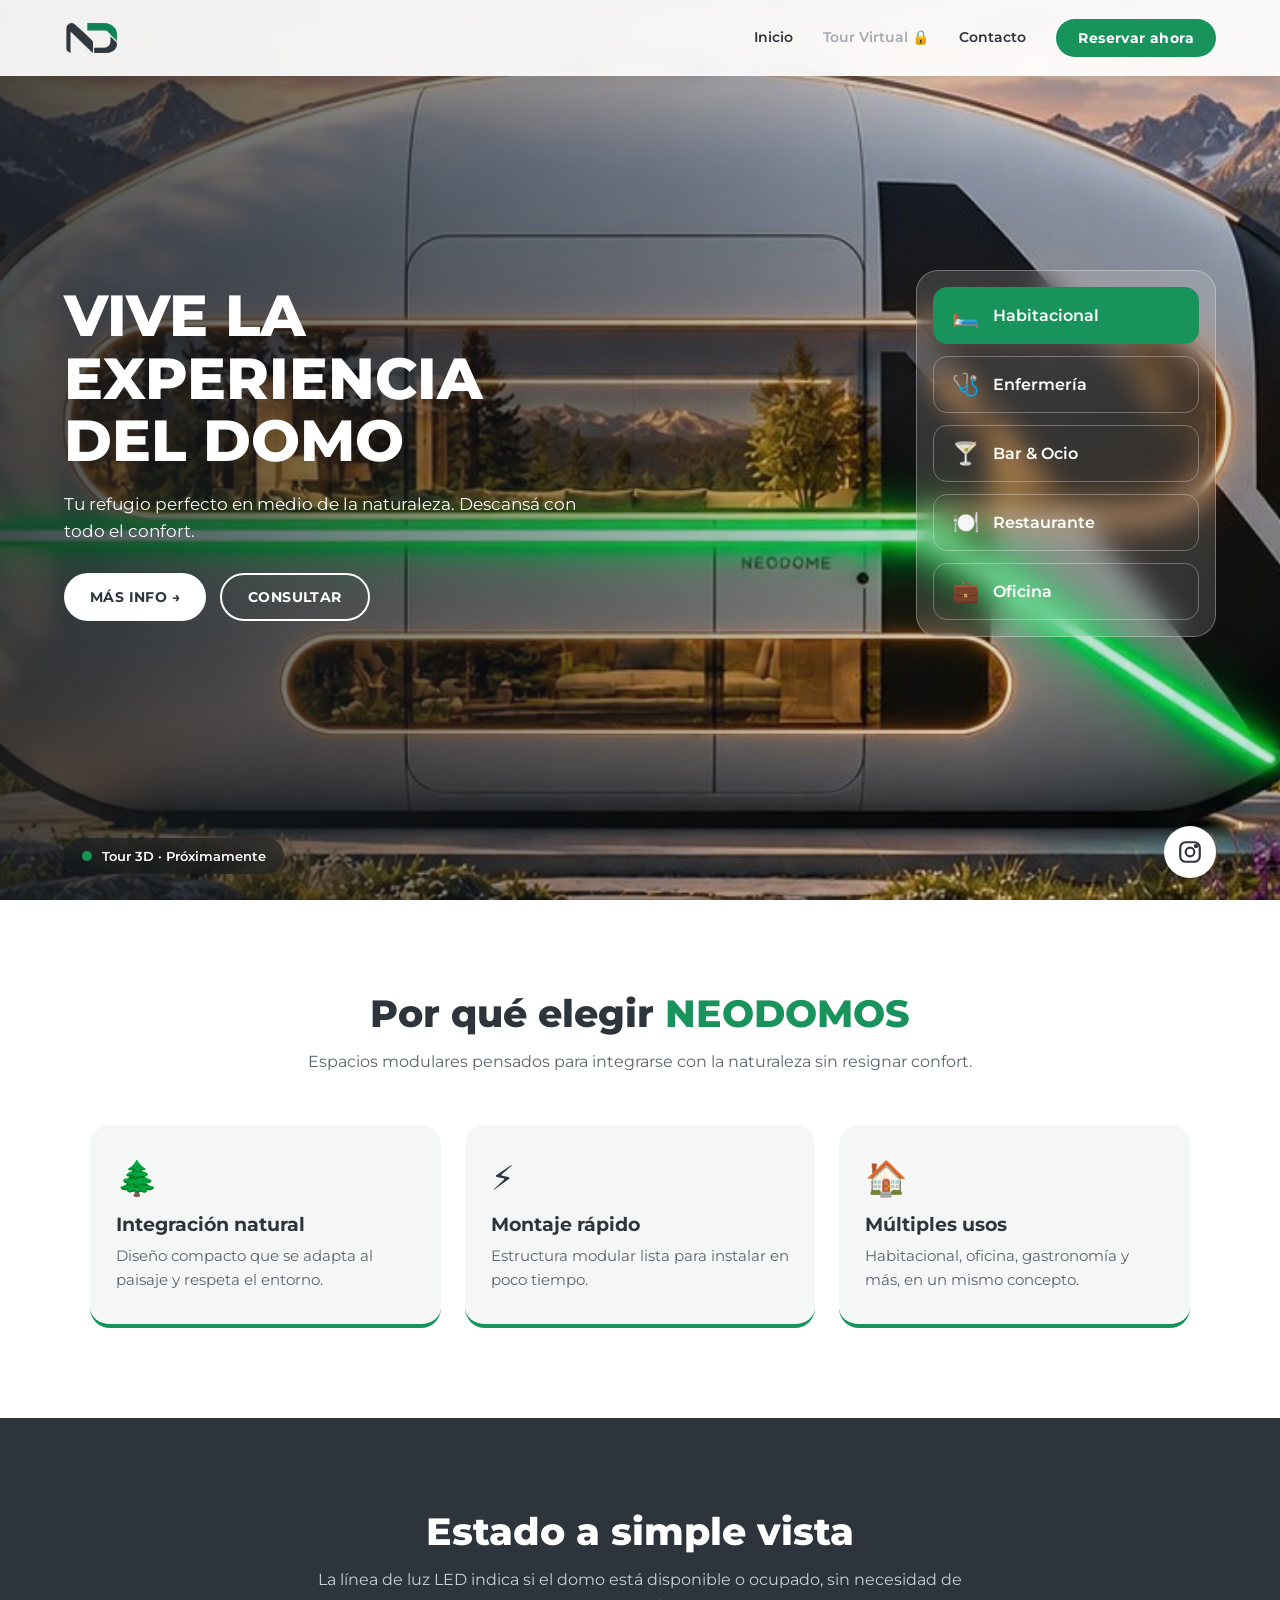
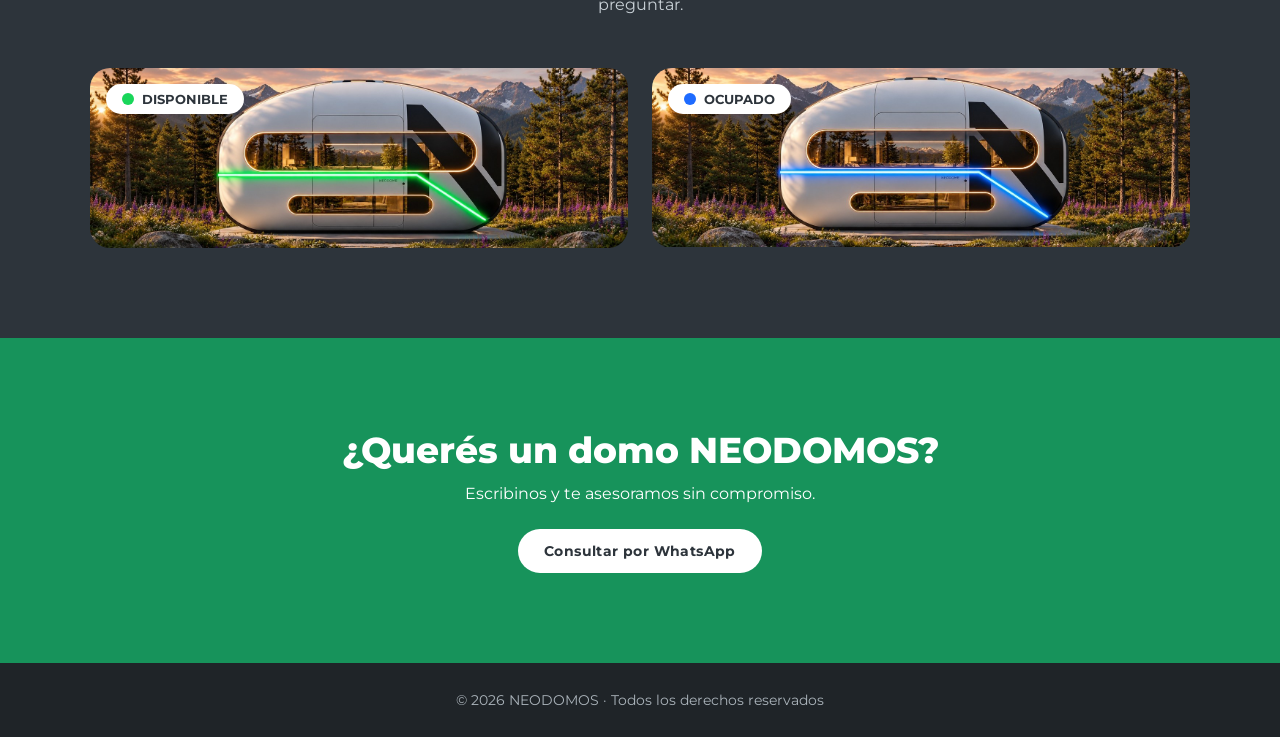
==== index.html @ 70d0b35b "Falta solo agregar la info verdadera" ====
<!DOCTYPE html>
<html lang="es">

<head>
    <meta charset="UTF-8">
    <meta name="viewport" content="width=device-width, initial-scale=1">

    <title>NEODOMOS | Domos modulares</title>

    <!-- Ícono de la pestaña del navegador -->
    <link rel="icon" href="img/logo-monograma.png">

    <!-- Tipografía -->
    <link
        href="https://fonts.googleapis.com/css2?family=Montserrat:wght@400;500;600;700;800&display=swap"
        rel="stylesheet"
    >

    <!-- Estilos CSS -->
    <link rel="stylesheet" href="index.css">
</head>

<body>

    <!-- ============ NAVBAR ============ -->
    <header>

        <!-- Logo -->
        <a class="logo" href="#/">
            <img
                src="img/logo-solo.webp"
                alt="NEODOMOS"
                onerror="this.outerHTML='<b>NEODOMOS</b>'"
            >
        </a>

        <!-- Botón del menú para celulares -->
        <button
            class="burger"
            onclick="document.querySelector('nav').classList.toggle('open')"
        >
            ☰
        </button>

        <!-- Navegación -->
        <nav>
            <a class="l" data-p="home" href="#/">Inicio</a>

            <a
                class="l lock"
                title="Próximamente"
                onclick="return false"
            >
                Tour Virtual 🔒
            </a>

            <a class="l" href="contacto.html">
                Contacto
            </a>

            <a
                class="btn btn-v"
                id="reservar"
                target="_blank"
            >
                Reservar ahora
            </a>
        </nav>

    </header>


    <!-- ============ PÁGINA: INICIO ============ -->
    <main class="page on" id="home">

        <!-- Portada principal -->
        <div class="hero">

            <!-- Fondos que se alternan al cambiar de domo -->
            <div class="bg" id="bg0"></div>
            <div class="bg" id="bg1"></div>

            <!-- Texto principal -->
            <div class="txt">

                <h1>
                    Vive la experiencia<br>
                    del domo
                </h1>

                <!-- Resumen dinámico del domo seleccionado -->
                <p id="resumen"></p>

                <!-- Botones de acción -->
                <div class="acts">
                    <a class="btn btn-b" id="mas">
                        MÁS INFO →
                    </a>

                    <a
                        class="btn btn-o"
                        id="consultar"
                        target="_blank"
                    >
                        CONSULTAR
                    </a>
                </div>

            </div>

            <!-- Menú de domos generado desde NODOS -->
            <div class="menu" id="menu"></div>

            <!-- Aviso del tour virtual -->
            <div class="soon">
                <i></i>
                Tour 3D · Próximamente
            </div>

            <!-- Acceso a Instagram -->
            <a
                class="insta"
                id="insta"
                target="_blank"
                title="Instagram"
            >
                <svg
                    viewBox="0 0 24 24"
                    width="26"
                    height="26"
                    fill="none"
                    stroke="currentColor"
                    stroke-width="2"
                >
                    <rect
                        x="3"
                        y="3"
                        width="18"
                        height="18"
                        rx="5"
                    />

                    <circle
                        cx="12"
                        cy="12"
                        r="4"
                    />

                    <circle
                        cx="17.5"
                        cy="6.5"
                        r="1"
                        fill="currentColor"
                    />
                </svg>
            </a>

        </div>


        <!-- ===== SECCIÓN: POR QUÉ ELEGIR NEODOMOS ===== -->
        <section>

            <div class="t">
                <h2>
                    Por qué elegir <em>NEODOMOS</em>
                </h2>

                <p>
                    Espacios modulares pensados para integrarse
                    con la naturaleza sin resignar confort.
                </p>
            </div>

            <div class="cards">

                <div class="card">
                    <i>🌲</i>
                    <h3>Integración natural</h3>
                    <p>
                        Diseño compacto que se adapta al paisaje
                        y respeta el entorno.
                    </p>
                </div>

                <div class="card">
                    <i>⚡</i>
                    <h3>Montaje rápido</h3>
                    <p>
                        Estructura modular lista para instalar
                        en poco tiempo.
                    </p>
                </div>

                <div class="card">
                    <i>🏠</i>
                    <h3>Múltiples usos</h3>
                    <p>
                        Habitacional, oficina, gastronomía y más,
                        en un mismo concepto.
                    </p>
                </div>

            </div>

        </section>


        <!-- ===== SECCIÓN: ESTADO DE LOS DOMOS ===== -->
        <section class="led">

            <div class="t">
                <h2>Estado a simple vista</h2>

                <p>
                    La línea de luz LED indica si el domo está
                    disponible o ocupado, sin necesidad de preguntar.
                </p>
            </div>

            <div class="led-g">

                <figure>
                    <img
                        src="img/domo-disponible.jpg"
                        alt="Domo disponible"
                    >

                    <figcaption>
                        <b style="background:#19d65a"></b>
                        DISPONIBLE
                    </figcaption>
                </figure>

                <figure>
                    <img
                        src="img/domo-ocupado.jpg"
                        alt="Domo ocupado"
                    >

                    <figcaption>
                        <b style="background:#1e6bff"></b>
                        OCUPADO
                    </figcaption>
                </figure>

            </div>

        </section>


        <!-- ===== SECCIÓN: CONTACTO RÁPIDO ===== -->
        <section class="cta">

            <h2>¿Querés un domo NEODOMOS?</h2>

            <p>
                Escribinos y te asesoramos sin compromiso.
            </p>

            <a
                class="btn btn-b"
                id="cta-wa"
                target="_blank"
            >
                Consultar por WhatsApp
            </a>

        </section>

    </main>


    <!-- ============ FOOTER ============ -->
    <footer>
        © <span id="year"></span>
        NEODOMOS · Todos los derechos reservados
    </footer>


    <!-- ============ JAVASCRIPT ============ -->
    <script>

        /* ==========================================
           1. CONFIGURACIÓN GENERAL
           Cambiar los datos de contacto del sitio.
           ========================================== */

        const CONFIG = {

            // WhatsApp: código de país + número completo.
            // Ejemplo Córdoba: 5493510000000
            whatsapp: "5493510000000",

            // Instagram de la empresa
            instagram: "https://www.instagram.com/neodomos",

            // Mensajes predeterminados
            mensajeReserva: "Hola! Quiero reservar un domo NEODOMOS.",

            mensajeGeneral: "Hola! Quiero más información sobre los domos NEODOMOS."

        };


        // Genera un enlace de WhatsApp con el mensaje indicado.
        const wa = m =>
            `https://wa.me/${CONFIG.whatsapp}?text=${encodeURIComponent(m)}`;


        /* ==========================================
           3. NODOS
           Configuración de cada tipo de domo.

           Para agregar otro:
           - Copiar un objeto.
           - Pegar al final, separado por una coma.
           - Modificar sus datos e imágenes.

           El menú y las páginas se generan solos.
           ========================================== */

        const NODOS = [

            {
                id: "habitacional",
                nombre: "Habitacional",
                icono: "🛏️",

                fondo: "img/domo-disponible.jpg",

                resumen: "Tu refugio perfecto en medio de la naturaleza. Descansá con todo el confort.",

                titulo: "Domo Habitacional",

                descripcion: "Un espacio pensado para descansar: ambiente integrado, ventanales panorámicos y toda la comodidad en un diseño compacto.",

                specs: [
                    ["Superficie", "18 m²"],
                    ["Capacidad", "2 personas"],
                    ["Montaje", "A confirmar"],
                    ["Energía", "A confirmar"]
                ],

                incluye: [
                    "Ventanales panorámicos",
                    "Aislación térmica",
                    "Luz LED de estado",
                    "Baño y kitchenette"
                ],

                galeria: [
                    "img/domo-blanco.jpg",
                    "img/domo-disponible.jpg",
                    "img/domo-ocupado.jpg"
                ]
            },

            {
                id: "enfermeria",
                nombre: "Enfermería",
                icono: "🩺",

                fondo: "img/domo-blanco.jpg",

                resumen: "Espacios de salud modulares, higiénicos y listos para instalar donde se necesiten.",

                titulo: "Domo Enfermería",

                descripcion: "Consultorio o puesto sanitario modular, de rápida instalación y fácil mantenimiento.",

                specs: [
                    ["Superficie", "A confirmar"],
                    ["Capacidad", "A confirmar"],
                    ["Montaje", "A confirmar"],
                    ["Energía", "A confirmar"]
                ],

                incluye: [
                    "Superficies lavables",
                    "Climatización",
                    "Iluminación LED"
                ],

                galeria: [
                    "img/domo-blanco.jpg"
                ]
            },

            {
                id: "bar",
                nombre: "Bar & Ocio",
                icono: "🍸",

                fondo: "img/domo-ocupado.jpg",

                resumen: "Un punto de encuentro diferente para eventos, copas y momentos al aire libre.",

                titulo: "Domo Bar & Ocio",

                descripcion: "Ideal para barras, lounges y espacios de entretenimiento con una estética moderna.",

                specs: [
                    ["Superficie", "A confirmar"],
                    ["Capacidad", "A confirmar"],
                    ["Montaje", "A confirmar"],
                    ["Energía", "A confirmar"]
                ],

                incluye: [
                    "Barra integrada",
                    "Iluminación ambiental",
                    "Ventanales"
                ],

                galeria: [
                    "img/domo-ocupado.jpg",
                    "img/domo-blanco.jpg"
                ]
            },

            {
                id: "restaurante",
                nombre: "Restaurante",
                icono: "🍽️",

                fondo: "img/domo-blanco.jpg",

                resumen: "Gastronomía con vista: un salón compacto y diferente para sorprender a tus clientes.",

                titulo: "Domo Restaurante",

                descripcion: "Salón gastronómico modular para propuestas boutique en entornos naturales.",

                specs: [
                    ["Superficie", "A confirmar"],
                    ["Capacidad", "A confirmar"],
                    ["Montaje", "A confirmar"],
                    ["Energía", "A confirmar"]
                ],

                incluye: [
                    "Salón con vista",
                    "Cocina equipada",
                    "Climatización"
                ],

                galeria: [
                    "img/domo-blanco.jpg"
                ]
            },

            {
                id: "oficina",
                nombre: "Oficina",
                icono: "💼",

                fondo: "img/domo-disponible.jpg",

                resumen: "Trabajá rodeado de naturaleza con un espacio cómodo, silencioso y funcional.",

                titulo: "Domo Oficina",

                descripcion: "Oficina modular para equipos pequeños, coworking o espacios de reunión.",

                specs: [
                    ["Superficie", "A confirmar"],
                    ["Capacidad", "A confirmar"],
                    ["Montaje", "A confirmar"],
                    ["Energía", "A confirmar"]
                ],

                incluye: [
                    "Escritorios",
                    "Internet-ready",
                    "Climatización"
                ],

                galeria: [
                    "img/domo-disponible.jpg",
                    "img/domo-blanco.jpg"
                ]
            }

        ];


        /* ==========================================
           4. LÓGICA DEL SITIO
           No hace falta modificar esta sección
           para cambiar los datos de los domos.
           ========================================== */

        // Atajo para seleccionar elementos HTML.
        const $ = s => document.querySelector(s);


        // Capas de imágenes del fondo principal.
        const bgs = [
            $("#bg0"),
            $("#bg1")
        ];

        let capa = 0;


        // Precarga las imágenes para que el cambio de fondo sea fluido.
        NODOS.forEach(n => {
            (new Image()).src = n.fondo;
        });


        // Configura los enlaces fijos.
        $("#reservar").href = wa(CONFIG.mensajeReserva);

        $("#insta").href = CONFIG.instagram;

        $("#cta-wa").href = wa(CONFIG.mensajeGeneral);

        $("#year").textContent = new Date().getFullYear();


        /* ==========================================
           MENÚ DE DOMOS
           Se genera automáticamente desde NODOS.
           ========================================== */

        $("#menu").innerHTML = `
            <button class="sel" id="sel"></button>

            <div class="opts">
                ${NODOS.map(n => `
                    <button data-id="${n.id}">
                        <span>${n.icono}</span>
                        ${n.nombre}
                    </button>
                `).join("")}
            </div>
        `;


        // Controla la selección de un domo y el menú desplegable.
        $("#menu").addEventListener("click", e => {

            const b = e.target.closest("button");

            if (!b) {
                return;
            }

            if (b.id === "sel") {
                return $("#menu").classList.toggle("open");
            }

            seleccionar(
                NODOS.find(n => n.id === b.dataset.id)
            );

        });


        // Cierra el menú al hacer clic fuera de él.
        document.addEventListener("click", e => {

            if (!e.target.closest("#menu")) {
                $("#menu").classList.remove("open");
            }

        });


        /* ==========================================
           SELECCIONAR DOMO
           Cambia fondo, texto y enlaces.
           ========================================== */

        function seleccionar(n) {

            // Alterna entre las dos capas de fondo.
            capa ^= 1;

            bgs[capa].style.backgroundImage =
                `url('${n.fondo}')`;

            bgs[capa].classList.add("on");

            bgs[capa ^ 1].classList.remove("on");


            // Actualiza el texto principal.
            $("#resumen").textContent = n.resumen;


            // Configura los botones.
            $("#mas").href = "info.html?id=" + encodeURIComponent(n.id);

            $("#consultar").href = wa(
                `Hola! Quiero consultar por el ${n.titulo}.`
            );


            // Actualiza el selector del celular.
            $("#sel").innerHTML = `
                <span>${n.icono}</span>
                ${n.nombre}
                <em>▾</em>
            `;


            // Cierra el menú después de seleccionar.
            $("#menu").classList.remove("open");


            // Marca el domo seleccionado.
            document.querySelectorAll("#menu .opts button")
                .forEach(b => {
                    b.classList.toggle(
                        "on",
                        b.dataset.id === n.id
                    );
                });

        }

        // Cierra el menú móvil al elegir un enlace.
        document.querySelectorAll("nav a").forEach(a => {
            a.addEventListener("click", () => {
                $("nav").classList.remove("open");
            });
        });


        /* ==========================================
           INICIALIZACIÓN
           Ejecuta estas funciones al cargar el sitio.
           ========================================== */

        seleccionar(NODOS[0]);


    </script>

</body>
</html>
---- index.css ----
/* ============ COLORES ============ */
:root {
    --gris: #2d343b;
    --gris2: #5b646d;
    --verde: #17935b;
    --verde2: #0f6f43;
    --claro: #f4f7f5;
    --lock: #a3abb2;
    --nav: 76px;
}

/* ============ RESET GENERAL ============ */
* {
    margin: 0;
    padding: 0;
    box-sizing: border-box;
}

html {
    scroll-behavior: smooth;
}

body {
    font-family: Montserrat, system-ui, sans-serif;
    color: var(--gris);
    background: #fff;
}

a {
    color: inherit;
    text-decoration: none;
}

button {
    font: inherit;
    cursor: pointer;
    border: 0;
    background: none;
}

/* ============ BOTONES ============ */
.btn {
    display: inline-flex;
    align-items: center;
    gap: 8px;
    padding: 13px 26px;
    border-radius: 50px;
    font-weight: 700;
    font-size: 14px;
    letter-spacing: 0.4px;
    transition: 0.2s;
}

.btn-v {
    background: var(--verde);
    color: #fff;
}

.btn-v:hover {
    background: var(--verde2);
}

.btn-b {
    background: #fff;
    color: var(--gris);
}

.btn-b:hover {
    background: #e6eee9;
}

.btn-o {
    border: 2px solid #fff;
    color: #fff;
}

.btn-o:hover {
    background: #fff;
    color: var(--gris);
}

.btn-g {
    border: 2px solid var(--gris);
    color: var(--gris);
}

.btn-g:hover {
    background: var(--gris);
    color: #fff;
}

/* ============ NAVBAR ============ */
header {
    position: fixed;
    top: 0;
    left: 0;
    right: 0;
    height: var(--nav);
    z-index: 50;
    background: rgba(255, 255, 255, 0.93);
    backdrop-filter: blur(10px);
    display: flex;
    align-items: center;
    justify-content: space-between;
    padding: 0 5%;
    box-shadow: 0 2px 14px rgba(0, 0, 0, 0.08);
}

.logo img {
    height: 34px;
    display: block;
}

nav {
    display: flex;
    align-items: center;
    gap: 30px;
    font-weight: 600;
    font-size: 14px;
}

nav .l {
    padding: 6px 0;
    border-bottom: 2px solid transparent;
    transition: 0.2s;
}

nav .l:hover,
nav .l.act {
    color: var(--verde);
    border-color: var(--verde);
}

nav .l.lock {
    color: var(--lock);
    cursor: not-allowed;
}

nav .l.lock:hover {
    color: var(--lock);
    border-color: transparent;
}

nav .btn {
    padding: 10px 22px;
}

.burger {
    display: none;
    font-size: 28px;
    color: var(--gris);
}

/* ============ INICIO / HERO ============ */
.page {
    display: none;
}

.page.on {
    display: block;
}

.hero {
    position: relative;
    isolation: isolate;
    min-height: 100vh;
    display: flex;
    align-items: center;
    justify-content: space-between;
    gap: 40px;
    padding: calc(var(--nav) + 30px) 5% 100px;
    color: #fff;
    overflow: hidden;
}

.bg {
    position: absolute;
    inset: 0;
    background-size: cover;
    background-position: center;
    opacity: 0;
    transition: opacity 0.9s;
    z-index: -2;
}

.bg.on {
    opacity: 1;
}

.hero::before {
    content: "";
    position: absolute;
    inset: 0;
    background: linear-gradient(
        90deg,
        rgba(20, 26, 31, 0.78),
        rgba(20, 26, 31, 0.12) 75%
    );
    z-index: -1;
}

.txt {
    max-width: 540px;
}

.txt h1 {
    font-size: clamp(34px, 5vw, 58px);
    line-height: 1.08;
    font-weight: 800;
    text-transform: uppercase;
    margin-bottom: 18px;
}

.txt p {
    font-size: 17px;
    line-height: 1.6;
    margin-bottom: 28px;
}

.acts {
    display: flex;
    gap: 14px;
    flex-wrap: wrap;
}

.menu {
    width: 300px;
    display: flex;
    flex-direction: column;
    gap: 12px;
    padding: 16px;
    border-radius: 22px;
    background: rgba(255, 255, 255, 0.14);
    backdrop-filter: blur(14px);
    border: 1px solid rgba(255, 255, 255, 0.3);
}

.opts button {
    display: flex;
    align-items: center;
    gap: 14px;
    padding: 14px 18px;
    border-radius: 14px;
    border: 1px solid rgba(255, 255, 255, 0.3);
    color: #fff;
    font-weight: 600;
    font-size: 16px;
    text-align: left;
    transition: 0.25s;
}

.opts button:hover {
    background: rgba(255, 255, 255, 0.2);
}

.opts button.on {
    background: var(--verde);
    border-color: var(--verde);
}

.menu span {
    font-size: 22px;
}

/* Selector: solo se ve en celular */
.sel {
    display: none;
}

.opts {
    display: flex;
    flex-direction: column;
    gap: 12px;
}

.soon {
    position: absolute;
    left: 5%;
    bottom: 26px;
    display: flex;
    align-items: center;
    gap: 10px;
    padding: 10px 18px;
    border-radius: 50px;
    background: rgba(20, 26, 31, 0.6);
    backdrop-filter: blur(8px);
    font-size: 13px;
    font-weight: 600;
}

.soon i {
    width: 10px;
    height: 10px;
    border-radius: 50%;
    background: var(--verde);
    animation: p 1.6s infinite;
}

@keyframes p {
    50% {
        opacity: 0.25;
    }
}

.insta {
    position: absolute;
    right: 5%;
    bottom: 22px;
    width: 52px;
    height: 52px;
    border-radius: 50%;
    background: #fff;
    color: var(--gris);
    display: grid;
    place-items: center;
    transition: 0.2s;
}

.insta:hover {
    background: var(--verde);
    color: #fff;
    transform: scale(1.08);
}

/* ============ SECCIONES ============ */
section {
    padding: 90px 5%;
}

.t {
    text-align: center;
    max-width: 680px;
    margin: 0 auto 50px;
}

.t h2 {
    font-size: clamp(26px, 3.5vw, 38px);
    font-weight: 800;
    margin-bottom: 12px;
}

.t h2 em {
    font-style: normal;
    color: var(--verde);
}

.t p {
    color: var(--gris2);
    line-height: 1.6;
}

.cards {
    display: grid;
    grid-template-columns: repeat(auto-fit, minmax(240px, 1fr));
    gap: 24px;
    max-width: 1100px;
    margin: auto;
}

.card {
    background: var(--claro);
    padding: 32px 26px;
    border-radius: 20px;
    border-bottom: 4px solid var(--verde);
}

.card i {
    font-style: normal;
    font-size: 34px;
    display: block;
    margin-bottom: 14px;
}

.card h3 {
    margin-bottom: 8px;
}

.card p {
    color: var(--gris2);
    font-size: 15px;
    line-height: 1.6;
}

/* ============ LED ============ */
.led {
    background: var(--gris);
    color: #fff;
}

.led .t p {
    color: #c8d0d6;
}

.led-g {
    display: grid;
    grid-template-columns: repeat(auto-fit, minmax(300px, 1fr));
    gap: 24px;
    max-width: 1100px;
    margin: auto;
}

.led figure {
    position: relative;
    border-radius: 20px;
    overflow: hidden;
}

.led img {
    width: 100%;
    display: block;
}

.led figcaption {
    position: absolute;
    left: 16px;
    top: 16px;
    background: #fff;
    color: var(--gris);
    padding: 7px 16px;
    border-radius: 30px;
    font-weight: 700;
    font-size: 13px;
    display: flex;
    align-items: center;
    gap: 8px;
}

.led figcaption b {
    width: 12px;
    height: 12px;
    border-radius: 50%;
}

/* ============ LLAMADO A LA ACCIÓN ============ */
.cta {
    text-align: center;
    background: var(--verde);
    color: #fff;
}

.cta h2 {
    font-size: clamp(26px, 3.5vw, 36px);
    font-weight: 800;
    margin-bottom: 12px;
}

.cta p {
    margin-bottom: 26px;
}

/* ============ FOOTER ============ */
footer {
    background: #1f2428;
    color: #aab3ba;
    text-align: center;
    padding: 28px 5%;
    font-size: 14px;
}

/* ============ MÁS INFO ============ */
.ib {
    min-height: 55vh;
    background-size: cover;
    background-position: center;
    display: flex;
    align-items: flex-end;
    padding: 0 5% 40px;
    color: #fff;
    padding-top: var(--nav);
}

.ib small {
    font-weight: 700;
    letter-spacing: 2px;
    text-transform: uppercase;
    color: #7fe0b0;
}

.ib h1 {
    font-size: clamp(32px, 5vw, 54px);
    font-weight: 800;
}

.wrap {
    max-width: 1000px;
    margin: auto;
    padding: 50px 5% 80px;
}

.wrap h3 {
    margin: 40px 0 16px;
    font-size: 22px;
}

.chips {
    display: flex;
    gap: 10px;
    flex-wrap: wrap;
    margin-bottom: 28px;
}

.chips a {
    padding: 8px 18px;
    border-radius: 30px;
    border: 2px solid var(--claro);
    background: var(--claro);
    font-weight: 600;
    font-size: 14px;
}

.chips a.on,
.chips a:hover {
    background: var(--verde);
    border-color: var(--verde);
    color: #fff;
}

.lead {
    font-size: 18px;
    line-height: 1.7;
    color: var(--gris2);
}

.specs {
    display: grid;
    grid-template-columns: repeat(auto-fit, minmax(200px, 1fr));
    gap: 16px;
    margin-top: 30px;
}

.specs div {
    background: var(--claro);
    padding: 20px;
    border-radius: 16px;
    border-left: 4px solid var(--verde);
}

.specs small {
    display: block;
    color: var(--gris2);
    font-weight: 600;
    margin-bottom: 4px;
}

.specs b {
    font-size: 20px;
}

.inc {
    list-style: none;
    display: grid;
    grid-template-columns: repeat(auto-fit, minmax(260px, 1fr));
    gap: 10px;
}

.inc li::before {
    content: "✓ ";
    color: var(--verde);
    font-weight: 800;
}

.gal {
    display: grid;
    grid-template-columns: repeat(auto-fit, minmax(280px, 1fr));
    gap: 16px;
}

.gal img {
    width: 100%;
    border-radius: 16px;
    display: block;
}

.wrap .acts {
    margin-top: 44px;
}

/* ============ CONTACTO ============ */
.cont {
    padding-top: calc(var(--nav) + 70px);
    min-height: 80vh;
}

.ccards {
    display: grid;
    grid-template-columns: repeat(auto-fit, minmax(260px, 1fr));
    gap: 20px;
    max-width: 1000px;
    margin: auto;
}

.cc {
    background: var(--claro);
    padding: 30px;
    border-radius: 20px;
    border-bottom: 4px solid var(--verde);
    transition: 0.2s;
}

.cc:hover {
    transform: translateY(-4px);
}

.cc i {
    font-style: normal;
    font-size: 32px;
    display: block;
    margin-bottom: 10px;
}

.cc small {
    color: var(--gris2);
    font-weight: 600;
}

.cc b {
    display: block;
    margin-top: 4px;
    font-size: 18px;
}

/* ============ CELULAR / TABLET CHICA ============ */
@media (max-width: 900px) {
    :root {
        --foto: min(72vw, 420px);
    }

    .burger {
        display: block;
    }

    nav {
        position: absolute;
        top: var(--nav);
        left: 0;
        right: 0;
        background: #fff;
        flex-direction: column;
        align-items: flex-start;
        padding: 20px 5%;
        gap: 18px;
        display: none;
        box-shadow: 0 10px 20px rgba(0, 0, 0, 0.08);
    }

    nav.open {
        display: flex;
    }

    /* Foto arriba y contenido abajo */
    .hero {
        flex-direction: column;
        align-items: stretch;
        justify-content: flex-start;
        gap: 18px;
        min-height: auto;
        background: var(--gris);
        padding: calc(var(--nav) + var(--foto) - 34px) 5% 90px;
    }

    .bg {
        inset: var(--nav) 0 auto 0;
        height: var(--foto);
    }

    .hero::before {
        inset: var(--nav) 0 auto 0;
        height: var(--foto);
        background: linear-gradient(
            rgba(20, 26, 31, 0) 50%,
            var(--gris)
        );
    }

    .txt h1 {
        font-size: 28px;
        margin-bottom: 10px;
    }

    .txt p {
        font-size: 15px;
        margin-bottom: 20px;
    }

    .btn {
        padding: 11px 20px;
        font-size: 13px;
    }

    /* Selector desplegable de nodos */
    .menu {
        order: -1;
        position: relative;
        width: 100%;
        padding: 0;
        background: none;
        border: 0;
        backdrop-filter: none;
        gap: 0;
    }

    .sel {
        display: flex;
        align-items: center;
        gap: 10px;
        width: 100%;
        padding: 13px 18px;
        border-radius: 14px;
        background: var(--verde);
        color: #fff;
        font-weight: 700;
        font-size: 15px;
        text-align: left;
    }

    .sel em {
        margin-left: auto;
        font-style: normal;
    }

    
    .opts {
        display: none;
        position: absolute;
        left: 0;
        right: 0;
        top: calc(100% + 8px);
        z-index: 5;

        /* Tamaño y desplazamiento */
        max-height: 220px;
        overflow-y: auto;
        overscroll-behavior: contain;

        /* Apariencia */
        padding: 10px;
        gap: 8px;
        border-radius: 16px;
        background: var(--gris);
        border: 1px solid rgba(255, 255, 255, 0.2);
        box-shadow: 0 14px 30px rgba(0, 0, 0, 0.4);
    }


    .menu.open .opts {
        display: flex;
    }

    .opts button {
        padding: 11px 14px;
        font-size: 15px;
    }

    .soon {
        font-size: 12px;
        padding: 8px 14px;
        bottom: 22px;
    }

    .insta {
        width: 44px;
        height: 44px;
        bottom: 18px;
    }

    .wrap {
        padding: 36px 5% 60px;
    }

    #info {
    position: relative;
    }

    #info img {
        display: block;
        width: 100%;
        max-height: 220px;
        object-fit: cover;
    }

    #info::after {
        content: "";
        position: absolute;
        top: 0;
        left: 0;
        width: 100%;
        height: 280px;
        pointer-events: none;
        background: linear-gradient(
            to bottom,
            transparent 45%,
            var(--gris) 100%
        );
    }
}
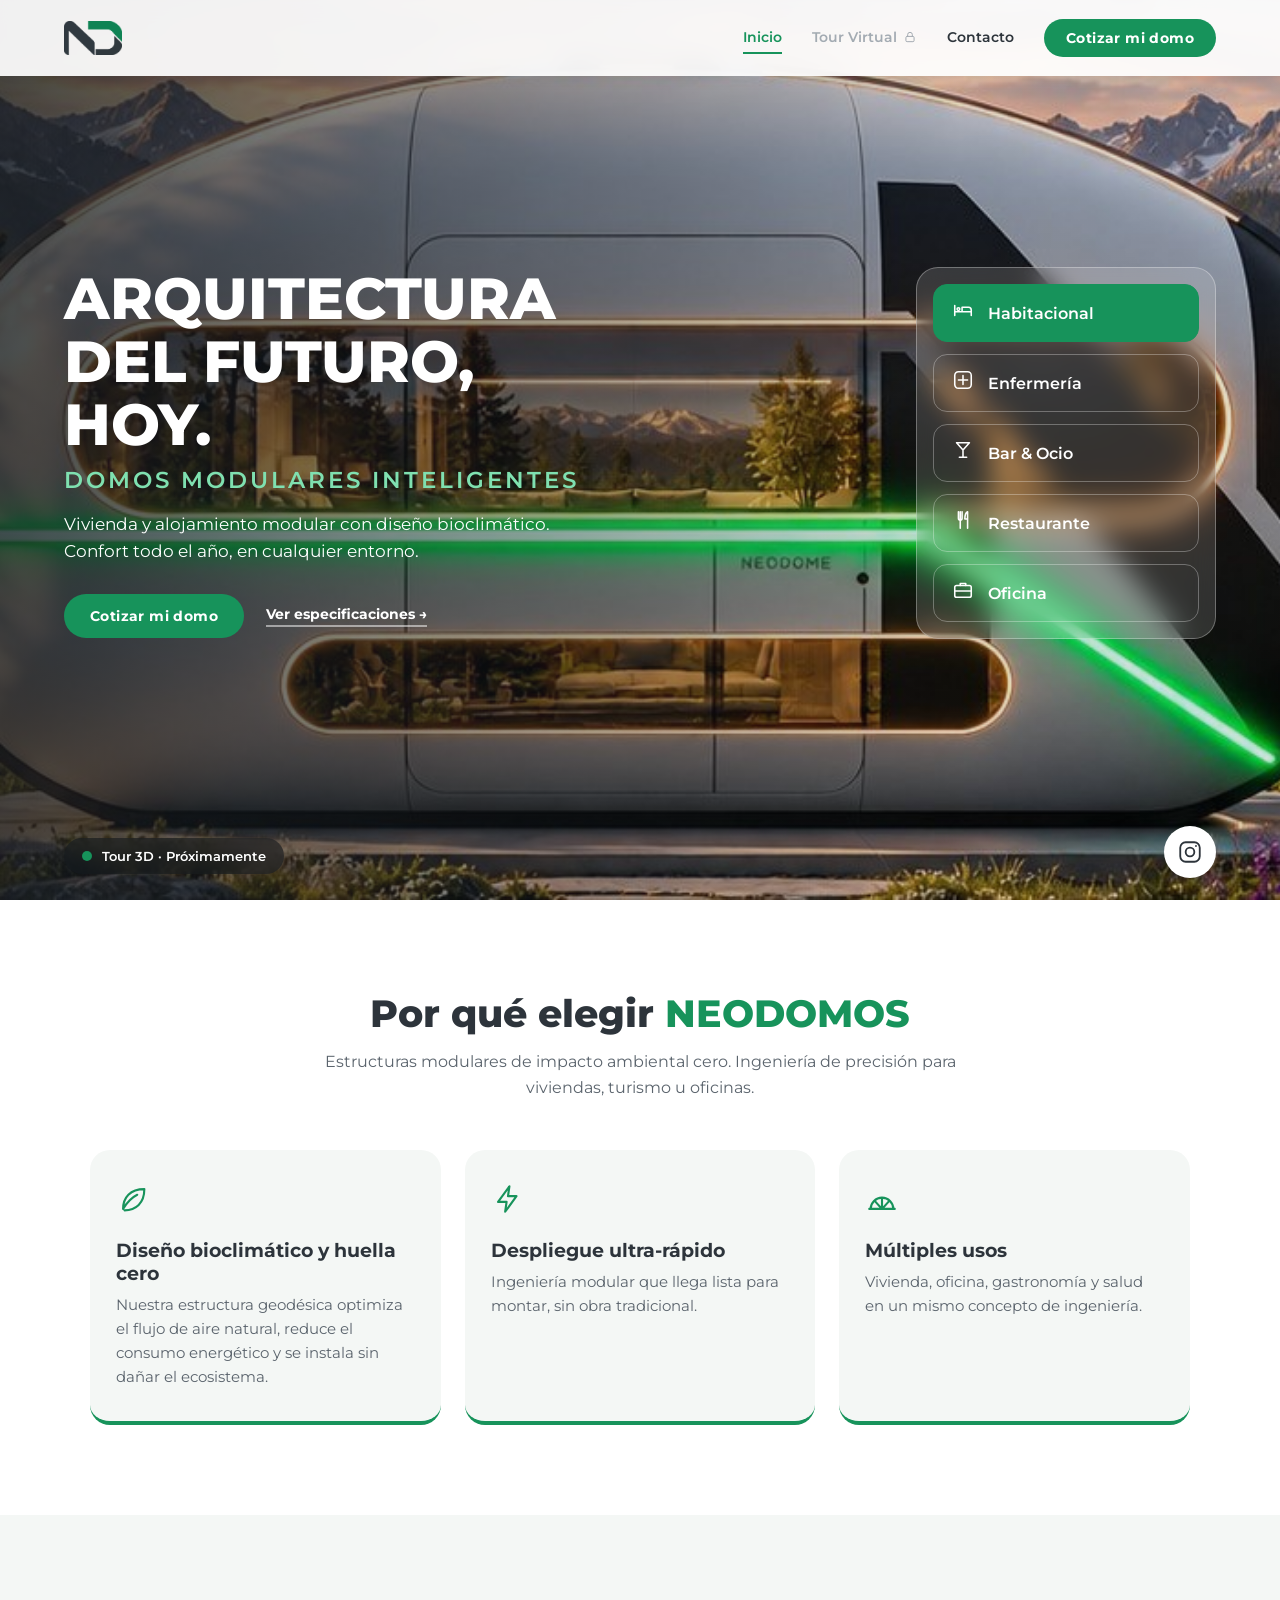
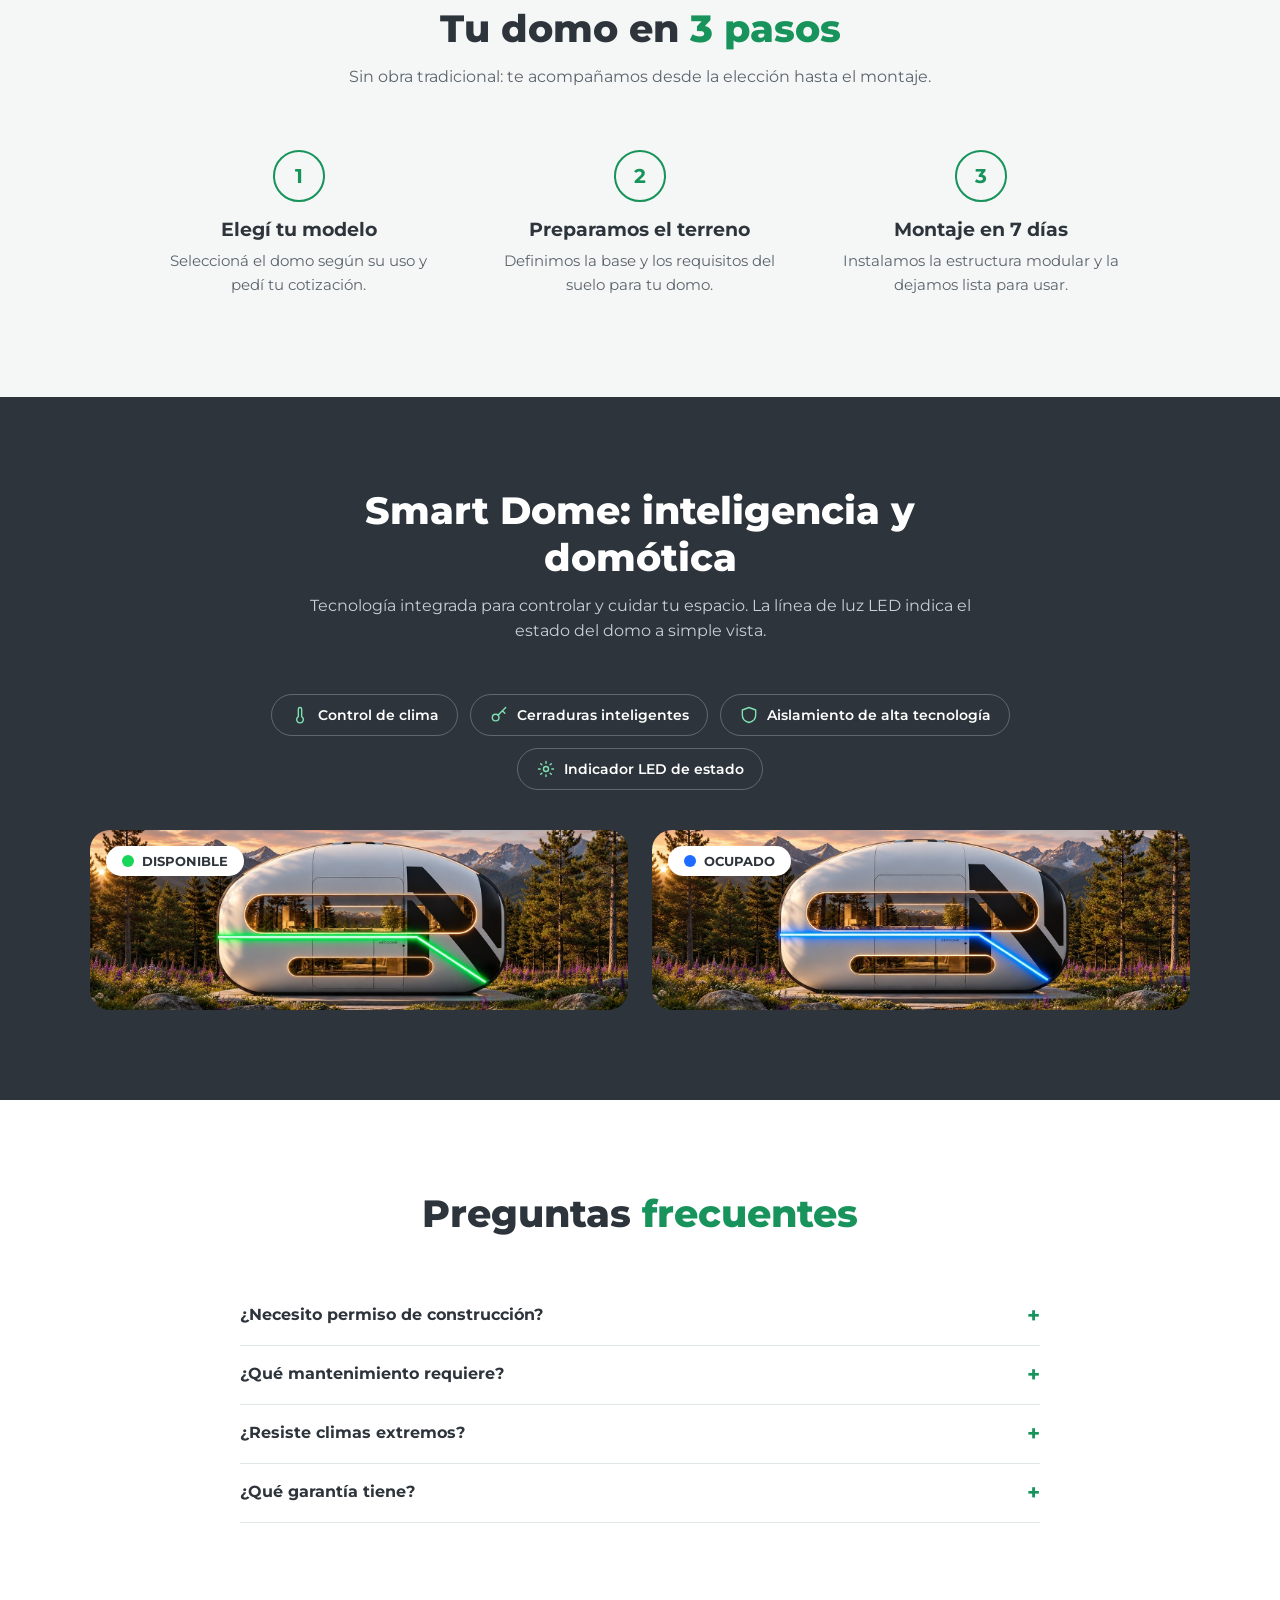
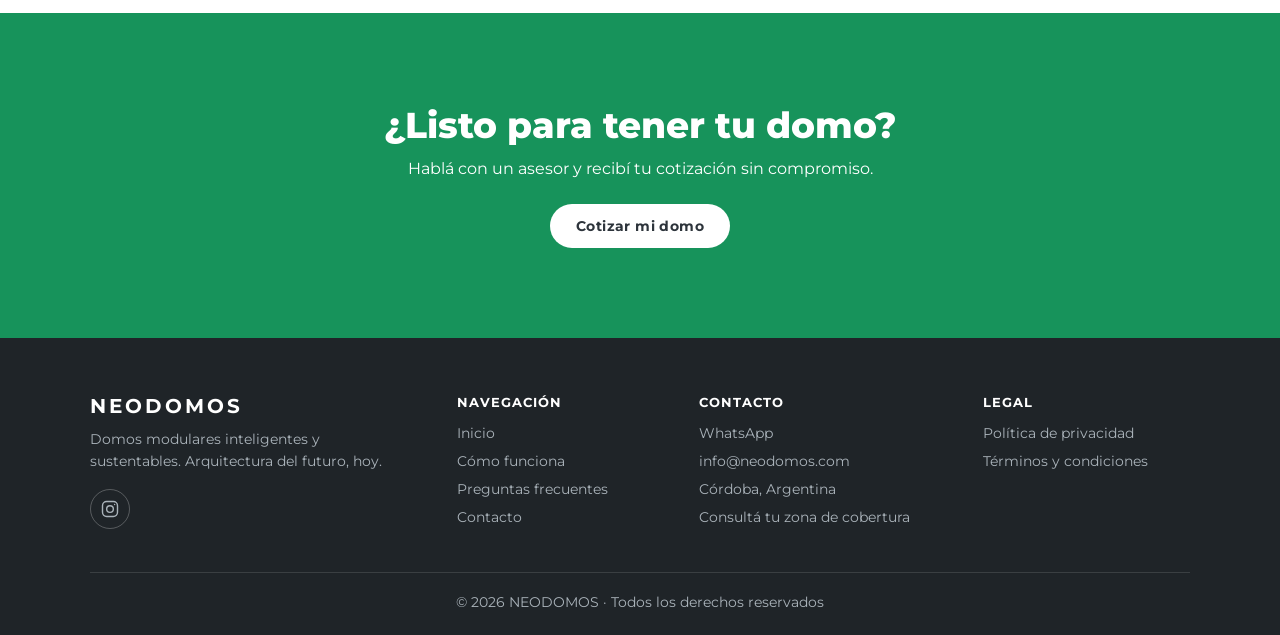
==== commit 7b734eb7: "Correcciones en la pagina, faltan datos reales" ====
--- a/index.html
+++ b/index.html
@@ -1,645 +1,151 @@
-
 <!DOCTYPE html>
 <html lang="es">
-
 <head>
     <meta charset="UTF-8">
     <meta name="viewport" content="width=device-width, initial-scale=1">
-
-    <title>NEODOMOS | Domos modulares</title>
-
-    <!-- Ícono de la pestaña del navegador -->
-    <link rel="icon" href="img/logo-monograma.png">
-
-    <!-- Tipografía -->
-    <link
-        href="https://fonts.googleapis.com/css2?family=Montserrat:wght@400;500;600;700;800&display=swap"
-        rel="stylesheet"
-    >
-
-    <!-- Estilos CSS -->
+    <title>NEODOMOS | Domos modulares inteligentes y sustentables</title>
+    <meta name="description" content="Estructuras modulares de impacto ambiental cero. Ingeniería de precisión para viviendas, turismo u oficinas de despliegue ultra-rápido.">
+    <link rel="icon" href="img/logo-blanco.png">
+    <link href="https://fonts.googleapis.com/css2?family=Montserrat:wght@400;500;600;700;800&display=swap" rel="stylesheet">
     <link rel="stylesheet" href="index.css">
 </head>
-
 <body>
 
-    <!-- ============ NAVBAR ============ -->
-    <header>
+    <!-- Navbar y footer se generan desde domos.js -->
+    <header id="site-header"></header>
 
-        <!-- Logo -->
-        <a class="logo" href="#/">
-            <img
-                src="img/logo-solo.webp"
-                alt="NEODOMOS"
-                onerror="this.outerHTML='<b>NEODOMOS</b>'"
-            >
-        </a>
-
-        <!-- Botón del menú para celulares -->
-        <button
-            class="burger"
-            onclick="document.querySelector('nav').classList.toggle('open')"
-        >
-            ☰
-        </button>
-
-        <!-- Navegación -->
-        <nav>
-            <a class="l" data-p="home" href="#/">Inicio</a>
-
-            <a
-                class="l lock"
-                title="Próximamente"
-                onclick="return false"
-            >
-                Tour Virtual 🔒
-            </a>
-
-            <a class="l" href="contacto.html">
-                Contacto
-            </a>
-
-            <a
-                class="btn btn-v"
-                id="reservar"
-                target="_blank"
-            >
-                Reservar ahora
-            </a>
-        </nav>
-
-    </header>
-
-
-    <!-- ============ PÁGINA: INICIO ============ -->
     <main class="page on" id="home">
 
-        <!-- Portada principal -->
+        <!-- ============ PORTADA ============ -->
         <div class="hero">
-
-            <!-- Fondos que se alternan al cambiar de domo -->
             <div class="bg" id="bg0"></div>
             <div class="bg" id="bg1"></div>
 
-            <!-- Texto principal -->
             <div class="txt">
-
-                <h1>
-                    Vive la experiencia<br>
-                    del domo
-                </h1>
-
-                <!-- Resumen dinámico del domo seleccionado -->
+                <!-- CAMBIAR: titular principal -->
+                <h1>Arquitectura del futuro, hoy.<span>Domos modulares inteligentes</span></h1>
                 <p id="resumen"></p>
-
-                <!-- Botones de acción -->
                 <div class="acts">
-                    <a class="btn btn-b" id="mas">
-                        MÁS INFO →
-                    </a>
-
-                    <a
-                        class="btn btn-o"
-                        id="consultar"
-                        target="_blank"
-                    >
-                        CONSULTAR
-                    </a>
+                    <!-- Un solo botón principal + un link secundario -->
+                    <a class="btn btn-v" id="consultar" target="_blank" rel="noopener">Cotizar mi domo</a>
+                    <a class="link-sec" id="mas">Ver especificaciones →</a>
                 </div>
-
             </div>
 
-            <!-- Menú de domos generado desde NODOS -->
             <div class="menu" id="menu"></div>
 
-            <!-- Aviso del tour virtual -->
-            <div class="soon">
-                <i></i>
-                Tour 3D · Próximamente
-            </div>
-
-            <!-- Acceso a Instagram -->
-            <a
-                class="insta"
-                id="insta"
-                target="_blank"
-                title="Instagram"
-            >
-                <svg
-                    viewBox="0 0 24 24"
-                    width="26"
-                    height="26"
-                    fill="none"
-                    stroke="currentColor"
-                    stroke-width="2"
-                >
-                    <rect
-                        x="3"
-                        y="3"
-                        width="18"
-                        height="18"
-                        rx="5"
-                    />
-
-                    <circle
-                        cx="12"
-                        cy="12"
-                        r="4"
-                    />
-
-                    <circle
-                        cx="17.5"
-                        cy="6.5"
-                        r="1"
-                        fill="currentColor"
-                    />
-                </svg>
-            </a>
-
+            <div class="soon"><i></i> Tour 3D · Próximamente</div>
+            <a class="insta" id="insta" target="_blank" rel="noopener" title="Instagram" data-ico="instagram"></a>
         </div>
 
-
-        <!-- ===== SECCIÓN: POR QUÉ ELEGIR NEODOMOS ===== -->
+        <!-- ============ POR QUÉ NEODOMOS ============ -->
         <section>
-
             <div class="t">
-                <h2>
-                    Por qué elegir <em>NEODOMOS</em>
-                </h2>
-
-                <p>
-                    Espacios modulares pensados para integrarse
-                    con la naturaleza sin resignar confort.
-                </p>
+                <h2>Por qué elegir <em>NEODOMOS</em></h2>
+                <p>Estructuras modulares de impacto ambiental cero. Ingeniería de precisión para viviendas, turismo u oficinas.</p>
             </div>
-
             <div class="cards">
-
-                <div class="card">
-                    <i>🌲</i>
-                    <h3>Integración natural</h3>
-                    <p>
-                        Diseño compacto que se adapta al paisaje
-                        y respeta el entorno.
-                    </p>
-                </div>
-
-                <div class="card">
-                    <i>⚡</i>
-                    <h3>Montaje rápido</h3>
-                    <p>
-                        Estructura modular lista para instalar
-                        en poco tiempo.
-                    </p>
-                </div>
-
-                <div class="card">
-                    <i>🏠</i>
-                    <h3>Múltiples usos</h3>
-                    <p>
-                        Habitacional, oficina, gastronomía y más,
-                        en un mismo concepto.
-                    </p>
-                </div>
-
+                <div class="card"><i data-ico="hoja"></i><h3>Diseño bioclimático y huella cero</h3>
+                    <p>Nuestra estructura geodésica optimiza el flujo de aire natural, reduce el consumo energético y se instala sin dañar el ecosistema.</p></div>
+                <div class="card"><i data-ico="rayo"></i><h3>Despliegue ultra-rápido</h3>
+                    <p>Ingeniería modular que llega lista para montar, sin obra tradicional.</p></div>
+                <div class="card"><i data-ico="domo"></i><h3>Múltiples usos</h3>
+                    <p>Vivienda, oficina, gastronomía y salud en un mismo concepto de ingeniería.</p></div>
             </div>
-
         </section>
 
-
-        <!-- ===== SECCIÓN: ESTADO DE LOS DOMOS ===== -->
-        <section class="led">
-
-            <div class="t">
-                <h2>Estado a simple vista</h2>
-
-                <p>
-                    La línea de luz LED indica si el domo está
-                    disponible o ocupado, sin necesidad de preguntar.
-                </p>
+        <!-- ============ PROCESO EN 3 PASOS ============ -->
+        <section id="proceso" style="background:var(--claro)">
+            <div class="t"><h2>Tu domo en <em>3 pasos</em></h2><p>Sin obra tradicional: te acompañamos desde la elección hasta el montaje.</p></div>
+            <div class="pasos">
+                <div class="paso"><b>1</b><h3>Elegí tu modelo</h3><p>Seleccioná el domo según su uso y pedí tu cotización.</p></div>
+                <div class="paso"><b>2</b><h3>Preparamos el terreno</h3><p>Definimos la base y los requisitos del suelo para tu domo.</p></div>
+                <!-- CAMBIAR: confirmá el plazo real de montaje -->
+                <div class="paso"><b>3</b><h3>Montaje en 7 días</h3><p>Instalamos la estructura modular y la dejamos lista para usar.</p></div>
             </div>
-
-            <div class="led-g">
-
-                <figure>
-                    <img
-                        src="img/domo-disponible.jpg"
-                        alt="Domo disponible"
-                    >
-
-                    <figcaption>
-                        <b style="background:#19d65a"></b>
-                        DISPONIBLE
-                    </figcaption>
-                </figure>
-
-                <figure>
-                    <img
-                        src="img/domo-ocupado.jpg"
-                        alt="Domo ocupado"
-                    >
-
-                    <figcaption>
-                        <b style="background:#1e6bff"></b>
-                        OCUPADO
-                    </figcaption>
-                </figure>
-
-            </div>
-
         </section>
 
-
-        <!-- ===== SECCIÓN: CONTACTO RÁPIDO ===== -->
-        <section class="cta">
-
-            <h2>¿Querés un domo NEODOMOS?</h2>
-
-            <p>
-                Escribinos y te asesoramos sin compromiso.
-            </p>
-
-            <a
-                class="btn btn-b"
-                id="cta-wa"
-                target="_blank"
-            >
-                Consultar por WhatsApp
-            </a>
-
+        <!-- ============ SMART DOME ============ -->
+        <section class="led">
+            <div class="t">
+                <h2>Smart Dome: inteligencia y domótica</h2>
+                <p>Tecnología integrada para controlar y cuidar tu espacio. La línea de luz LED indica el estado del domo a simple vista.</p>
+            </div>
+            <div class="feat">
+                <span data-ico-t="clima">Control de clima</span>
+                <span data-ico-t="llave">Cerraduras inteligentes</span>
+                <span data-ico-t="escudo">Aislamiento de alta tecnología</span>
+                <span data-ico-t="led">Indicador LED de estado</span>
+            </div>
+            <div class="led-g">
+                <figure><img src="img/domo-disponible.jpg" alt="Domo disponible"><figcaption><b style="background:#19d65a"></b>DISPONIBLE</figcaption></figure>
+                <figure><img src="img/domo-ocupado.jpg" alt="Domo ocupado"><figcaption><b style="background:#1e6bff"></b>OCUPADO</figcaption></figure>
+            </div>
         </section>
 
+        <!-- ============ PREGUNTAS FRECUENTES (CAMBIAR: validá cada respuesta) ============ -->
+        <section id="faq">
+            <div class="t"><h2>Preguntas <em>frecuentes</em></h2></div>
+            <div class="faq">
+                <details><summary>¿Necesito permiso de construcción?</summary>
+                    <p>Los requisitos dependen de tu municipio y del uso del domo. Te asesoramos con la documentación técnica para gestionarlo en tu zona.</p></details>
+                <details><summary>¿Qué mantenimiento requiere?</summary>
+                    <p>Es una estructura de bajo mantenimiento. Según el modelo y los materiales, te indicamos los cuidados recomendados.</p></details>
+                <details><summary>¿Resiste climas extremos?</summary>
+                    <p>El comportamiento depende del modelo y de la aislación elegida. Consultanos por las condiciones de tu zona y te recomendamos la mejor opción.</p></details>
+                <details><summary>¿Qué garantía tiene?</summary>
+                    <p>Las condiciones de garantía dependen del modelo y se detallan en la cotización.</p></details>
+            </div>
+        </section>
+
+        <!-- ============ LLAMADO FINAL ============ -->
+        <section class="cta">
+            <h2>¿Listo para tener tu domo?</h2>
+            <p>Hablá con un asesor y recibí tu cotización sin compromiso.</p>
+            <a class="btn btn-b" id="cta-wa" target="_blank" rel="noopener">Cotizar mi domo</a>
+        </section>
     </main>
 
+    <footer id="site-footer"></footer>
 
-    <!-- ============ FOOTER ============ -->
-    <footer>
-        © <span id="year"></span>
-        NEODOMOS · Todos los derechos reservados
-    </footer>
+    <script src="domos.js"></script>
+    <script>
+        montarLayout("home");
+        document.querySelectorAll("[data-ico-t]").forEach(e => e.innerHTML = icono(e.dataset.icoT) + e.textContent);
+        $("#insta").href = CONFIG.instagram;
+        $("#cta-wa").href = wa(CONFIG.mensajeCotizar);
 
+        const bgs = [$("#bg0"), $("#bg1")];
+        let capa = 0;
+        NODOS.forEach(n => { new Image().src = n.fondo; });   // precarga
 
-    <!-- ============ JAVASCRIPT ============ -->
-    <script>
-
-        /* ==========================================
-           1. CONFIGURACIÓN GENERAL
-           Cambiar los datos de contacto del sitio.
-           ========================================== */
-
-        const CONFIG = {
-
-            // WhatsApp: código de país + número completo.
-            // Ejemplo Córdoba: 5493510000000
-            whatsapp: "5493510000000",
-
-            // Instagram de la empresa
-            instagram: "https://www.instagram.com/neodomos",
-
-            // Mensajes predeterminados
-            mensajeReserva: "Hola! Quiero reservar un domo NEODOMOS.",
-
-            mensajeGeneral: "Hola! Quiero más información sobre los domos NEODOMOS."
-
-        };
-
-
-        // Genera un enlace de WhatsApp con el mensaje indicado.
-        const wa = m =>
-            `https://wa.me/${CONFIG.whatsapp}?text=${encodeURIComponent(m)}`;
-
-
-        /* ==========================================
-           3. NODOS
-           Configuración de cada tipo de domo.
-
-           Para agregar otro:
-           - Copiar un objeto.
-           - Pegar al final, separado por una coma.
-           - Modificar sus datos e imágenes.
-
-           El menú y las páginas se generan solos.
-           ========================================== */
-
-        const NODOS = [
-
-            {
-                id: "habitacional",
-                nombre: "Habitacional",
-                icono: "🛏️",
-
-                fondo: "img/domo-disponible.jpg",
-
-                resumen: "Tu refugio perfecto en medio de la naturaleza. Descansá con todo el confort.",
-
-                titulo: "Domo Habitacional",
-
-                descripcion: "Un espacio pensado para descansar: ambiente integrado, ventanales panorámicos y toda la comodidad en un diseño compacto.",
-
-                specs: [
-                    ["Superficie", "18 m²"],
-                    ["Capacidad", "2 personas"],
-                    ["Montaje", "A confirmar"],
-                    ["Energía", "A confirmar"]
-                ],
-
-                incluye: [
-                    "Ventanales panorámicos",
-                    "Aislación térmica",
-                    "Luz LED de estado",
-                    "Baño y kitchenette"
-                ],
-
-                galeria: [
-                    "img/domo-blanco.jpg",
-                    "img/domo-disponible.jpg",
-                    "img/domo-ocupado.jpg"
-                ]
-            },
-
-            {
-                id: "enfermeria",
-                nombre: "Enfermería",
-                icono: "🩺",
-
-                fondo: "img/domo-blanco.jpg",
-
-                resumen: "Espacios de salud modulares, higiénicos y listos para instalar donde se necesiten.",
-
-                titulo: "Domo Enfermería",
-
-                descripcion: "Consultorio o puesto sanitario modular, de rápida instalación y fácil mantenimiento.",
-
-                specs: [
-                    ["Superficie", "A confirmar"],
-                    ["Capacidad", "A confirmar"],
-                    ["Montaje", "A confirmar"],
-                    ["Energía", "A confirmar"]
-                ],
-
-                incluye: [
-                    "Superficies lavables",
-                    "Climatización",
-                    "Iluminación LED"
-                ],
-
-                galeria: [
-                    "img/domo-blanco.jpg"
-                ]
-            },
-
-            {
-                id: "bar",
-                nombre: "Bar & Ocio",
-                icono: "🍸",
-
-                fondo: "img/domo-ocupado.jpg",
-
-                resumen: "Un punto de encuentro diferente para eventos, copas y momentos al aire libre.",
-
-                titulo: "Domo Bar & Ocio",
-
-                descripcion: "Ideal para barras, lounges y espacios de entretenimiento con una estética moderna.",
-
-                specs: [
-                    ["Superficie", "A confirmar"],
-                    ["Capacidad", "A confirmar"],
-                    ["Montaje", "A confirmar"],
-                    ["Energía", "A confirmar"]
-                ],
-
-                incluye: [
-                    "Barra integrada",
-                    "Iluminación ambiental",
-                    "Ventanales"
-                ],
-
-                galeria: [
-                    "img/domo-ocupado.jpg",
-                    "img/domo-blanco.jpg"
-                ]
-            },
-
-            {
-                id: "restaurante",
-                nombre: "Restaurante",
-                icono: "🍽️",
-
-                fondo: "img/domo-blanco.jpg",
-
-                resumen: "Gastronomía con vista: un salón compacto y diferente para sorprender a tus clientes.",
-
-                titulo: "Domo Restaurante",
-
-                descripcion: "Salón gastronómico modular para propuestas boutique en entornos naturales.",
-
-                specs: [
-                    ["Superficie", "A confirmar"],
-                    ["Capacidad", "A confirmar"],
-                    ["Montaje", "A confirmar"],
-                    ["Energía", "A confirmar"]
-                ],
-
-                incluye: [
-                    "Salón con vista",
-                    "Cocina equipada",
-                    "Climatización"
-                ],
-
-                galeria: [
-                    "img/domo-blanco.jpg"
-                ]
-            },
-
-            {
-                id: "oficina",
-                nombre: "Oficina",
-                icono: "💼",
-
-                fondo: "img/domo-disponible.jpg",
-
-                resumen: "Trabajá rodeado de naturaleza con un espacio cómodo, silencioso y funcional.",
-
-                titulo: "Domo Oficina",
-
-                descripcion: "Oficina modular para equipos pequeños, coworking o espacios de reunión.",
-
-                specs: [
-                    ["Superficie", "A confirmar"],
-                    ["Capacidad", "A confirmar"],
-                    ["Montaje", "A confirmar"],
-                    ["Energía", "A confirmar"]
-                ],
-
-                incluye: [
-                    "Escritorios",
-                    "Internet-ready",
-                    "Climatización"
-                ],
-
-                galeria: [
-                    "img/domo-disponible.jpg",
-                    "img/domo-blanco.jpg"
-                ]
-            }
-
-        ];
-
-
-        /* ==========================================
-           4. LÓGICA DEL SITIO
-           No hace falta modificar esta sección
-           para cambiar los datos de los domos.
-           ========================================== */
-
-        // Atajo para seleccionar elementos HTML.
-        const $ = s => document.querySelector(s);
-
-
-        // Capas de imágenes del fondo principal.
-        const bgs = [
-            $("#bg0"),
-            $("#bg1")
-        ];
-
-        let capa = 0;
-
-
-        // Precarga las imágenes para que el cambio de fondo sea fluido.
-        NODOS.forEach(n => {
-            (new Image()).src = n.fondo;
+        // Menú de domos (lista en PC, selector desplegable en celu)
+        $("#menu").innerHTML = `<button class="sel" id="sel"></button><div class="opts">${NODOS.map(n =>
+            `<button data-id="${n.id}"><span>${icono(n.icono)}</span>${n.nombre}</button>`).join("")}</div>`;
+        $("#menu").addEventListener("click", e => {
+            const b = e.target.closest("button");
+            if (!b) return;
+            if (b.id === "sel") return $("#menu").classList.toggle("open");
+            seleccionar(NODOS.find(n => n.id === b.dataset.id));
+        });
+        document.addEventListener("click", e => {
+            if (!e.target.closest("#menu")) $("#menu").classList.remove("open");
         });
 
-
-        // Configura los enlaces fijos.
-        $("#reservar").href = wa(CONFIG.mensajeReserva);
-
-        $("#insta").href = CONFIG.instagram;
-
-        $("#cta-wa").href = wa(CONFIG.mensajeGeneral);
-
-        $("#year").textContent = new Date().getFullYear();
-
-
-        /* ==========================================
-           MENÚ DE DOMOS
-           Se genera automáticamente desde NODOS.
-           ========================================== */
-
-        $("#menu").innerHTML = `
-            <button class="sel" id="sel"></button>
-
-            <div class="opts">
-                ${NODOS.map(n => `
-                    <button data-id="${n.id}">
-                        <span>${n.icono}</span>
-                        ${n.nombre}
-                    </button>
-                `).join("")}
-            </div>
-        `;
-
-
-        // Controla la selección de un domo y el menú desplegable.
-        $("#menu").addEventListener("click", e => {
-
-            const b = e.target.closest("button");
-
-            if (!b) {
-                return;
-            }
-
-            if (b.id === "sel") {
-                return $("#menu").classList.toggle("open");
-            }
-
-            seleccionar(
-                NODOS.find(n => n.id === b.dataset.id)
-            );
-
-        });
-
-
-        // Cierra el menú al hacer clic fuera de él.
-        document.addEventListener("click", e => {
-
-            if (!e.target.closest("#menu")) {
-                $("#menu").classList.remove("open");
-            }
-
-        });
-
-
-        /* ==========================================
-           SELECCIONAR DOMO
-           Cambia fondo, texto y enlaces.
-           ========================================== */
-
+        // Cambia fondo, texto y botones según el domo elegido
         function seleccionar(n) {
-
-            // Alterna entre las dos capas de fondo.
             capa ^= 1;
-
-            bgs[capa].style.backgroundImage =
-                `url('${n.fondo}')`;
-
+            bgs[capa].style.backgroundImage = `url('${n.fondo}')`;
             bgs[capa].classList.add("on");
-
             bgs[capa ^ 1].classList.remove("on");
-
-
-            // Actualiza el texto principal.
             $("#resumen").textContent = n.resumen;
-
-
-            // Configura los botones.
             $("#mas").href = "info.html?id=" + encodeURIComponent(n.id);
-
-            $("#consultar").href = wa(
-                `Hola! Quiero consultar por el ${n.titulo}.`
-            );
-
-
-            // Actualiza el selector del celular.
-            $("#sel").innerHTML = `
-                <span>${n.icono}</span>
-                ${n.nombre}
-                <em>▾</em>
-            `;
-
-
-            // Cierra el menú después de seleccionar.
+            $("#consultar").href = wa(`Hola! Quiero cotizar el ${n.titulo}.`);
+            $("#sel").innerHTML = `<span>${icono(n.icono)}</span>${n.nombre}<em>▾</em>`;
             $("#menu").classList.remove("open");
-
-
-            // Marca el domo seleccionado.
-            document.querySelectorAll("#menu .opts button")
-                .forEach(b => {
-                    b.classList.toggle(
-                        "on",
-                        b.dataset.id === n.id
-                    );
-                });
-
+            document.querySelectorAll("#menu .opts button").forEach(b => b.classList.toggle("on", b.dataset.id === n.id));
         }
-
-        // Cierra el menú móvil al elegir un enlace.
-        document.querySelectorAll("nav a").forEach(a => {
-            a.addEventListener("click", () => {
-                $("nav").classList.remove("open");
-            });
-        });
-
-
-        /* ==========================================
-           INICIALIZACIÓN
-           Ejecuta estas funciones al cargar el sitio.
-           ========================================== */
-
         seleccionar(NODOS[0]);
-
-
     </script>
-
 </body>
 </html>
--- a/index.css
+++ b/index.css
@@ -794,3 +794,57 @@
         );
     }
 }
+
+
+/* =====================================================
+   AUDITORÍA UX: íconos, CTA único, nuevas secciones, footer
+   ===================================================== */
+.ico{width:1em;height:1em;fill:none;stroke:currentColor;stroke-width:1.7;stroke-linecap:round;stroke-linejoin:round;flex:none}
+nav .l .ico{width:14px;height:14px;vertical-align:-2px;margin-left:2px}
+.insta .ico{width:26px;height:26px}
+.chips a .ico{width:16px;height:16px;vertical-align:-3px}
+
+/* Portada: titular + un solo botón principal */
+.txt h1 span{display:block;margin-top:12px;font-size:.4em;font-weight:600;letter-spacing:3px;color:#7fe0b0}
+.acts{align-items:center;gap:22px}
+.link-sec{font-weight:700;font-size:14px;color:#fff;border-bottom:2px solid rgba(255,255,255,.5);padding-bottom:2px;transition:.2s;cursor:pointer}
+.link-sec:hover{border-color:#fff}
+
+/* Tarjetas con íconos de trazo fino */
+.card i{color:var(--verde)}
+.card i .ico{stroke-width:1.5}
+
+/* Proceso en 3 pasos */
+.pasos{display:grid;grid-template-columns:repeat(auto-fit,minmax(240px,1fr));gap:24px;max-width:1000px;margin:auto}
+.paso{text-align:center;padding:10px 20px}
+.paso b{display:grid;place-items:center;width:52px;height:52px;margin:0 auto 16px;border-radius:50%;border:2px solid var(--verde);color:var(--verde);font-size:20px}
+.paso h3{margin-bottom:8px}
+.paso p{color:var(--gris2);font-size:15px;line-height:1.6}
+
+/* Smart Dome */
+.feat{display:flex;flex-wrap:wrap;gap:12px;justify-content:center;max-width:900px;margin:0 auto 40px}
+.feat span{display:flex;align-items:center;gap:8px;padding:10px 18px;border-radius:30px;border:1px solid rgba(255,255,255,.25);font-size:14px;font-weight:600}
+.feat .ico{width:20px;height:20px;color:#7fe0b0}
+
+/* Preguntas frecuentes */
+.faq{max-width:800px;margin:auto}
+.faq details{border-bottom:1px solid #e2e8e4;padding:18px 0}
+.faq summary{cursor:pointer;font-weight:700;list-style:none;display:flex;justify-content:space-between;gap:16px}
+.faq summary::-webkit-details-marker{display:none}
+.faq summary::after{content:"+";color:var(--verde);font-size:22px;line-height:1}
+.faq details[open] summary::after{content:"–"}
+.faq p{margin-top:12px;color:var(--gris2);line-height:1.7}
+
+/* Footer profesional */
+footer{padding:56px 5% 24px;text-align:left}
+.foot{display:grid;grid-template-columns:1.6fr 1fr 1.2fr 1fr;gap:36px;max-width:1100px;margin:auto}
+.foot h4{color:#fff;margin-bottom:14px;font-size:13px;letter-spacing:1px;text-transform:uppercase}
+.foot a,.foot span{display:block;margin-bottom:10px}
+.foot a:hover{color:#fff}
+.foot p{line-height:1.6;margin:10px 0 16px;max-width:300px}
+.fb{color:#fff;font-size:20px;letter-spacing:3px}
+.foot .fi{display:grid;place-items:center;width:40px;height:40px;border:1px solid rgba(255,255,255,.25);border-radius:50%;margin:0}
+.foot .fi .ico{width:20px;height:20px}
+.fcopy{max-width:1100px;margin:36px auto 0;padding-top:20px;border-top:1px solid rgba(255,255,255,.12);text-align:center}
+@media(max-width:900px){.foot{grid-template-columns:1fr 1fr}}
+@media(max-width:560px){.foot{grid-template-columns:1fr}.acts{gap:16px}}
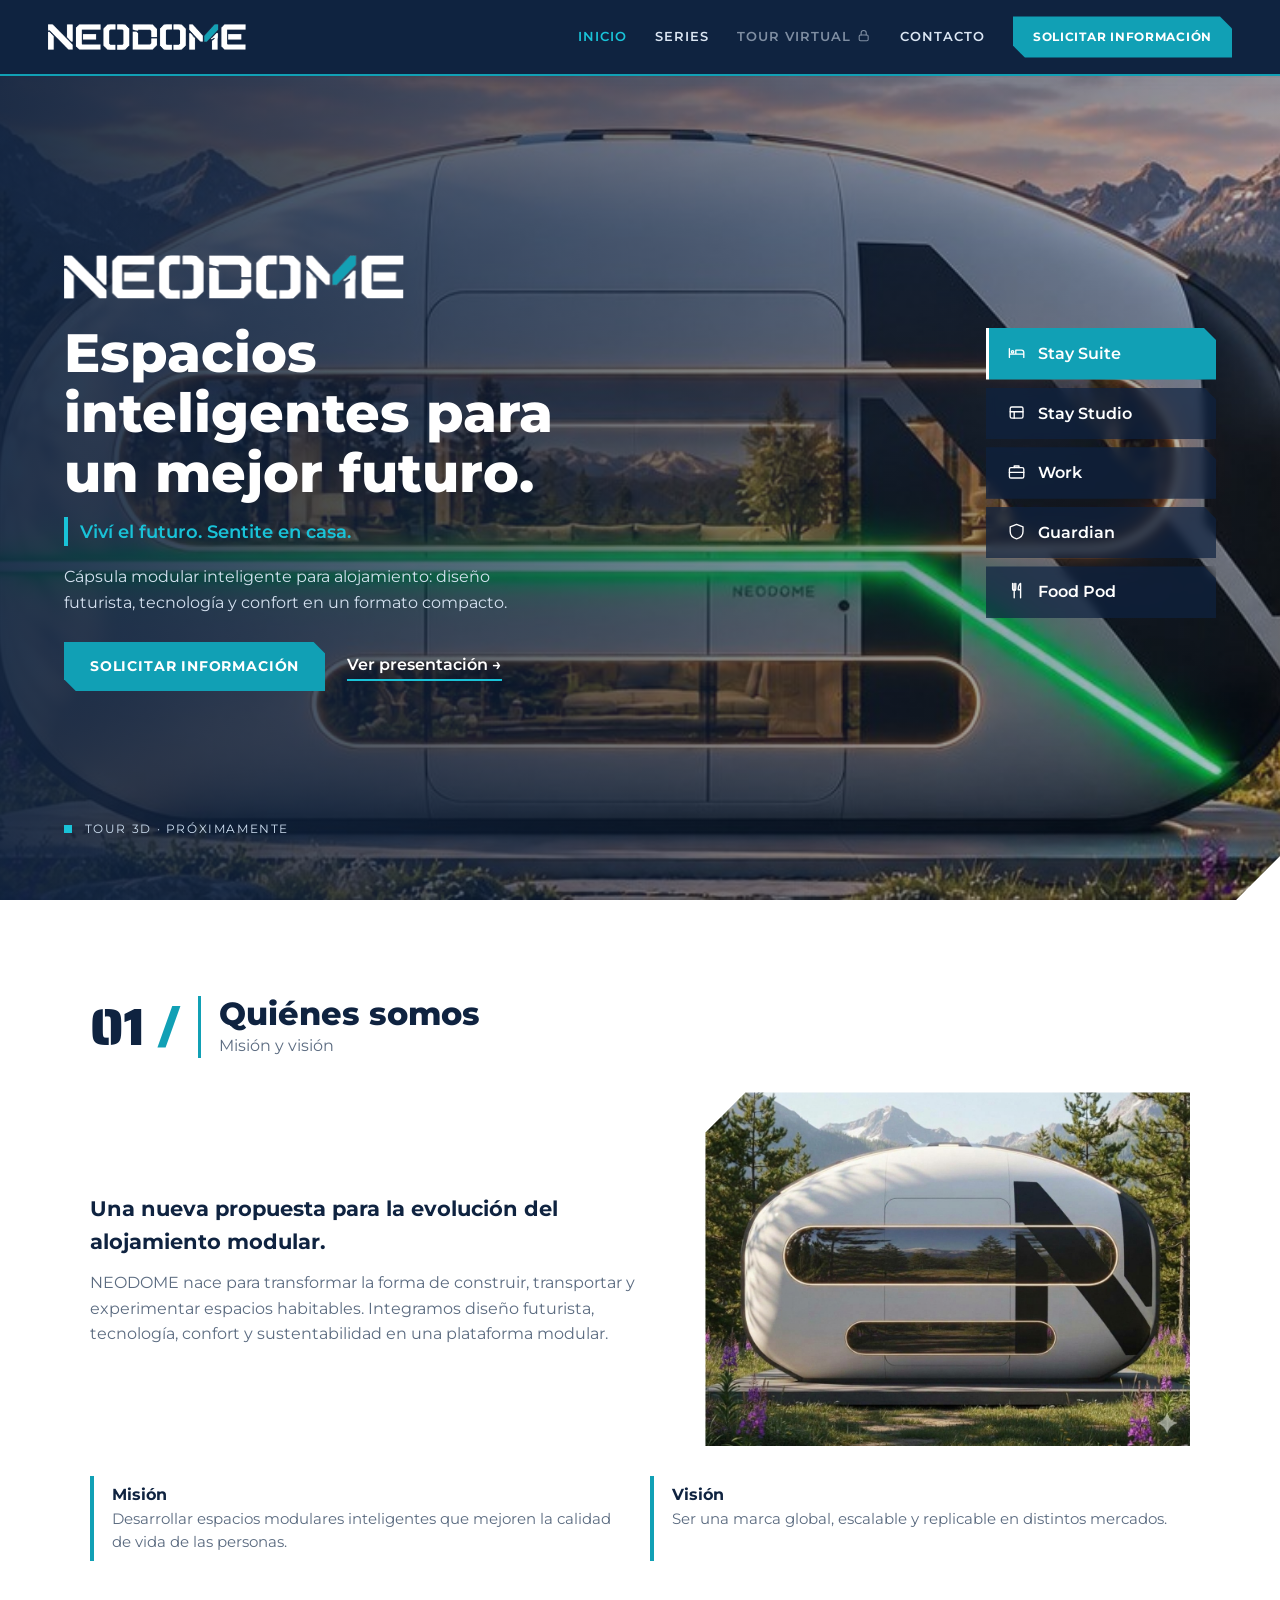
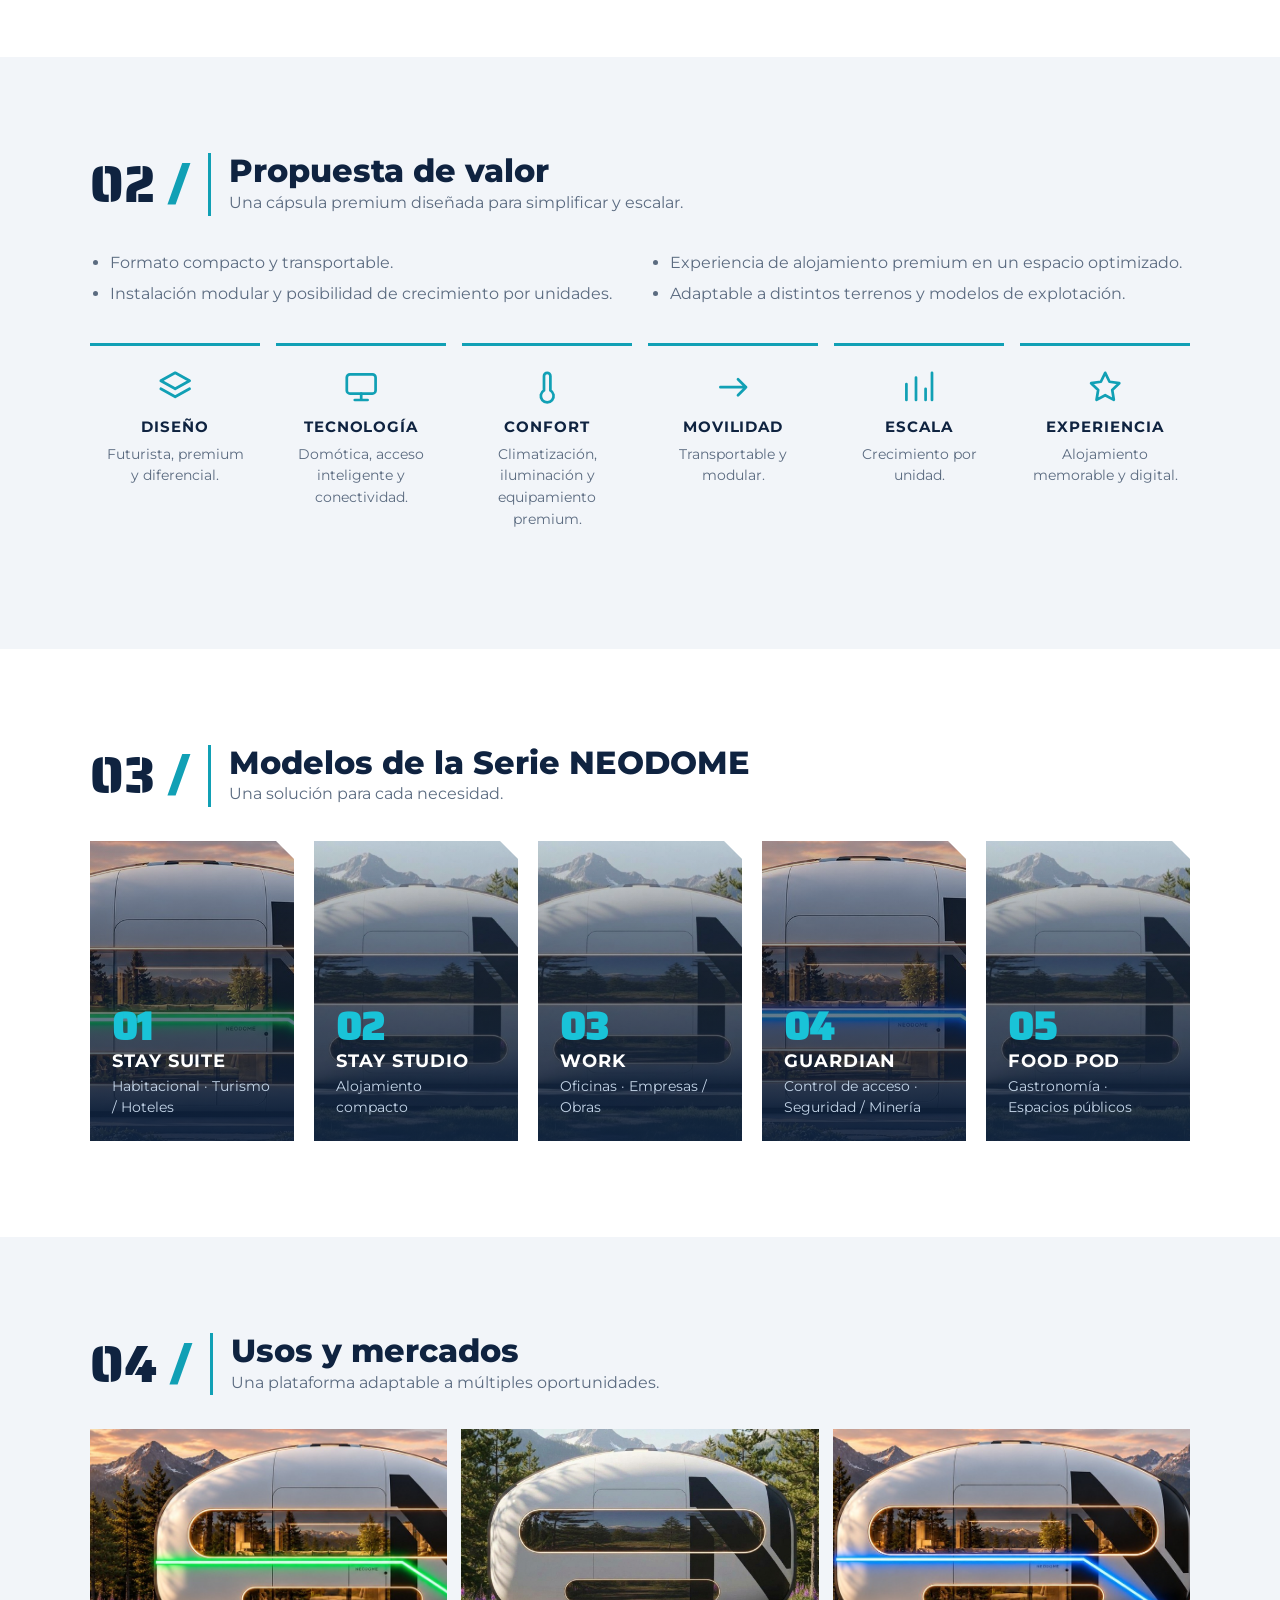
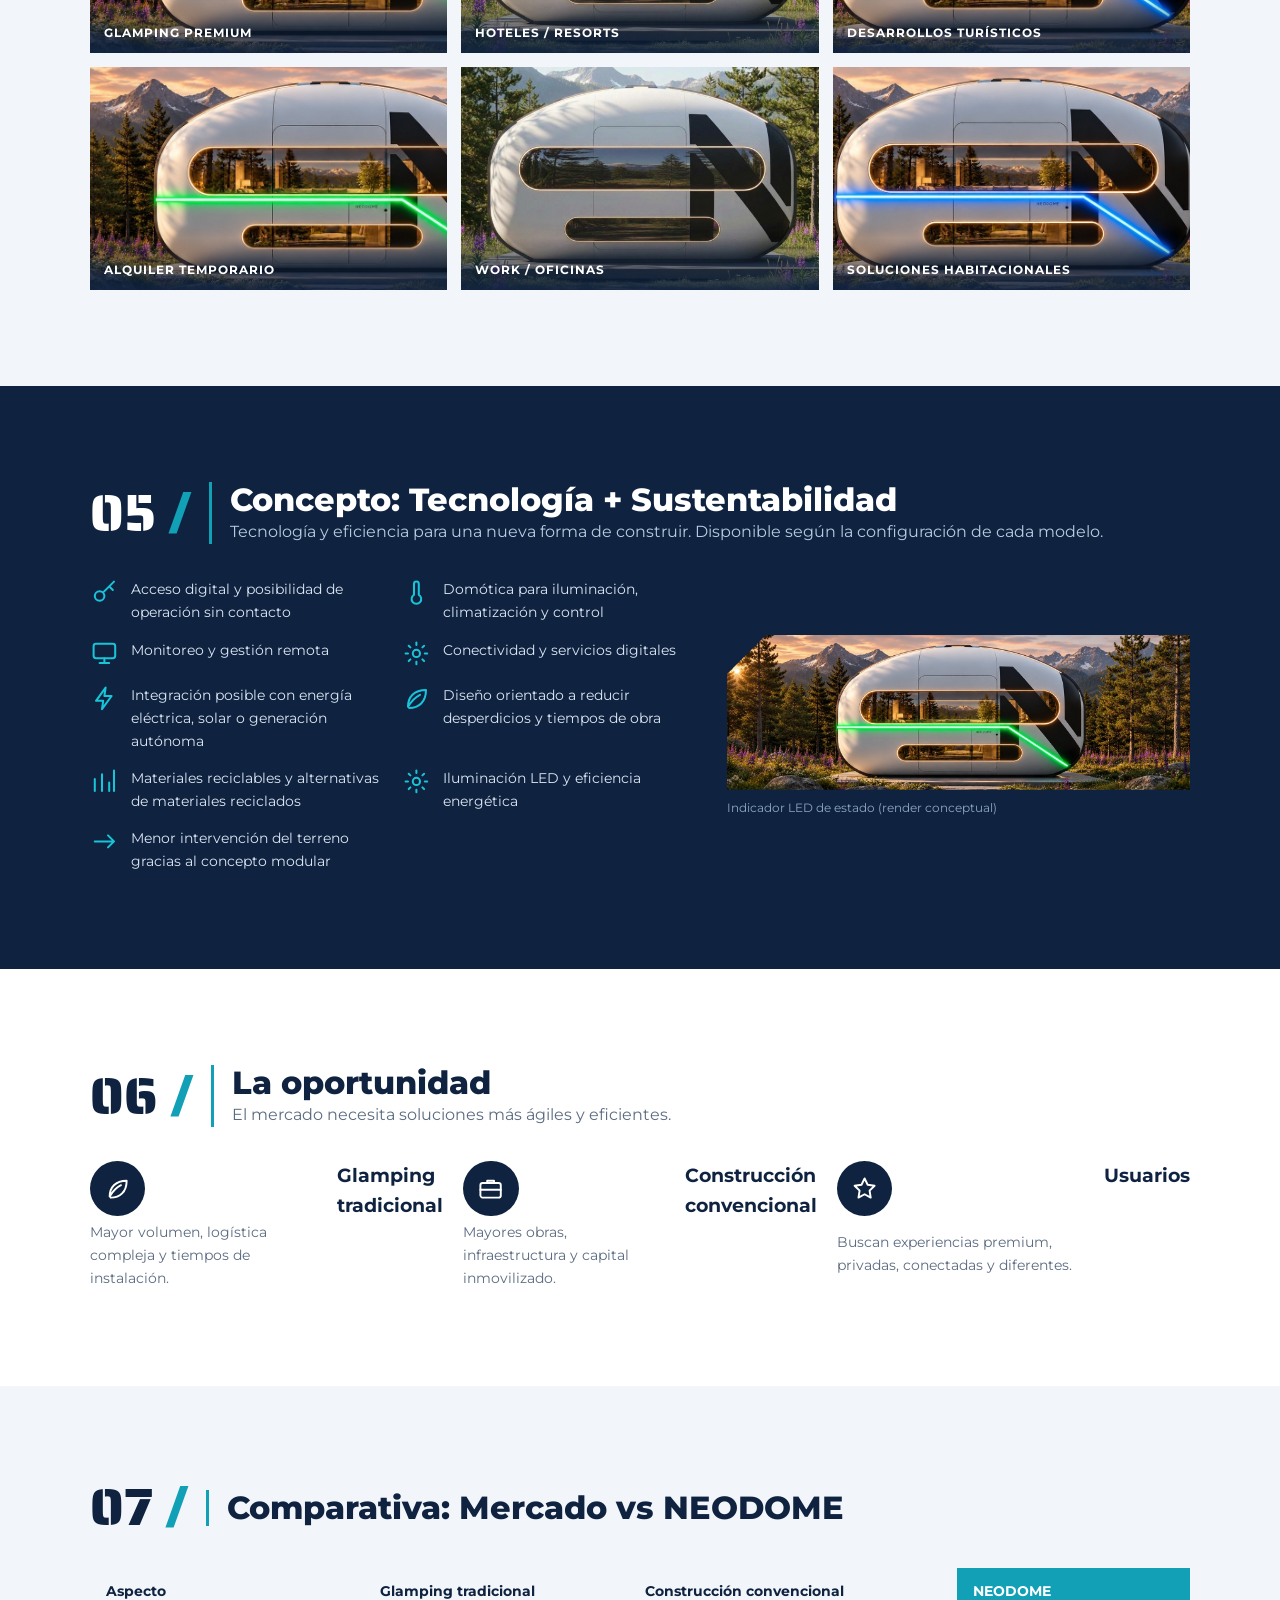
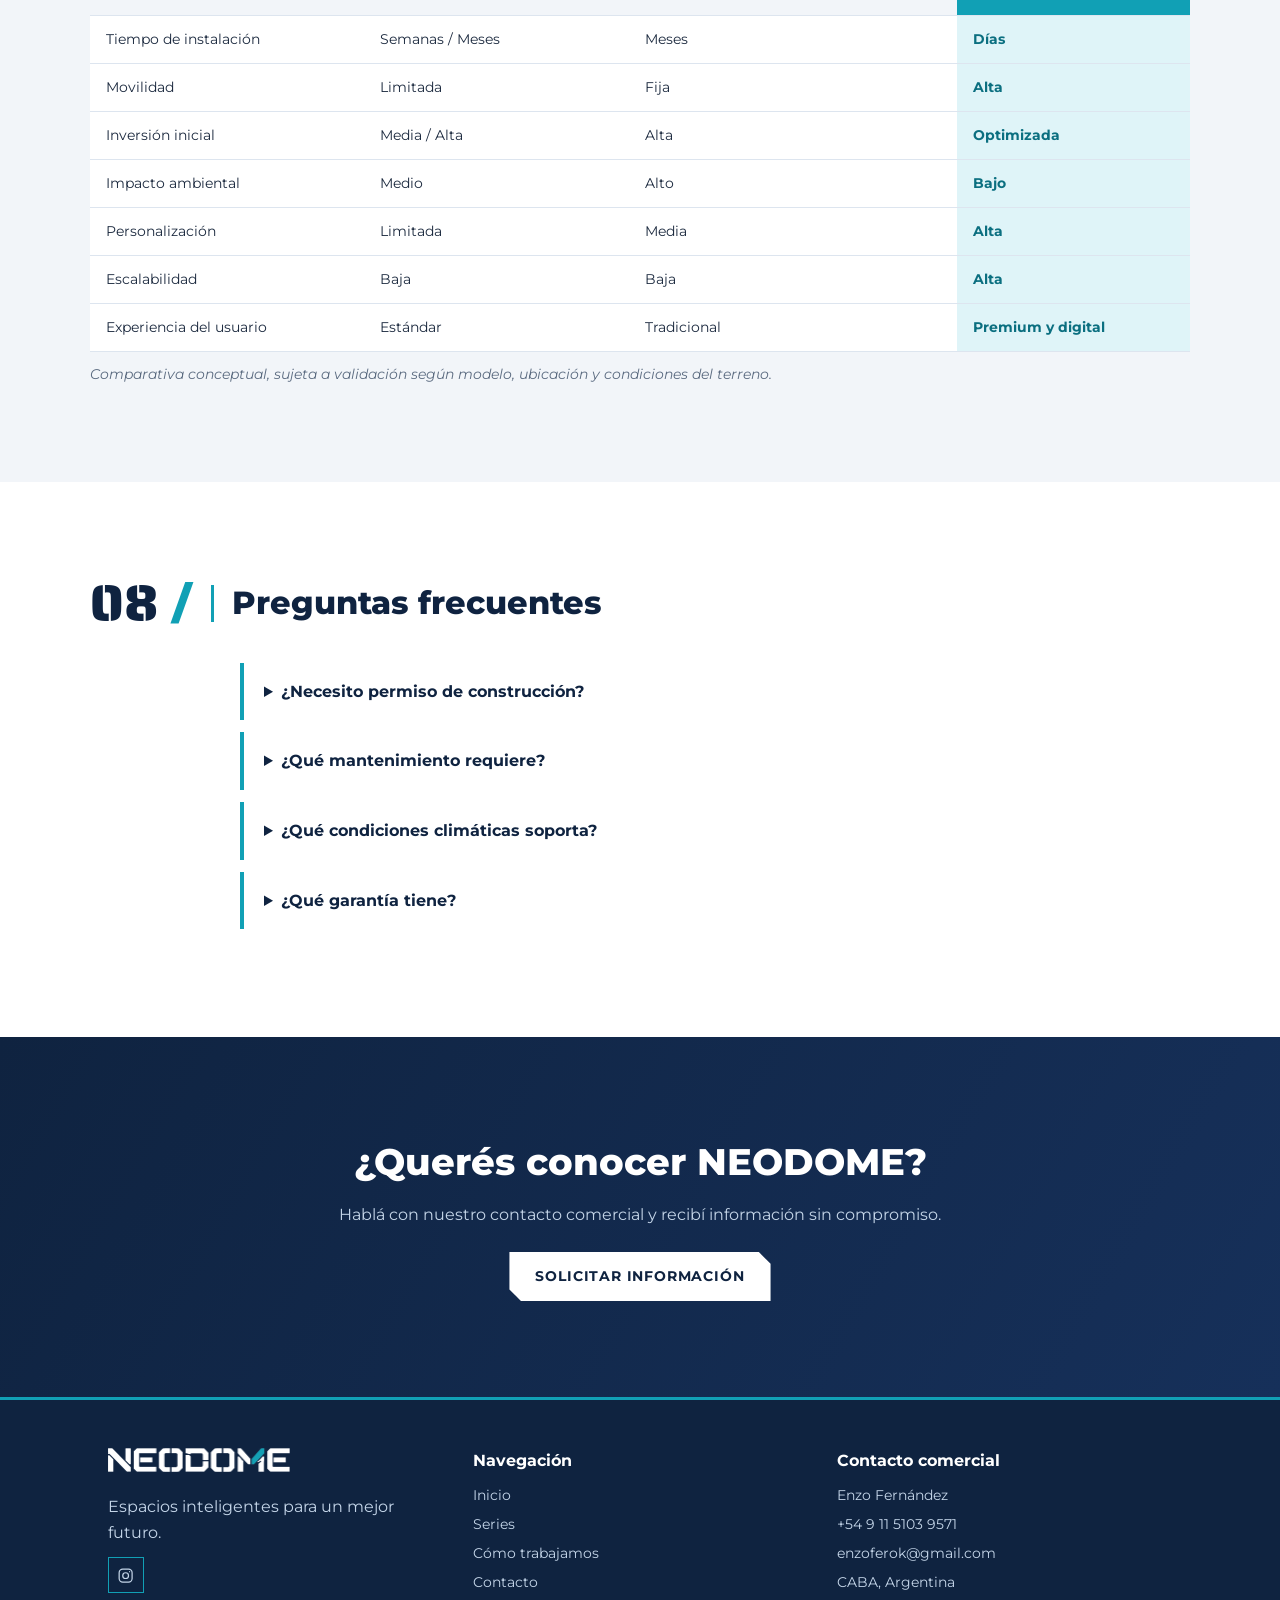
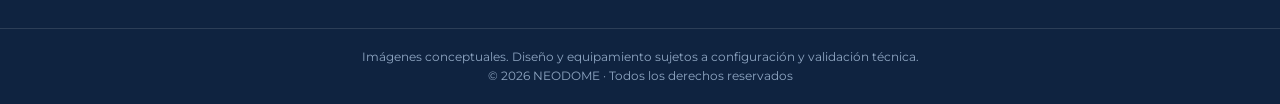
==== commit df24f49c: "cambio total de diseño" ====
--- a/index.html
+++ b/index.html
@@ -3,144 +3,129 @@
 <head>
     <meta charset="UTF-8">
     <meta name="viewport" content="width=device-width, initial-scale=1">
-    <title>NEODOMOS | Domos modulares inteligentes y sustentables</title>
-    <meta name="description" content="Estructuras modulares de impacto ambiental cero. Ingeniería de precisión para viviendas, turismo u oficinas de despliegue ultra-rápido.">
-    <link rel="icon" href="img/logo-blanco.png">
-    <link href="https://fonts.googleapis.com/css2?family=Montserrat:wght@400;500;600;700;800&display=swap" rel="stylesheet">
-    <link rel="stylesheet" href="index.css">
+    <title>NEODOME | Espacios inteligentes para un mejor futuro</title>
+    <meta name="description" content="Cápsulas modulares inteligentes: diseño futurista, tecnología y confort. Viví el futuro. Sentite en casa.">
+    <link rel="icon" href="img/favicon.png">
+    <link href="https://fonts.googleapis.com/css2?family=Montserrat:wght@400;500;600;700;800&family=Saira+Stencil+One&display=swap" rel="stylesheet">
+    <link rel="stylesheet" href="index.css?v=5">
 </head>
 <body>
-
-    <!-- Navbar y footer se generan desde domos.js -->
     <header id="site-header"></header>
 
-    <main class="page on" id="home">
-
-        <!-- ============ PORTADA ============ -->
+    <main>
         <div class="hero">
-            <div class="bg" id="bg0"></div>
-            <div class="bg" id="bg1"></div>
-
+            <div class="bg" id="bg0"></div><div class="bg" id="bg1"></div>
             <div class="txt">
-                <!-- CAMBIAR: titular principal -->
-                <h1>Arquitectura del futuro, hoy.<span>Domos modulares inteligentes</span></h1>
+                <img class="hero-logo" src="img/logo-neodome-blanco.png" alt="NEODOME">
+                <h1>Espacios inteligentes para un mejor futuro.</h1>
+                <p class="sub">Viví el futuro. Sentite en casa.</p>
                 <p id="resumen"></p>
                 <div class="acts">
-                    <!-- Un solo botón principal + un link secundario -->
-                    <a class="btn btn-v" id="consultar" target="_blank" rel="noopener">Cotizar mi domo</a>
-                    <a class="link-sec" id="mas">Ver especificaciones →</a>
+                    <a class="btn btn-v" id="consultar" target="_blank" rel="noopener">Solicitar información</a>
+                    <a class="link-sec" id="mas">Ver presentación →</a>
                 </div>
             </div>
-
             <div class="menu" id="menu"></div>
-
             <div class="soon"><i></i> Tour 3D · Próximamente</div>
-            <a class="insta" id="insta" target="_blank" rel="noopener" title="Instagram" data-ico="instagram"></a>
         </div>
 
-        <!-- ============ POR QUÉ NEODOMOS ============ -->
-        <section>
-            <div class="t">
-                <h2>Por qué elegir <em>NEODOMOS</em></h2>
-                <p>Estructuras modulares de impacto ambiental cero. Ingeniería de precisión para viviendas, turismo u oficinas.</p>
-            </div>
-            <div class="cards">
-                <div class="card"><i data-ico="hoja"></i><h3>Diseño bioclimático y huella cero</h3>
-                    <p>Nuestra estructura geodésica optimiza el flujo de aire natural, reduce el consumo energético y se instala sin dañar el ecosistema.</p></div>
-                <div class="card"><i data-ico="rayo"></i><h3>Despliegue ultra-rápido</h3>
-                    <p>Ingeniería modular que llega lista para montar, sin obra tradicional.</p></div>
-                <div class="card"><i data-ico="domo"></i><h3>Múltiples usos</h3>
-                    <p>Vivienda, oficina, gastronomía y salud en un mismo concepto de ingeniería.</p></div>
+        <section id="quienes">
+            <div class="sh"><span class="num">01 <i>/</i></span><div><h2>Quiénes somos</h2><p>Misión y visión</p></div></div>
+            <div class="qs"><div><h3>Una nueva propuesta para la evolución del alojamiento modular.</h3>
+                <p>NEODOME nace para transformar la forma de construir, transportar y experimentar espacios habitables. Integramos diseño futurista, tecnología, confort y sustentabilidad en una plataforma modular.</p></div>
+                <img src="img/domo-blanco.jpg" alt="NEODOME"></div>
+            <div class="mv"><div><b>Misión</b><p>Desarrollar espacios modulares inteligentes que mejoren la calidad de vida de las personas.</p></div>
+                <div><b>Visión</b><p>Ser una marca global, escalable y replicable en distintos mercados.</p></div></div>
+        </section>
+
+
+        <section id="valor" class="gris">
+            <div class="sh"><span class="num">02 <i>/</i></span><div><h2>Propuesta de valor</h2><p>Una cápsula premium diseñada para simplificar y escalar.</p></div></div>
+            <ul class="pts"><li>Formato compacto y transportable.</li><li>Instalación modular y posibilidad de crecimiento por unidades.</li><li>Experiencia de alojamiento premium en un espacio optimizado.</li><li>Adaptable a distintos terrenos y modelos de explotación.</li></ul>
+            <div class="vals"><div class="v"><i data-i="diseno"></i><h3>Diseño</h3><p>Futurista, premium y diferencial.</p></div><div class="v"><i data-i="monitor"></i><h3>Tecnología</h3><p>Domótica, acceso inteligente y conectividad.</p></div><div class="v"><i data-i="clima"></i><h3>Confort</h3><p>Climatización, iluminación y equipamiento premium.</p></div><div class="v"><i data-i="movilidad"></i><h3>Movilidad</h3><p>Transportable y modular.</p></div><div class="v"><i data-i="escala"></i><h3>Escala</h3><p>Crecimiento por unidad.</p></div><div class="v"><i data-i="estrella"></i><h3>Experiencia</h3><p>Alojamiento memorable y digital.</p></div></div>
+        </section>
+
+
+        <section id="series">
+            <div class="sh"><span class="num">03 <i>/</i></span><div><h2>Modelos de la Serie NEODOME</h2><p>Una solución para cada necesidad.</p></div></div>
+            <div class="serie-g" id="serie-g"></div>
+        </section>
+
+
+        <section id="usos" class="gris">
+            <div class="sh"><span class="num">04 <i>/</i></span><div><h2>Usos y mercados</h2><p>Una plataforma adaptable a múltiples oportunidades.</p></div></div>
+            <div class="usos"><div class="uso"><img src="img/domo-disponible.jpg" alt="Glamping premium" style="object-position:30% 50%"><span>Glamping premium</span></div><div class="uso"><img src="img/domo-blanco.jpg" alt="Hoteles / Resorts" style="object-position:60% 50%"><span>Hoteles / Resorts</span></div><div class="uso"><img src="img/domo-ocupado.jpg" alt="Desarrollos turísticos" style="object-position:50% 50%"><span>Desarrollos turísticos</span></div><div class="uso"><img src="img/domo-disponible.jpg" alt="Alquiler temporario" style="object-position:30% 50%"><span>Alquiler temporario</span></div><div class="uso"><img src="img/domo-blanco.jpg" alt="Work / Oficinas" style="object-position:60% 50%"><span>Work / Oficinas</span></div><div class="uso"><img src="img/domo-ocupado.jpg" alt="Soluciones habitacionales" style="object-position:50% 50%"><span>Soluciones habitacionales</span></div></div>
+        </section>
+
+
+        <section id="tecnologia" class="azul">
+            <div class="sh"><span class="num">05 <i>/</i></span><div><h2>Concepto: Tecnología + Sustentabilidad</h2><p>Tecnología y eficiencia para una nueva forma de construir. Disponible según la configuración de cada modelo.</p></div></div>
+            <div class="tec"><ul><li><i data-i="llave"></i>Acceso digital y posibilidad de operación sin contacto</li><li><i data-i="clima"></i>Domótica para iluminación, climatización y control</li><li><i data-i="monitor"></i>Monitoreo y gestión remota</li><li><i data-i="led"></i>Conectividad y servicios digitales</li><li><i data-i="rayo"></i>Integración posible con energía eléctrica, solar o generación autónoma</li><li><i data-i="hoja"></i>Diseño orientado a reducir desperdicios y tiempos de obra</li><li><i data-i="escala"></i>Materiales reciclables y alternativas de materiales reciclados</li><li><i data-i="led"></i>Iluminación LED y eficiencia energética</li><li><i data-i="movilidad"></i>Menor intervención del terreno gracias al concepto modular</li></ul><figure><img src="img/domo-disponible.jpg" alt="Indicador LED de estado"><figcaption>Indicador LED de estado (render conceptual)</figcaption></figure></div>
+        </section>
+
+
+        <section id="oportunidad">
+            <div class="sh"><span class="num">06 <i>/</i></span><div><h2>La oportunidad</h2><p>El mercado necesita soluciones más ágiles y eficientes.</p></div></div>
+            <div class="opo">
+                <div><i data-i="hoja"></i><h3>Glamping tradicional</h3><p>Mayor volumen, logística compleja y tiempos de instalación.</p></div>
+                <div><i data-i="maletin"></i><h3>Construcción convencional</h3><p>Mayores obras, infraestructura y capital inmovilizado.</p></div>
+                <div><i data-i="estrella"></i><h3>Usuarios</h3><p>Buscan experiencias premium, privadas, conectadas y diferentes.</p></div>
             </div>
         </section>
 
-        <!-- ============ PROCESO EN 3 PASOS ============ -->
-        <section id="proceso" style="background:var(--claro)">
-            <div class="t"><h2>Tu domo en <em>3 pasos</em></h2><p>Sin obra tradicional: te acompañamos desde la elección hasta el montaje.</p></div>
-            <div class="pasos">
-                <div class="paso"><b>1</b><h3>Elegí tu modelo</h3><p>Seleccioná el domo según su uso y pedí tu cotización.</p></div>
-                <div class="paso"><b>2</b><h3>Preparamos el terreno</h3><p>Definimos la base y los requisitos del suelo para tu domo.</p></div>
-                <!-- CAMBIAR: confirmá el plazo real de montaje -->
-                <div class="paso"><b>3</b><h3>Montaje en 7 días</h3><p>Instalamos la estructura modular y la dejamos lista para usar.</p></div>
+
+        <section id="comparativa" class="gris">
+            <div class="sh"><span class="num">07 <i>/</i></span><div><h2>Comparativa: Mercado vs NEODOME</h2></div></div>
+            <div class="tbl"><table><thead><tr><th>Aspecto</th><th>Glamping tradicional</th><th>Construcción convencional</th><th class="nd">NEODOME</th></tr></thead><tbody><tr><td>Tiempo de instalación</td><td>Semanas / Meses</td><td>Meses</td><td>Días</td></tr><tr><td>Movilidad</td><td>Limitada</td><td>Fija</td><td>Alta</td></tr><tr><td>Inversión inicial</td><td>Media / Alta</td><td>Alta</td><td>Optimizada</td></tr><tr><td>Impacto ambiental</td><td>Medio</td><td>Alto</td><td>Bajo</td></tr><tr><td>Personalización</td><td>Limitada</td><td>Media</td><td>Alta</td></tr><tr><td>Escalabilidad</td><td>Baja</td><td>Baja</td><td>Alta</td></tr><tr><td>Experiencia del usuario</td><td>Estándar</td><td>Tradicional</td><td>Premium y digital</td></tr></tbody></table></div>
+            <p class="nota">Comparativa conceptual, sujeta a validación según modelo, ubicación y condiciones del terreno.</p>
+        </section>
+
+
+        <section id="faq">
+            <div class="sh"><span class="num">08 <i>/</i></span><div><h2>Preguntas frecuentes</h2></div></div>
+            <div class="faq">
+                <details><summary>¿Necesito permiso de construcción?</summary><p>Depende de tu municipio y del uso. Te orientamos con la documentación técnica disponible para gestionarlo en tu zona.</p></details>
+                <details><summary>¿Qué mantenimiento requiere?</summary><p>Según el modelo y los materiales, te indicamos los cuidados recomendados al validar la configuración.</p></details>
+                <details><summary>¿Qué condiciones climáticas soporta?</summary><p>Depende de la configuración técnica elegida. Consultanos por las condiciones de tu zona.</p></details>
+                <details><summary>¿Qué garantía tiene?</summary><p>Las condiciones de garantía se detallan en la propuesta de cada modelo.</p></details>
             </div>
         </section>
 
-        <!-- ============ SMART DOME ============ -->
-        <section class="led">
-            <div class="t">
-                <h2>Smart Dome: inteligencia y domótica</h2>
-                <p>Tecnología integrada para controlar y cuidar tu espacio. La línea de luz LED indica el estado del domo a simple vista.</p>
-            </div>
-            <div class="feat">
-                <span data-ico-t="clima">Control de clima</span>
-                <span data-ico-t="llave">Cerraduras inteligentes</span>
-                <span data-ico-t="escudo">Aislamiento de alta tecnología</span>
-                <span data-ico-t="led">Indicador LED de estado</span>
-            </div>
-            <div class="led-g">
-                <figure><img src="img/domo-disponible.jpg" alt="Domo disponible"><figcaption><b style="background:#19d65a"></b>DISPONIBLE</figcaption></figure>
-                <figure><img src="img/domo-ocupado.jpg" alt="Domo ocupado"><figcaption><b style="background:#1e6bff"></b>OCUPADO</figcaption></figure>
-            </div>
-        </section>
-
-        <!-- ============ PREGUNTAS FRECUENTES (CAMBIAR: validá cada respuesta) ============ -->
-        <section id="faq">
-            <div class="t"><h2>Preguntas <em>frecuentes</em></h2></div>
-            <div class="faq">
-                <details><summary>¿Necesito permiso de construcción?</summary>
-                    <p>Los requisitos dependen de tu municipio y del uso del domo. Te asesoramos con la documentación técnica para gestionarlo en tu zona.</p></details>
-                <details><summary>¿Qué mantenimiento requiere?</summary>
-                    <p>Es una estructura de bajo mantenimiento. Según el modelo y los materiales, te indicamos los cuidados recomendados.</p></details>
-                <details><summary>¿Resiste climas extremos?</summary>
-                    <p>El comportamiento depende del modelo y de la aislación elegida. Consultanos por las condiciones de tu zona y te recomendamos la mejor opción.</p></details>
-                <details><summary>¿Qué garantía tiene?</summary>
-                    <p>Las condiciones de garantía dependen del modelo y se detallan en la cotización.</p></details>
-            </div>
-        </section>
-
-        <!-- ============ LLAMADO FINAL ============ -->
         <section class="cta">
-            <h2>¿Listo para tener tu domo?</h2>
-            <p>Hablá con un asesor y recibí tu cotización sin compromiso.</p>
-            <a class="btn btn-b" id="cta-wa" target="_blank" rel="noopener">Cotizar mi domo</a>
+            <h2>¿Querés conocer NEODOME?</h2>
+            <p>Hablá con nuestro contacto comercial y recibí información sin compromiso.</p>
+            <a class="btn btn-b" id="cta-wa" target="_blank" rel="noopener">Solicitar información</a>
         </section>
     </main>
 
     <footer id="site-footer"></footer>
 
-    <script src="domos.js"></script>
+    <script src="domos.js?v=4"></script>
     <script>
         montarLayout("home");
-        document.querySelectorAll("[data-ico-t]").forEach(e => e.innerHTML = icono(e.dataset.icoT) + e.textContent);
-        $("#insta").href = CONFIG.instagram;
         $("#cta-wa").href = wa(CONFIG.mensajeCotizar);
+        const bgs = [$("#bg0"), $("#bg1")]; let capa = 0;
+        NODOS.forEach(n => { new Image().src = n.fondo; });
 
-        const bgs = [$("#bg0"), $("#bg1")];
-        let capa = 0;
-        NODOS.forEach(n => { new Image().src = n.fondo; });   // precarga
+        $("#serie-g").innerHTML = NODOS.map((n, i) => `<a class="mod" href="info.html?id=${n.id}" style="--bg:url('${n.fondo}')"><b>0${i + 1}</b><h3>${n.nombre}</h3><p>${n.uso}</p></a>`).join("");
+        document.querySelectorAll("[data-i]").forEach(e => e.innerHTML = icono(e.dataset.i));
 
-        // Menú de domos (lista en PC, selector desplegable en celu)
         $("#menu").innerHTML = `<button class="sel" id="sel"></button><div class="opts">${NODOS.map(n =>
             `<button data-id="${n.id}"><span>${icono(n.icono)}</span>${n.nombre}</button>`).join("")}</div>`;
         $("#menu").addEventListener("click", e => {
-            const b = e.target.closest("button");
-            if (!b) return;
+            const b = e.target.closest("button"); if (!b) return;
             if (b.id === "sel") return $("#menu").classList.toggle("open");
             seleccionar(NODOS.find(n => n.id === b.dataset.id));
         });
-        document.addEventListener("click", e => {
-            if (!e.target.closest("#menu")) $("#menu").classList.remove("open");
-        });
+        document.addEventListener("click", e => { if (!e.target.closest("#menu")) $("#menu").classList.remove("open"); });
 
-        // Cambia fondo, texto y botones según el domo elegido
         function seleccionar(n) {
             capa ^= 1;
             bgs[capa].style.backgroundImage = `url('${n.fondo}')`;
-            bgs[capa].classList.add("on");
-            bgs[capa ^ 1].classList.remove("on");
+            bgs[capa].classList.add("on"); bgs[capa ^ 1].classList.remove("on");
             $("#resumen").textContent = n.resumen;
             $("#mas").href = "info.html?id=" + encodeURIComponent(n.id);
-            $("#consultar").href = wa(`Hola! Quiero cotizar el ${n.titulo}.`);
+            $("#consultar").href = wa(`Hola! Quiero información sobre la serie ${n.titulo} de NEODOME.`);
             $("#sel").innerHTML = `<span>${icono(n.icono)}</span>${n.nombre}<em>▾</em>`;
             $("#menu").classList.remove("open");
             document.querySelectorAll("#menu .opts button").forEach(b => b.classList.toggle("on", b.dataset.id === n.id));
--- a/index.css
+++ b/index.css
@@ -1,850 +1,170 @@
+/* NEODOME · identidad: azul marino, turquesa, geometría modular con cortes a 45° */
+:root { --azul:#0f2340; --azul2:#16305a; --tq:#11a0b5; --tq2:#19c3d8; --claro:#f2f5f9; --txt:#1c2a3f; --gris:#5b6b80; --nav:76px; --cut:18px; }
+* { margin:0; padding:0; box-sizing:border-box; }
+html { scroll-behavior:smooth; scroll-padding-top:var(--nav); }
+body { font-family:Montserrat,system-ui,sans-serif; color:var(--txt); background:#fff; line-height:1.6; }
+a { color:inherit; text-decoration:none; }
+button { font:inherit; cursor:pointer; border:0; background:none; color:inherit; }
+.ico { width:1.2em; height:1.2em; fill:none; stroke:currentColor; stroke-width:1.7; stroke-linecap:round; stroke-linejoin:round; vertical-align:-.2em; }
 
-/* ============ COLORES ============ */
-:root {
-    --gris: #2d343b;
-    --gris2: #5b646d;
-    --verde: #17935b;
-    --verde2: #0f6f43;
-    --claro: #f4f7f5;
-    --lock: #a3abb2;
-    --nav: 76px;
+/* Botones con esquina cortada */
+.btn { display:inline-block; padding:14px 26px; font-weight:700; font-size:.85rem; letter-spacing:.06em; text-transform:uppercase;
+  clip-path:polygon(0 0,calc(100% - 12px) 0,100% 12px,100% 100%,12px 100%,0 calc(100% - 12px)); transition:.25s; }
+.btn-v { background:var(--tq); color:#fff; } .btn-v:hover { background:var(--tq2); }
+.btn-b { background:#fff; color:var(--azul); } .btn-b:hover { background:var(--tq2); color:#fff; }
+.btn-g { background:var(--azul); color:#fff; } .btn-g:hover { background:var(--azul2); }
+
+/* Header */
+header { position:sticky; top:0; z-index:50; height:var(--nav); display:flex; align-items:center; justify-content:space-between;
+  padding:0 clamp(18px,4vw,48px); background:var(--azul); border-bottom:2px solid var(--tq); }
+.logo img { height:26px; display:block; }
+nav { display:flex; align-items:center; gap:28px; }
+nav .l { color:#dbe6f3; font-size:.8rem; font-weight:600; letter-spacing:.08em; text-transform:uppercase; transition:.2s; }
+nav .l:hover, nav .l.act { color:var(--tq2); }
+nav .lock { opacity:.55; cursor:default; }
+nav .btn { padding:11px 20px; font-size:.75rem; }
+.burger { display:none; color:#fff; font-size:1.7rem; }
+
+/* Portada */
+.hero { position:relative; min-height:calc(100vh - var(--nav)); display:flex; align-items:center; justify-content:space-between;
+  gap:30px; padding:60px clamp(18px,5vw,70px) 90px; color:#fff; overflow:hidden;
+  clip-path:polygon(0 0,100% 0,100% calc(100% - 44px),calc(100% - 44px) 100%,0 100%); }
+.hero .bg { position:absolute; inset:0; background-size:cover; background-position:center; opacity:0; transition:opacity .8s; }
+.hero .bg.on { opacity:1; }
+.hero::before { content:""; position:absolute; inset:0; z-index:1; background:linear-gradient(90deg,rgba(15,35,64,.92) 0%,rgba(15,35,64,.55) 55%,rgba(15,35,64,.25) 100%); }
+.hero > * { position:relative; z-index:2; } .hero .bg { position:absolute; z-index:0; }
+.txt { max-width:560px; }
+.txt h1 { font-size:clamp(2rem,4.6vw,3.4rem); line-height:1.1; font-weight:800; }
+.txt .sub { margin:14px 0 18px; font-size:1.15rem; font-weight:600; color:var(--tq2); border-left:4px solid var(--tq2); padding-left:12px; }
+.txt #resumen { color:#d5e1f0; max-width:480px; margin-bottom:26px; }
+.acts { display:flex; flex-wrap:wrap; align-items:center; gap:22px; }
+.link-sec { color:#fff; font-weight:600; border-bottom:2px solid var(--tq2); padding-bottom:2px; cursor:pointer; }
+.menu { min-width:230px; }
+.menu .opts { display:flex; flex-direction:column; gap:8px; }
+.menu .opts button { display:flex; align-items:center; gap:12px; padding:13px 18px; text-align:left; font-weight:600; color:#fff;
+  background:rgba(15,35,64,.7); border-left:3px solid transparent; backdrop-filter:blur(4px); transition:.25s;
+  clip-path:polygon(0 0,calc(100% - 12px) 0,100% 12px,100% 100%,0 100%); }
+.menu .opts button:hover { background:rgba(22,48,90,.9); }
+.menu .opts button.on { background:var(--tq); border-left-color:#fff; }
+.menu .sel { display:none; }
+.soon { position:absolute; left:clamp(18px,5vw,70px); bottom:62px; z-index:2; font-size:.72rem; letter-spacing:.14em; text-transform:uppercase; color:#cfe0f2; }
+.soon i { display:inline-block; width:8px; height:8px; background:var(--tq2); margin-right:8px; }
+
+/* Secciones */
+section { padding:clamp(56px,8vw,96px) clamp(18px,5vw,70px); }
+section.gris { background:var(--claro); }
+.t { max-width:760px; margin:0 auto 44px; text-align:center; }
+.num { display:inline-block; font-family:"Saira Stencil One",sans-serif; font-size:2.6rem; color:var(--azul); line-height:1; }
+.num i { color:var(--tq); font-style:normal; }
+.t h2 { font-size:clamp(1.6rem,3vw,2.3rem); line-height:1.2; font-weight:800; color:var(--azul); margin:8px 0 12px; }
+.t p { color:var(--gris); }
+.cards, .pasos, .serie-g, .mv { display:grid; gap:20px; max-width:1100px; margin:0 auto; grid-template-columns:repeat(auto-fit,minmax(250px,1fr)); }
+.card, .paso, .serie { background:#fff; padding:28px; border-top:3px solid var(--tq); box-shadow:0 6px 22px rgba(15,35,64,.08);
+  clip-path:polygon(0 0,calc(100% - var(--cut)) 0,100% var(--cut),100% 100%,0 100%); }
+section.gris .card, .gris .serie { background:#fff; }
+.card h3, .paso h3, .serie h3 { color:var(--azul); font-weight:800; margin-bottom:8px; }
+.card p, .paso p, .serie p { color:var(--gris); font-size:.93rem; }
+.mv { margin-top:30px; } .mv > div { border-left:4px solid var(--tq); padding:6px 0 6px 18px; } .mv b { color:var(--azul); }
+.mv p { color:var(--gris); font-size:.93rem; }
+.serie { display:block; transition:.25s; } .serie:hover { transform:translateY(-4px); border-top-color:var(--azul); }
+.serie .ico { font-size:1.8rem; color:var(--tq); margin-bottom:10px; }
+.apl { max-width:1100px; margin:36px auto 0; } .apl h3 { color:var(--azul); margin-bottom:12px; } .apl small { color:var(--gris); font-weight:500; }
+.chips2 { display:flex; flex-wrap:wrap; gap:10px; }
+.chips2 span { padding:8px 16px; background:#fff; border:1px solid #cdd9e8; font-size:.85rem; font-weight:600; color:var(--azul); }
+.paso b { font-family:"Saira Stencil One",sans-serif; font-size:2.4rem; color:var(--tq); display:block; line-height:1; margin-bottom:8px; }
+
+/* Tecnología */
+.led { background:var(--azul); color:#fff; } .led .t h2, .led .num { color:#fff; } .led .t p { color:#b9cbe0; }
+.feat { display:flex; flex-wrap:wrap; justify-content:center; gap:12px; max-width:900px; margin:0 auto 36px; }
+.feat span { padding:11px 20px; border:1px solid var(--tq); color:#e5f1ff; font-weight:600; font-size:.88rem; }
+.led-g { display:grid; grid-template-columns:repeat(auto-fit,minmax(280px,1fr)); gap:20px; max-width:1100px; margin:0 auto; }
+.led-g figure { position:relative; } .led-g img { width:100%; display:block; }
+.led-g figcaption { position:absolute; left:14px; bottom:14px; background:rgba(15,35,64,.85); padding:7px 14px; font-size:.75rem; font-weight:700; letter-spacing:.12em; }
+.led-g figcaption b { display:inline-block; width:10px; height:10px; margin-right:8px; }
+
+/* FAQ y CTA */
+.faq { max-width:800px; margin:0 auto; }
+.faq details { background:#fff; border-left:4px solid var(--tq); margin-bottom:12px; padding:16px 20px; }
+.faq summary { cursor:pointer; font-weight:700; color:var(--azul); } .faq p { margin-top:10px; color:var(--gris); }
+.cta { text-align:center; background:linear-gradient(120deg,var(--azul),var(--azul2)); color:#fff; }
+.cta h2 { font-size:clamp(1.6rem,3vw,2.3rem); font-weight:800; } .cta p { margin:10px 0 24px; color:#c4d5e8; }
+
+/* Footer */
+footer { background:var(--azul); color:#c4d5e8; border-top:3px solid var(--tq); }
+.foot { display:grid; grid-template-columns:repeat(auto-fit,minmax(210px,1fr)); gap:30px; max-width:1100px; margin:0 auto; padding:48px 18px 28px; }
+.flogo { height:24px; margin-bottom:14px; } .foot h4 { color:#fff; margin-bottom:10px; }
+.foot a, .foot span { display:block; font-size:.9rem; margin-bottom:6px; } .foot a:hover { color:var(--tq2); }
+.fi { width:36px; height:36px; display:grid !important; place-items:center; border:1px solid var(--tq); margin-top:12px; }
+.fcopy { text-align:center; font-size:.75rem; padding:18px; border-top:1px solid rgba(255,255,255,.12); color:#8fa6c2; }
+
+/* Ficha de serie */
+.ib { min-height:300px; display:flex; align-items:flex-end; padding:40px clamp(18px,5vw,70px); background-size:cover; background-position:center; color:#fff;
+  clip-path:polygon(0 0,100% 0,100% calc(100% - 36px),calc(100% - 36px) 100%,0 100%); }
+.ib small { color:var(--tq2); font-weight:700; letter-spacing:.14em; text-transform:uppercase; } .ib h1 { font-size:clamp(2rem,5vw,3.2rem); font-weight:800; }
+.wrap { max-width:960px; margin:0 auto; padding:40px 18px 70px; }
+.wrap h3 { color:var(--azul); font-weight:800; margin:34px 0 14px; padding-left:12px; border-left:4px solid var(--tq); }
+.chips { display:flex; flex-wrap:wrap; gap:10px; } .chips a { padding:9px 16px; border:1px solid #cdd9e8; font-size:.85rem; font-weight:600; color:var(--azul); }
+.chips a.on, .chips a:hover { background:var(--tq); border-color:var(--tq); color:#fff; }
+.lead { margin-top:26px; font-size:1.1rem; color:var(--gris); }
+.inc { list-style:none; display:grid; grid-template-columns:repeat(auto-fit,minmax(240px,1fr)); gap:10px; }
+.inc li { padding:12px 16px; background:var(--claro); border-left:3px solid var(--tq); font-weight:600; font-size:.92rem; }
+.specs { display:grid; grid-template-columns:repeat(auto-fit,minmax(200px,1fr)); gap:12px; }
+.specs > div { background:var(--claro); padding:14px 16px; border-top:3px solid var(--tq); } .specs small { display:block; color:var(--gris); } .specs b { color:var(--azul); }
+.nota { color:var(--gris); font-size:.85rem; font-style:italic; margin-top:10px; }
+.gal { display:grid; grid-template-columns:repeat(auto-fit,minmax(260px,1fr)); gap:14px; } .gal img { width:100%; display:block; }
+.wrap .acts { margin-top:40px; }
+
+/* Contacto */
+.contact-page { min-height:100vh; display:flex; flex-direction:column; } .contact-main { flex:1; }
+.ccards { display:grid; grid-template-columns:repeat(auto-fit,minmax(230px,1fr)); gap:16px; max-width:1000px; margin:0 auto; }
+.cc { display:flex; flex-direction:column; gap:4px; padding:24px; background:var(--claro); border-top:3px solid var(--tq); transition:.25s;
+  clip-path:polygon(0 0,calc(100% - var(--cut)) 0,100% var(--cut),100% 100%,0 100%); }
+a.cc:hover { background:var(--azul); color:#fff; } .cc small { color:var(--tq); font-weight:700; letter-spacing:.1em; text-transform:uppercase; } .cc b { word-break:break-word; }
+.who { text-align:center; margin-top:28px; color:var(--gris); }
+
+/* Celular */
+@media (max-width:900px) {
+  .burger { display:block; }
+  nav { display:none; position:absolute; top:var(--nav); left:0; right:0; flex-direction:column; align-items:stretch; gap:0; background:var(--azul); padding:12px 18px 20px; }
+  nav.open { display:flex; } nav .l { padding:14px 0; font-size:1rem; border-bottom:1px solid rgba(255,255,255,.1); } nav .btn { margin-top:14px; text-align:center; }
+  .hero { flex-direction:column; align-items:flex-start; justify-content:center; padding-top:40px; }
+  .hero::before { background:linear-gradient(180deg,rgba(15,35,64,.9),rgba(15,35,64,.6)); }
+  .menu { position:relative; width:100%; min-width:0; }
+  .menu .sel { display:flex; align-items:center; gap:12px; width:100%; padding:15px 18px; background:var(--tq); font-weight:700; font-size:1.05rem; }
+  .menu .sel em { margin-left:auto; font-style:normal; }
+  .menu .opts { display:none; position:absolute; left:0; right:0; bottom:100%; z-index:5; }
+  .menu.open .opts { display:flex; }
+  .soon { display:none; }
 }
 
-/* ============ RESET GENERAL ============ */
-* {
-    margin: 0;
-    padding: 0;
-    box-sizing: border-box;
-}
+/* Secciones tipo presentación */
+.sh { display:flex; align-items:center; gap:18px; max-width:1100px; margin:0 auto 34px; }
+.sh .num { font-size:3.2rem; } .sh h2 { font-size:clamp(1.4rem,2.6vw,2rem); font-weight:800; color:var(--azul); line-height:1.15; } .sh p { color:var(--gris); }
+.sh > div { padding-left:18px; border-left:3px solid var(--tq); transform:skewX(0); }
+section.azul { background:var(--azul); color:#fff; } .azul .sh h2, .azul .num { color:#fff; } .azul .sh p { color:#b9cbe0; }
+.pts { max-width:1100px; margin:0 auto 30px; padding-left:20px; color:var(--gris); columns:2; column-gap:40px; } .pts li { margin-bottom:6px; }
+.vals { display:grid; grid-template-columns:repeat(auto-fit,minmax(150px,1fr)); gap:16px; max-width:1100px; margin:0 auto; }
+.v { text-align:center; padding:22px 12px; border-top:3px solid var(--tq); background:var(--claro); }
+.v .ico { font-size:2rem; color:var(--tq); } .v h3 { color:var(--azul); font-size:.95rem; letter-spacing:.06em; text-transform:uppercase; margin:8px 0 4px; } .v p { font-size:.85rem; color:var(--gris); }
+.mod { position:relative; min-height:300px; display:flex; flex-direction:column; justify-content:flex-end; padding:22px; color:#fff; background:linear-gradient(180deg,rgba(15,35,64,.15),rgba(15,35,64,.92)),var(--bg) center/cover; transition:.25s;
+  clip-path:polygon(0 0,calc(100% - var(--cut)) 0,100% var(--cut),100% 100%,0 100%); }
+.mod:hover { transform:translateY(-4px); } .mod b { font-family:"Saira Stencil One",sans-serif; font-size:2.4rem; color:var(--tq2); line-height:1; }
+.mod h3 { font-size:1.15rem; text-transform:uppercase; letter-spacing:.05em; } .mod p { font-size:.85rem; color:#c4d5e8; }
+.serie-g { grid-template-columns:repeat(auto-fit,minmax(200px,1fr)); }
+.usos { display:grid; grid-template-columns:repeat(auto-fit,minmax(280px,1fr)); gap:14px; max-width:1100px; margin:0 auto; }
+.uso { position:relative; aspect-ratio:16/10; overflow:hidden; } .uso img { width:100%; height:100%; object-fit:cover; display:block; }
+.uso span { position:absolute; left:0; right:0; bottom:0; padding:22px 14px 10px; font-size:.78rem; font-weight:700; letter-spacing:.08em; text-transform:uppercase; color:#fff; background:linear-gradient(0deg,rgba(15,35,64,.92),transparent); }
+.tec { display:grid; grid-template-columns:1.3fr 1fr; gap:34px; max-width:1100px; margin:0 auto; align-items:center; }
+.tec ul { list-style:none; display:grid; grid-template-columns:repeat(2,1fr); gap:14px 22px; } .tec li { display:flex; gap:12px; font-size:.9rem; color:#dbe6f3; } .tec .ico { color:var(--tq2); font-size:1.5rem; flex:none; }
+.tec figure img { width:100%; display:block; clip-path:polygon(40px 0,100% 0,100% 100%,0 100%,0 40px); } .tec figcaption { font-size:.75rem; color:#8fa6c2; margin-top:8px; }
+.opo { display:grid; grid-template-columns:repeat(auto-fit,minmax(250px,1fr)); gap:20px; max-width:1100px; margin:0 auto; }
+.opo > div { display:grid; grid-template-columns:auto 1fr; column-gap:16px; align-items:start; } .opo .ico { grid-row:span 2; font-size:1.7rem; color:#fff; background:var(--azul); padding:14px; box-sizing:content-box; border-radius:50%; width:1.7rem; height:1.7rem; }
+.opo h3 { color:var(--azul); } .opo p { color:var(--gris); font-size:.9rem; }
+.tbl { max-width:1100px; margin:0 auto; overflow-x:auto; } table { width:100%; border-collapse:collapse; font-size:.9rem; background:#fff; }
+th, td { padding:12px 16px; text-align:left; border-bottom:1px solid #dde5ef; } th { background:var(--claro); color:var(--azul); } th.nd, td:last-child { background:#dff4f8; color:#0b6f80; font-weight:700; }
+th.nd { background:var(--tq); color:#fff; } section .nota { max-width:1100px; margin:12px auto 0; }
+.qs { display:grid; grid-template-columns:1.2fr 1fr; gap:34px; max-width:1100px; margin:0 auto 30px; align-items:center; } .qs h3 { color:var(--azul); font-size:1.3rem; margin-bottom:12px; } .qs p { color:var(--gris); }
+.qs img { width:100%; display:block; clip-path:polygon(40px 0,100% 0,100% 100%,0 100%,0 40px); }
+@media (max-width:900px) { .tec, .qs { grid-template-columns:1fr; } .tec ul { grid-template-columns:1fr; } .pts { columns:1; } .sh .num { font-size:2.4rem; } }
 
-html {
-    scroll-behavior: smooth;
-}
-
-body {
-    font-family: Montserrat, system-ui, sans-serif;
-    color: var(--gris);
-    background: #fff;
-}
-
-a {
-    color: inherit;
-    text-decoration: none;
-}
-
-button {
-    font: inherit;
-    cursor: pointer;
-    border: 0;
-    background: none;
-}
-
-/* ============ BOTONES ============ */
-.btn {
-    display: inline-flex;
-    align-items: center;
-    gap: 8px;
-    padding: 13px 26px;
-    border-radius: 50px;
-    font-weight: 700;
-    font-size: 14px;
-    letter-spacing: 0.4px;
-    transition: 0.2s;
-}
-
-.btn-v {
-    background: var(--verde);
-    color: #fff;
-}
-
-.btn-v:hover {
-    background: var(--verde2);
-}
-
-.btn-b {
-    background: #fff;
-    color: var(--gris);
-}
-
-.btn-b:hover {
-    background: #e6eee9;
-}
-
-.btn-o {
-    border: 2px solid #fff;
-    color: #fff;
-}
-
-.btn-o:hover {
-    background: #fff;
-    color: var(--gris);
-}
-
-.btn-g {
-    border: 2px solid var(--gris);
-    color: var(--gris);
-}
-
-.btn-g:hover {
-    background: var(--gris);
-    color: #fff;
-}
-
-/* ============ NAVBAR ============ */
-header {
-    position: fixed;
-    top: 0;
-    left: 0;
-    right: 0;
-    height: var(--nav);
-    z-index: 50;
-    background: rgba(255, 255, 255, 0.93);
-    backdrop-filter: blur(10px);
-    display: flex;
-    align-items: center;
-    justify-content: space-between;
-    padding: 0 5%;
-    box-shadow: 0 2px 14px rgba(0, 0, 0, 0.08);
-}
-
-.logo img {
-    height: 34px;
-    display: block;
-}
-
-nav {
-    display: flex;
-    align-items: center;
-    gap: 30px;
-    font-weight: 600;
-    font-size: 14px;
-}
-
-nav .l {
-    padding: 6px 0;
-    border-bottom: 2px solid transparent;
-    transition: 0.2s;
-}
-
-nav .l:hover,
-nav .l.act {
-    color: var(--verde);
-    border-color: var(--verde);
-}
-
-nav .l.lock {
-    color: var(--lock);
-    cursor: not-allowed;
-}
-
-nav .l.lock:hover {
-    color: var(--lock);
-    border-color: transparent;
-}
-
-nav .btn {
-    padding: 10px 22px;
-}
-
-.burger {
-    display: none;
-    font-size: 28px;
-    color: var(--gris);
-}
-
-/* ============ INICIO / HERO ============ */
-.page {
-    display: none;
-}
-
-.page.on {
-    display: block;
-}
-
-.hero {
-    position: relative;
-    isolation: isolate;
-    min-height: 100vh;
-    display: flex;
-    align-items: center;
-    justify-content: space-between;
-    gap: 40px;
-    padding: calc(var(--nav) + 30px) 5% 100px;
-    color: #fff;
-    overflow: hidden;
-}
-
-.bg {
-    position: absolute;
-    inset: 0;
-    background-size: cover;
-    background-position: center;
-    opacity: 0;
-    transition: opacity 0.9s;
-    z-index: -2;
-}
-
-.bg.on {
-    opacity: 1;
-}
-
-.hero::before {
-    content: "";
-    position: absolute;
-    inset: 0;
-    background: linear-gradient(
-        90deg,
-        rgba(20, 26, 31, 0.78),
-        rgba(20, 26, 31, 0.12) 75%
-    );
-    z-index: -1;
-}
-
-.txt {
-    max-width: 540px;
-}
-
-.txt h1 {
-    font-size: clamp(34px, 5vw, 58px);
-    line-height: 1.08;
-    font-weight: 800;
-    text-transform: uppercase;
-    margin-bottom: 18px;
-}
-
-.txt p {
-    font-size: 17px;
-    line-height: 1.6;
-    margin-bottom: 28px;
-}
-
-.acts {
-    display: flex;
-    gap: 14px;
-    flex-wrap: wrap;
-}
-
-.menu {
-    width: 300px;
-    display: flex;
-    flex-direction: column;
-    gap: 12px;
-    padding: 16px;
-    border-radius: 22px;
-    background: rgba(255, 255, 255, 0.14);
-    backdrop-filter: blur(14px);
-    border: 1px solid rgba(255, 255, 255, 0.3);
-}
-
-.opts button {
-    display: flex;
-    align-items: center;
-    gap: 14px;
-    padding: 14px 18px;
-    border-radius: 14px;
-    border: 1px solid rgba(255, 255, 255, 0.3);
-    color: #fff;
-    font-weight: 600;
-    font-size: 16px;
-    text-align: left;
-    transition: 0.25s;
-}
-
-.opts button:hover {
-    background: rgba(255, 255, 255, 0.2);
-}
-
-.opts button.on {
-    background: var(--verde);
-    border-color: var(--verde);
-}
-
-.menu span {
-    font-size: 22px;
-}
-
-/* Selector: solo se ve en celular */
-.sel {
-    display: none;
-}
-
-.opts {
-    display: flex;
-    flex-direction: column;
-    gap: 12px;
-}
-
-.soon {
-    position: absolute;
-    left: 5%;
-    bottom: 26px;
-    display: flex;
-    align-items: center;
-    gap: 10px;
-    padding: 10px 18px;
-    border-radius: 50px;
-    background: rgba(20, 26, 31, 0.6);
-    backdrop-filter: blur(8px);
-    font-size: 13px;
-    font-weight: 600;
-}
-
-.soon i {
-    width: 10px;
-    height: 10px;
-    border-radius: 50%;
-    background: var(--verde);
-    animation: p 1.6s infinite;
-}
-
-@keyframes p {
-    50% {
-        opacity: 0.25;
-    }
-}
-
-.insta {
-    position: absolute;
-    right: 5%;
-    bottom: 22px;
-    width: 52px;
-    height: 52px;
-    border-radius: 50%;
-    background: #fff;
-    color: var(--gris);
-    display: grid;
-    place-items: center;
-    transition: 0.2s;
-}
-
-.insta:hover {
-    background: var(--verde);
-    color: #fff;
-    transform: scale(1.08);
-}
-
-/* ============ SECCIONES ============ */
-section {
-    padding: 90px 5%;
-}
-
-.t {
-    text-align: center;
-    max-width: 680px;
-    margin: 0 auto 50px;
-}
-
-.t h2 {
-    font-size: clamp(26px, 3.5vw, 38px);
-    font-weight: 800;
-    margin-bottom: 12px;
-}
-
-.t h2 em {
-    font-style: normal;
-    color: var(--verde);
-}
-
-.t p {
-    color: var(--gris2);
-    line-height: 1.6;
-}
-
-.cards {
-    display: grid;
-    grid-template-columns: repeat(auto-fit, minmax(240px, 1fr));
-    gap: 24px;
-    max-width: 1100px;
-    margin: auto;
-}
-
-.card {
-    background: var(--claro);
-    padding: 32px 26px;
-    border-radius: 20px;
-    border-bottom: 4px solid var(--verde);
-}
-
-.card i {
-    font-style: normal;
-    font-size: 34px;
-    display: block;
-    margin-bottom: 14px;
-}
-
-.card h3 {
-    margin-bottom: 8px;
-}
-
-.card p {
-    color: var(--gris2);
-    font-size: 15px;
-    line-height: 1.6;
-}
-
-/* ============ LED ============ */
-.led {
-    background: var(--gris);
-    color: #fff;
-}
-
-.led .t p {
-    color: #c8d0d6;
-}
-
-.led-g {
-    display: grid;
-    grid-template-columns: repeat(auto-fit, minmax(300px, 1fr));
-    gap: 24px;
-    max-width: 1100px;
-    margin: auto;
-}
-
-.led figure {
-    position: relative;
-    border-radius: 20px;
-    overflow: hidden;
-}
-
-.led img {
-    width: 100%;
-    display: block;
-}
-
-.led figcaption {
-    position: absolute;
-    left: 16px;
-    top: 16px;
-    background: #fff;
-    color: var(--gris);
-    padding: 7px 16px;
-    border-radius: 30px;
-    font-weight: 700;
-    font-size: 13px;
-    display: flex;
-    align-items: center;
-    gap: 8px;
-}
-
-.led figcaption b {
-    width: 12px;
-    height: 12px;
-    border-radius: 50%;
-}
-
-/* ============ LLAMADO A LA ACCIÓN ============ */
-.cta {
-    text-align: center;
-    background: var(--verde);
-    color: #fff;
-}
-
-.cta h2 {
-    font-size: clamp(26px, 3.5vw, 36px);
-    font-weight: 800;
-    margin-bottom: 12px;
-}
-
-.cta p {
-    margin-bottom: 26px;
-}
-
-/* ============ FOOTER ============ */
-footer {
-    background: #1f2428;
-    color: #aab3ba;
-    text-align: center;
-    padding: 28px 5%;
-    font-size: 14px;
-}
-
-/* ============ MÁS INFO ============ */
-.ib {
-    min-height: 55vh;
-    background-size: cover;
-    background-position: center;
-    display: flex;
-    align-items: flex-end;
-    padding: 0 5% 40px;
-    color: #fff;
-    padding-top: var(--nav);
-}
-
-.ib small {
-    font-weight: 700;
-    letter-spacing: 2px;
-    text-transform: uppercase;
-    color: #7fe0b0;
-}
-
-.ib h1 {
-    font-size: clamp(32px, 5vw, 54px);
-    font-weight: 800;
-}
-
-.wrap {
-    max-width: 1000px;
-    margin: auto;
-    padding: 50px 5% 80px;
-}
-
-.wrap h3 {
-    margin: 40px 0 16px;
-    font-size: 22px;
-}
-
-.chips {
-    display: flex;
-    gap: 10px;
-    flex-wrap: wrap;
-    margin-bottom: 28px;
-}
-
-.chips a {
-    padding: 8px 18px;
-    border-radius: 30px;
-    border: 2px solid var(--claro);
-    background: var(--claro);
-    font-weight: 600;
-    font-size: 14px;
-}
-
-.chips a.on,
-.chips a:hover {
-    background: var(--verde);
-    border-color: var(--verde);
-    color: #fff;
-}
-
-.lead {
-    font-size: 18px;
-    line-height: 1.7;
-    color: var(--gris2);
-}
-
-.specs {
-    display: grid;
-    grid-template-columns: repeat(auto-fit, minmax(200px, 1fr));
-    gap: 16px;
-    margin-top: 30px;
-}
-
-.specs div {
-    background: var(--claro);
-    padding: 20px;
-    border-radius: 16px;
-    border-left: 4px solid var(--verde);
-}
-
-.specs small {
-    display: block;
-    color: var(--gris2);
-    font-weight: 600;
-    margin-bottom: 4px;
-}
-
-.specs b {
-    font-size: 20px;
-}
-
-.inc {
-    list-style: none;
-    display: grid;
-    grid-template-columns: repeat(auto-fit, minmax(260px, 1fr));
-    gap: 10px;
-}
-
-.inc li::before {
-    content: "✓ ";
-    color: var(--verde);
-    font-weight: 800;
-}
-
-.gal {
-    display: grid;
-    grid-template-columns: repeat(auto-fit, minmax(280px, 1fr));
-    gap: 16px;
-}
-
-.gal img {
-    width: 100%;
-    border-radius: 16px;
-    display: block;
-}
-
-.wrap .acts {
-    margin-top: 44px;
-}
-
-/* ============ CONTACTO ============ */
-.cont {
-    padding-top: calc(var(--nav) + 70px);
-    min-height: 80vh;
-}
-
-.ccards {
-    display: grid;
-    grid-template-columns: repeat(auto-fit, minmax(260px, 1fr));
-    gap: 20px;
-    max-width: 1000px;
-    margin: auto;
-}
-
-.cc {
-    background: var(--claro);
-    padding: 30px;
-    border-radius: 20px;
-    border-bottom: 4px solid var(--verde);
-    transition: 0.2s;
-}
-
-.cc:hover {
-    transform: translateY(-4px);
-}
-
-.cc i {
-    font-style: normal;
-    font-size: 32px;
-    display: block;
-    margin-bottom: 10px;
-}
-
-.cc small {
-    color: var(--gris2);
-    font-weight: 600;
-}
-
-.cc b {
-    display: block;
-    margin-top: 4px;
-    font-size: 18px;
-}
-
-/* ============ CELULAR / TABLET CHICA ============ */
-@media (max-width: 900px) {
-    :root {
-        --foto: min(72vw, 420px);
-    }
-
-    .burger {
-        display: block;
-    }
-
-    nav {
-        position: absolute;
-        top: var(--nav);
-        left: 0;
-        right: 0;
-        background: #fff;
-        flex-direction: column;
-        align-items: flex-start;
-        padding: 20px 5%;
-        gap: 18px;
-        display: none;
-        box-shadow: 0 10px 20px rgba(0, 0, 0, 0.08);
-    }
-
-    nav.open {
-        display: flex;
-    }
-
-    /* Foto arriba y contenido abajo */
-    .hero {
-        flex-direction: column;
-        align-items: stretch;
-        justify-content: flex-start;
-        gap: 18px;
-        min-height: auto;
-        background: var(--gris);
-        padding: calc(var(--nav) + var(--foto) - 34px) 5% 90px;
-    }
-
-    .bg {
-        inset: var(--nav) 0 auto 0;
-        height: var(--foto);
-    }
-
-    .hero::before {
-        inset: var(--nav) 0 auto 0;
-        height: var(--foto);
-        background: linear-gradient(
-            rgba(20, 26, 31, 0) 50%,
-            var(--gris)
-        );
-    }
-
-    .txt h1 {
-        font-size: 28px;
-        margin-bottom: 10px;
-    }
-
-    .txt p {
-        font-size: 15px;
-        margin-bottom: 20px;
-    }
-
-    .btn {
-        padding: 11px 20px;
-        font-size: 13px;
-    }
-
-    /* Selector desplegable de nodos */
-    .menu {
-        order: -1;
-        position: relative;
-        width: 100%;
-        padding: 0;
-        background: none;
-        border: 0;
-        backdrop-filter: none;
-        gap: 0;
-    }
-
-    .sel {
-        display: flex;
-        align-items: center;
-        gap: 10px;
-        width: 100%;
-        padding: 13px 18px;
-        border-radius: 14px;
-        background: var(--verde);
-        color: #fff;
-        font-weight: 700;
-        font-size: 15px;
-        text-align: left;
-    }
-
-    .sel em {
-        margin-left: auto;
-        font-style: normal;
-    }
-
-    
-    .opts {
-        display: none;
-        position: absolute;
-        left: 0;
-        right: 0;
-        top: calc(100% + 8px);
-        z-index: 5;
-
-        /* Tamaño y desplazamiento */
-        max-height: 220px;
-        overflow-y: auto;
-        overscroll-behavior: contain;
-
-        /* Apariencia */
-        padding: 10px;
-        gap: 8px;
-        border-radius: 16px;
-        background: var(--gris);
-        border: 1px solid rgba(255, 255, 255, 0.2);
-        box-shadow: 0 14px 30px rgba(0, 0, 0, 0.4);
-    }
-
-
-    .menu.open .opts {
-        display: flex;
-    }
-
-    .opts button {
-        padding: 11px 14px;
-        font-size: 15px;
-    }
-
-    .soon {
-        font-size: 12px;
-        padding: 8px 14px;
-        bottom: 22px;
-    }
-
-    .insta {
-        width: 44px;
-        height: 44px;
-        bottom: 18px;
-    }
-
-    .wrap {
-        padding: 36px 5% 60px;
-    }
-
-    #info {
-    position: relative;
-    }
-
-    #info img {
-        display: block;
-        width: 100%;
-        max-height: 220px;
-        object-fit: cover;
-    }
-
-    #info::after {
-        content: "";
-        position: absolute;
-        top: 0;
-        left: 0;
-        width: 100%;
-        height: 280px;
-        pointer-events: none;
-        background: linear-gradient(
-            to bottom,
-            transparent 45%,
-            var(--gris) 100%
-        );
-    }
-}
-
-
-/* =====================================================
-   AUDITORÍA UX: íconos, CTA único, nuevas secciones, footer
-   ===================================================== */
-.ico{width:1em;height:1em;fill:none;stroke:currentColor;stroke-width:1.7;stroke-linecap:round;stroke-linejoin:round;flex:none}
-nav .l .ico{width:14px;height:14px;vertical-align:-2px;margin-left:2px}
-.insta .ico{width:26px;height:26px}
-.chips a .ico{width:16px;height:16px;vertical-align:-3px}
-
-/* Portada: titular + un solo botón principal */
-.txt h1 span{display:block;margin-top:12px;font-size:.4em;font-weight:600;letter-spacing:3px;color:#7fe0b0}
-.acts{align-items:center;gap:22px}
-.link-sec{font-weight:700;font-size:14px;color:#fff;border-bottom:2px solid rgba(255,255,255,.5);padding-bottom:2px;transition:.2s;cursor:pointer}
-.link-sec:hover{border-color:#fff}
-
-/* Tarjetas con íconos de trazo fino */
-.card i{color:var(--verde)}
-.card i .ico{stroke-width:1.5}
-
-/* Proceso en 3 pasos */
-.pasos{display:grid;grid-template-columns:repeat(auto-fit,minmax(240px,1fr));gap:24px;max-width:1000px;margin:auto}
-.paso{text-align:center;padding:10px 20px}
-.paso b{display:grid;place-items:center;width:52px;height:52px;margin:0 auto 16px;border-radius:50%;border:2px solid var(--verde);color:var(--verde);font-size:20px}
-.paso h3{margin-bottom:8px}
-.paso p{color:var(--gris2);font-size:15px;line-height:1.6}
-
-/* Smart Dome */
-.feat{display:flex;flex-wrap:wrap;gap:12px;justify-content:center;max-width:900px;margin:0 auto 40px}
-.feat span{display:flex;align-items:center;gap:8px;padding:10px 18px;border-radius:30px;border:1px solid rgba(255,255,255,.25);font-size:14px;font-weight:600}
-.feat .ico{width:20px;height:20px;color:#7fe0b0}
-
-/* Preguntas frecuentes */
-.faq{max-width:800px;margin:auto}
-.faq details{border-bottom:1px solid #e2e8e4;padding:18px 0}
-.faq summary{cursor:pointer;font-weight:700;list-style:none;display:flex;justify-content:space-between;gap:16px}
-.faq summary::-webkit-details-marker{display:none}
-.faq summary::after{content:"+";color:var(--verde);font-size:22px;line-height:1}
-.faq details[open] summary::after{content:"–"}
-.faq p{margin-top:12px;color:var(--gris2);line-height:1.7}
-
-/* Footer profesional */
-footer{padding:56px 5% 24px;text-align:left}
-.foot{display:grid;grid-template-columns:1.6fr 1fr 1.2fr 1fr;gap:36px;max-width:1100px;margin:auto}
-.foot h4{color:#fff;margin-bottom:14px;font-size:13px;letter-spacing:1px;text-transform:uppercase}
-.foot a,.foot span{display:block;margin-bottom:10px}
-.foot a:hover{color:#fff}
-.foot p{line-height:1.6;margin:10px 0 16px;max-width:300px}
-.fb{color:#fff;font-size:20px;letter-spacing:3px}
-.foot .fi{display:grid;place-items:center;width:40px;height:40px;border:1px solid rgba(255,255,255,.25);border-radius:50%;margin:0}
-.foot .fi .ico{width:20px;height:20px}
-.fcopy{max-width:1100px;margin:36px auto 0;padding-top:20px;border-top:1px solid rgba(255,255,255,.12);text-align:center}
-@media(max-width:900px){.foot{grid-template-columns:1fr 1fr}}
-@media(max-width:560px){.foot{grid-template-columns:1fr}.acts{gap:16px}}
+.hero-logo { display:block; width:min(340px,75%); height:auto; margin-bottom:24px; }
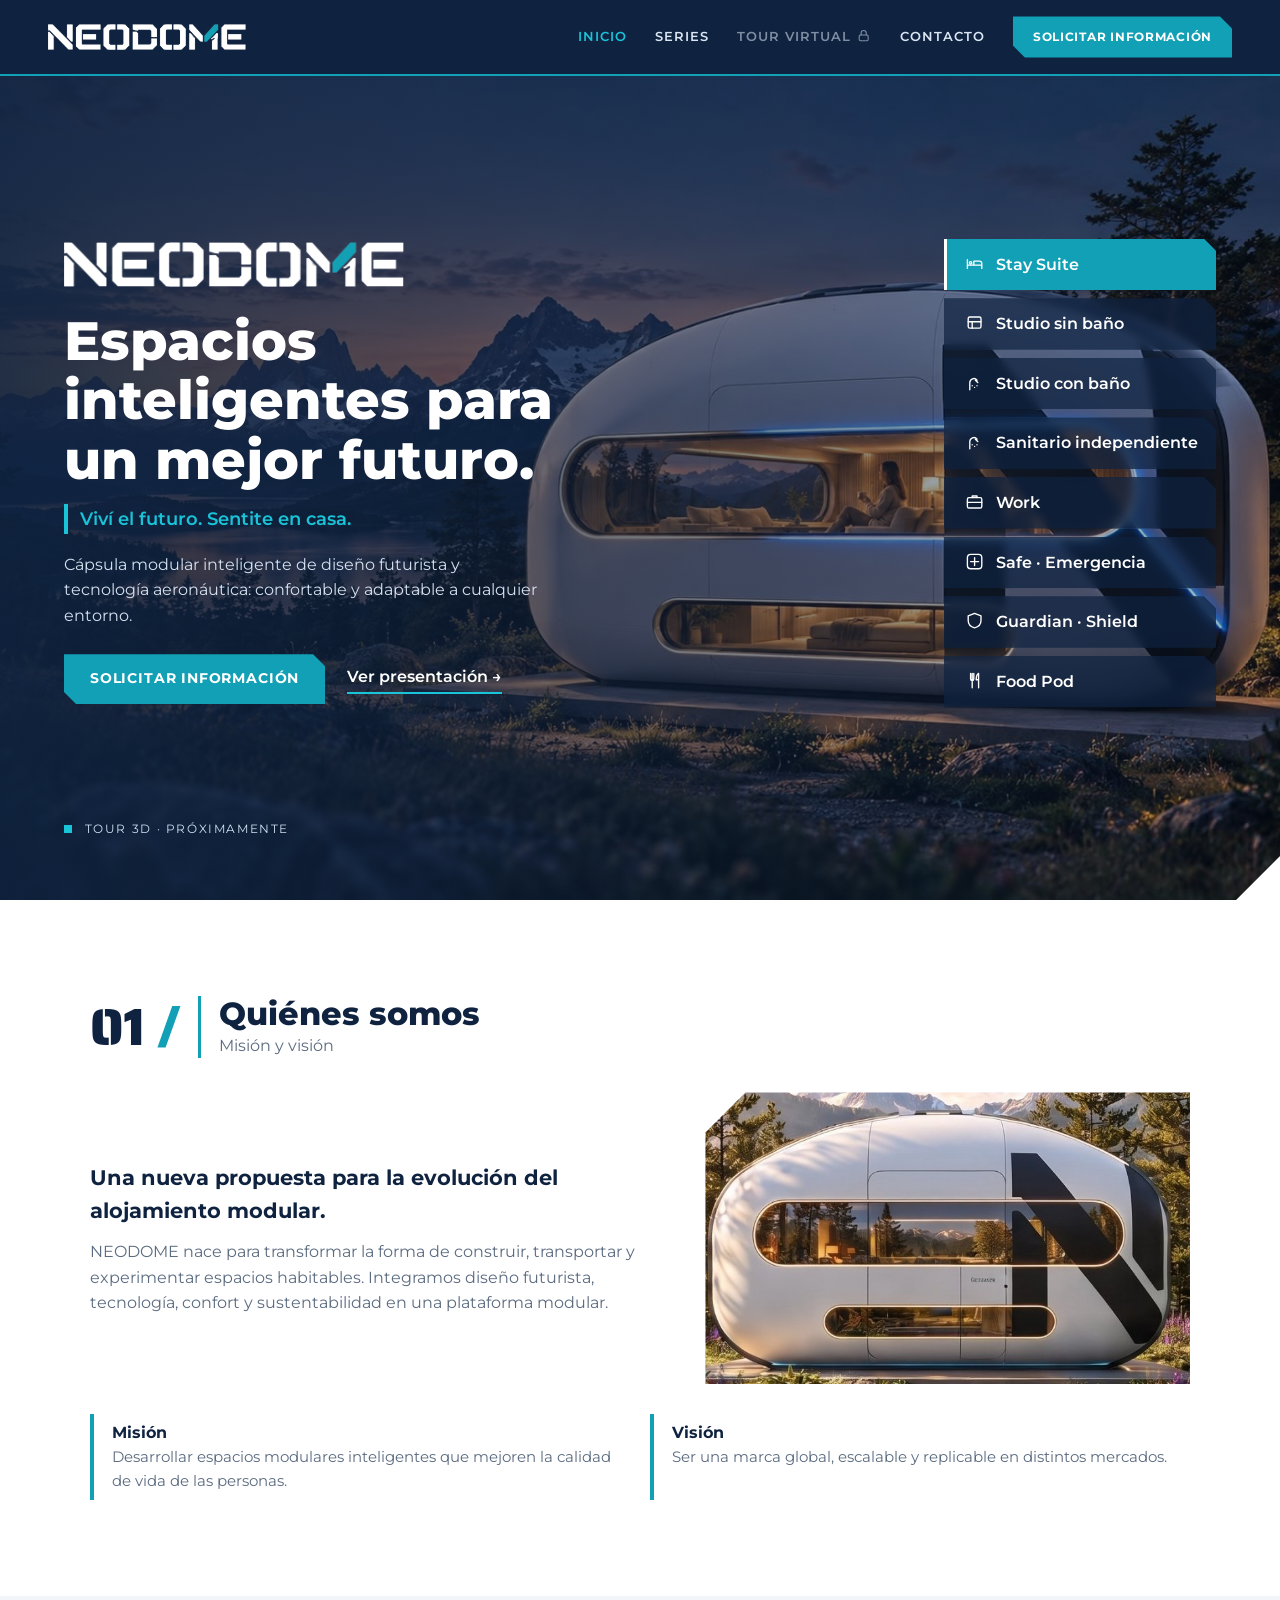
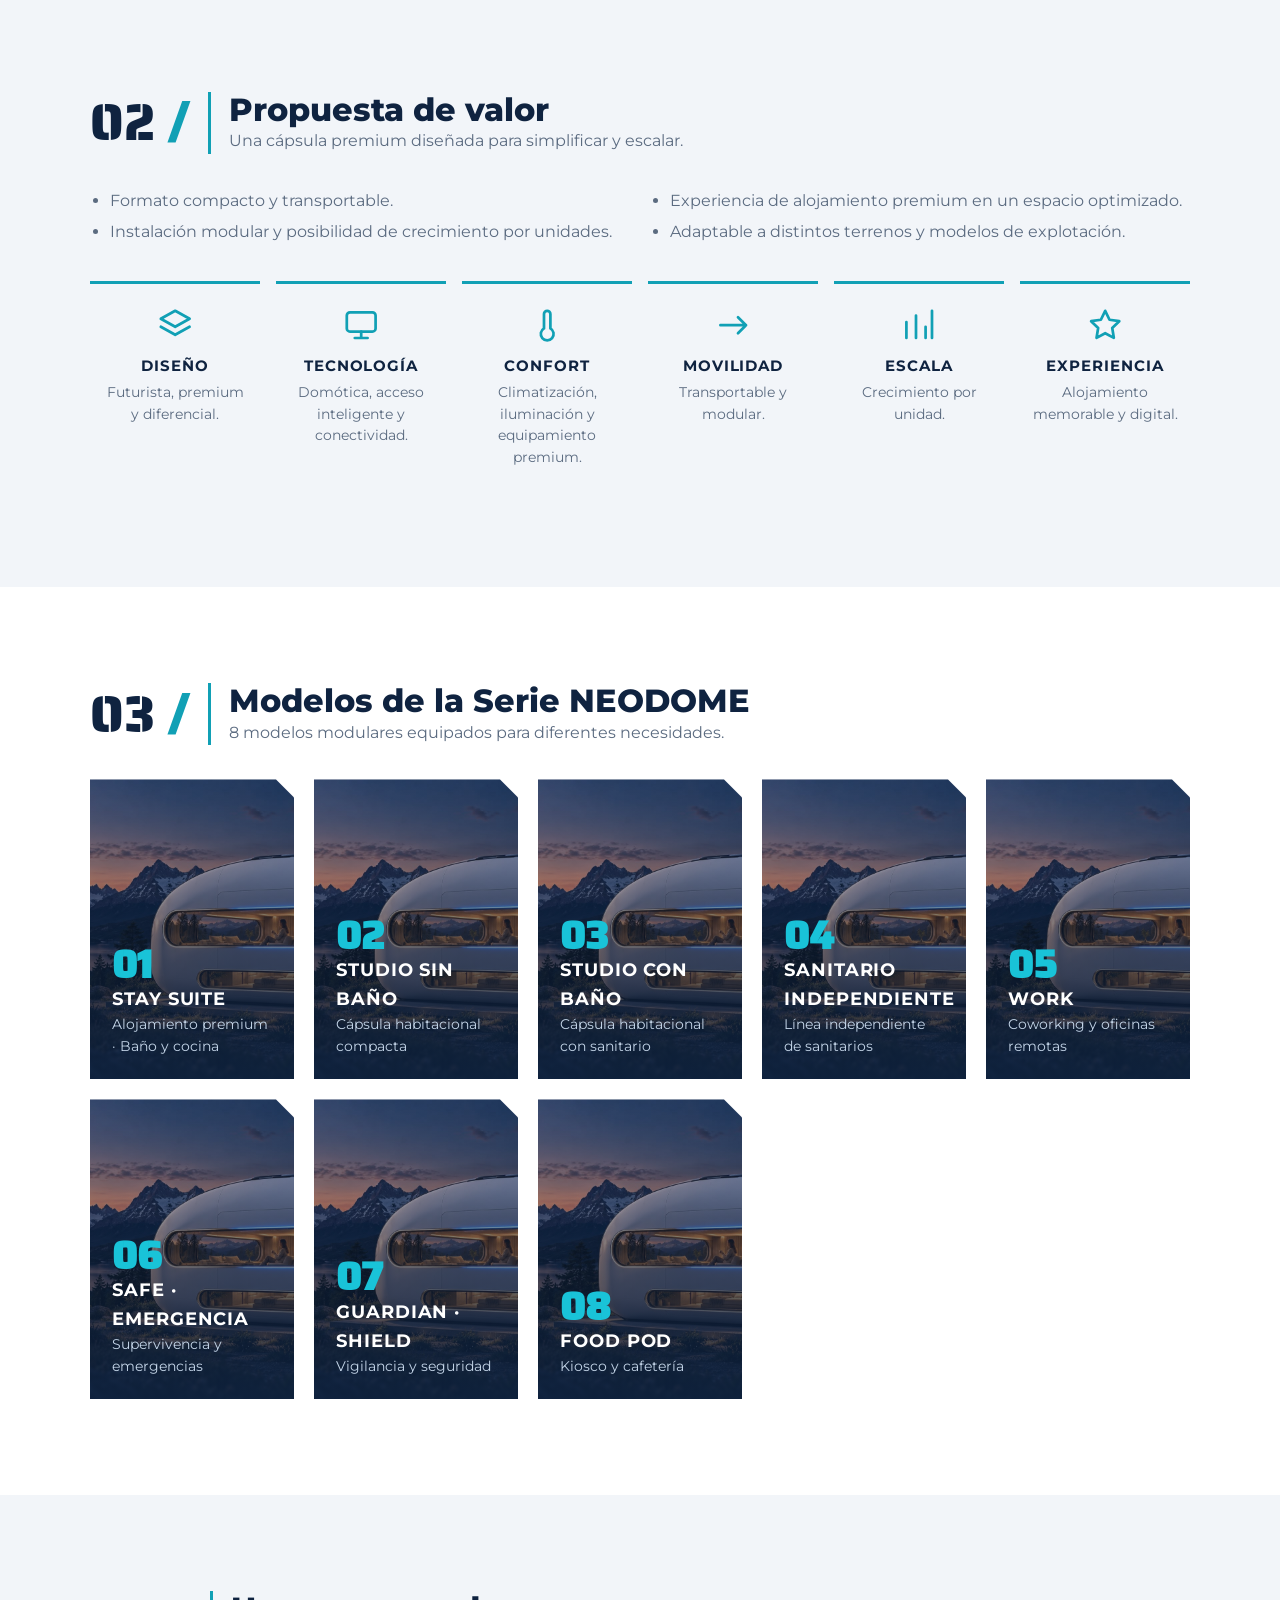
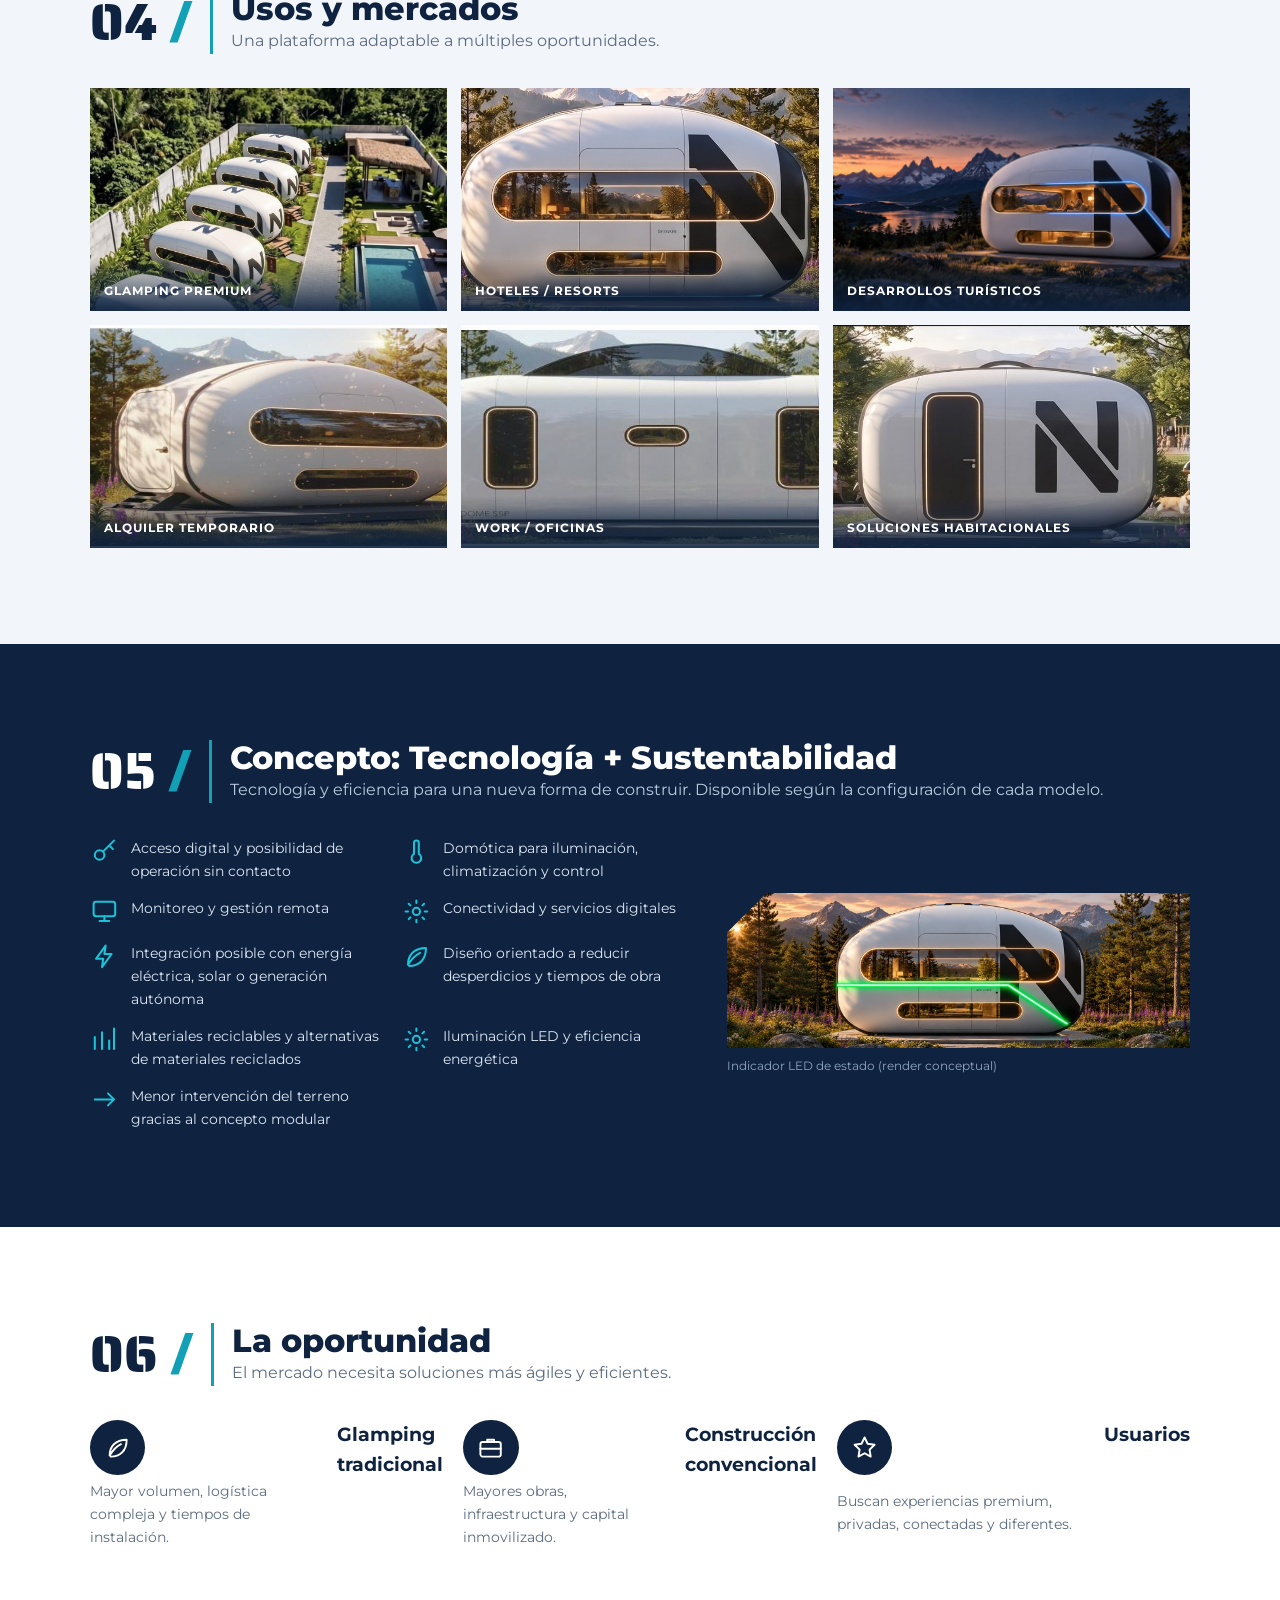
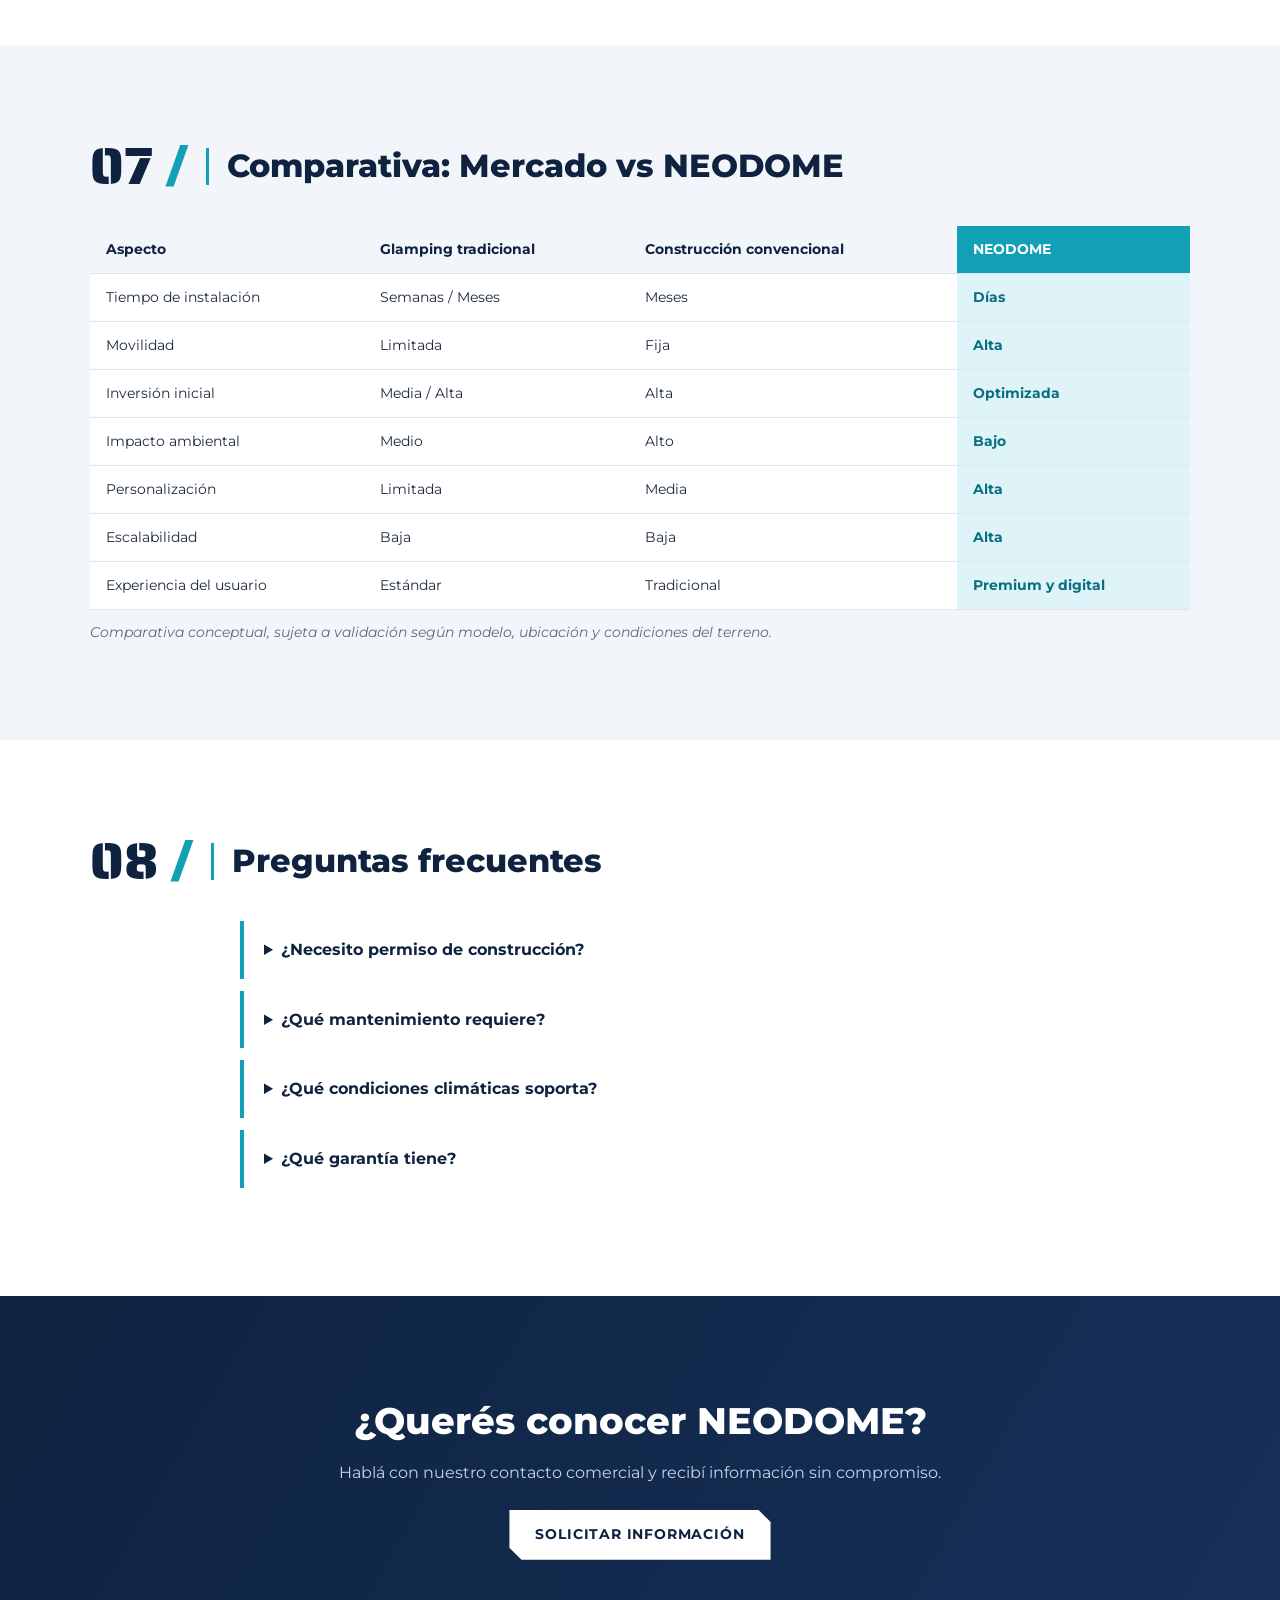
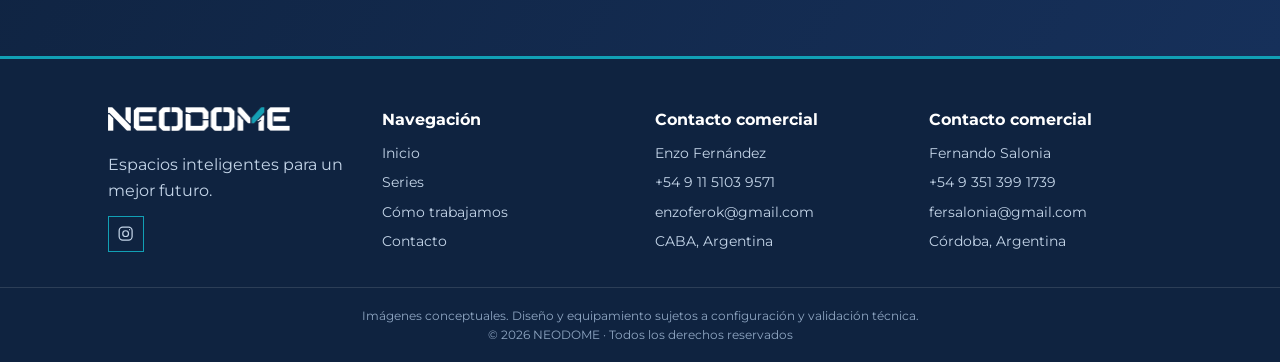
==== commit 24373866: "contacto comercial" ====
--- a/index.html
+++ b/index.html
@@ -7,7 +7,7 @@
     <meta name="description" content="Cápsulas modulares inteligentes: diseño futurista, tecnología y confort. Viví el futuro. Sentite en casa.">
     <link rel="icon" href="img/favicon.png">
     <link href="https://fonts.googleapis.com/css2?family=Montserrat:wght@400;500;600;700;800&family=Saira+Stencil+One&display=swap" rel="stylesheet">
-    <link rel="stylesheet" href="index.css?v=5">
+    <link rel="stylesheet" href="index.css?v=8">
 </head>
 <body>
     <header id="site-header"></header>
@@ -33,7 +33,7 @@
             <div class="sh"><span class="num">01 <i>/</i></span><div><h2>Quiénes somos</h2><p>Misión y visión</p></div></div>
             <div class="qs"><div><h3>Una nueva propuesta para la evolución del alojamiento modular.</h3>
                 <p>NEODOME nace para transformar la forma de construir, transportar y experimentar espacios habitables. Integramos diseño futurista, tecnología, confort y sustentabilidad en una plataforma modular.</p></div>
-                <img src="img/domo-blanco.jpg" alt="NEODOME"></div>
+                <img src="img/usos/stay.jpg" alt="NEODOME"></div>
             <div class="mv"><div><b>Misión</b><p>Desarrollar espacios modulares inteligentes que mejoren la calidad de vida de las personas.</p></div>
                 <div><b>Visión</b><p>Ser una marca global, escalable y replicable en distintos mercados.</p></div></div>
         </section>
@@ -47,14 +47,14 @@
 
 
         <section id="series">
-            <div class="sh"><span class="num">03 <i>/</i></span><div><h2>Modelos de la Serie NEODOME</h2><p>Una solución para cada necesidad.</p></div></div>
+            <div class="sh"><span class="num">03 <i>/</i></span><div><h2>Modelos de la Serie NEODOME</h2><p>8 modelos modulares equipados para diferentes necesidades.</p></div></div>
             <div class="serie-g" id="serie-g"></div>
         </section>
 
 
         <section id="usos" class="gris">
             <div class="sh"><span class="num">04 <i>/</i></span><div><h2>Usos y mercados</h2><p>Una plataforma adaptable a múltiples oportunidades.</p></div></div>
-            <div class="usos"><div class="uso"><img src="img/domo-disponible.jpg" alt="Glamping premium" style="object-position:30% 50%"><span>Glamping premium</span></div><div class="uso"><img src="img/domo-blanco.jpg" alt="Hoteles / Resorts" style="object-position:60% 50%"><span>Hoteles / Resorts</span></div><div class="uso"><img src="img/domo-ocupado.jpg" alt="Desarrollos turísticos" style="object-position:50% 50%"><span>Desarrollos turísticos</span></div><div class="uso"><img src="img/domo-disponible.jpg" alt="Alquiler temporario" style="object-position:30% 50%"><span>Alquiler temporario</span></div><div class="uso"><img src="img/domo-blanco.jpg" alt="Work / Oficinas" style="object-position:60% 50%"><span>Work / Oficinas</span></div><div class="uso"><img src="img/domo-ocupado.jpg" alt="Soluciones habitacionales" style="object-position:50% 50%"><span>Soluciones habitacionales</span></div></div>
+            <div class="usos"><div class="uso"><img src="img/usos/resort.jpg" alt="Glamping premium"><span>Glamping premium</span></div><div class="uso"><img src="img/usos/stay.jpg" alt="Hoteles / Resorts"><span>Hoteles / Resorts</span></div><div class="uso"><img src="img/portada.jpg" alt="Desarrollos turísticos"><span>Desarrollos turísticos</span></div><div class="uso"><img src="img/series/studio-con-bano-1.jpg" alt="Alquiler temporario"><span>Alquiler temporario</span></div><div class="uso"><img src="img/series/work-1.jpg" alt="Work / Oficinas"><span>Work / Oficinas</span></div><div class="uso"><img src="img/usos/studio.jpg" alt="Soluciones habitacionales"><span>Soluciones habitacionales</span></div></div>
         </section>
 
 
@@ -100,14 +100,14 @@
 
     <footer id="site-footer"></footer>
 
-    <script src="domos.js?v=4"></script>
+    <script src="domos.js?v=8"></script>
     <script>
         montarLayout("home");
         $("#cta-wa").href = wa(CONFIG.mensajeCotizar);
         const bgs = [$("#bg0"), $("#bg1")]; let capa = 0;
-        NODOS.forEach(n => { new Image().src = n.fondo; });
+        NODOS.forEach(n => { new Image().src = n.portada || n.fondo; });
 
-        $("#serie-g").innerHTML = NODOS.map((n, i) => `<a class="mod" href="info.html?id=${n.id}" style="--bg:url('${n.fondo}')"><b>0${i + 1}</b><h3>${n.nombre}</h3><p>${n.uso}</p></a>`).join("");
+        $("#serie-g").innerHTML = NODOS.map((n, i) => `<a class="mod" href="info.html?id=${n.id}" style="--bg:url('${n.portada || n.fondo}')"><b>0${i + 1}</b><h3>${n.nombre}</h3><p>${n.uso}</p></a>`).join("");
         document.querySelectorAll("[data-i]").forEach(e => e.innerHTML = icono(e.dataset.i));
 
         $("#menu").innerHTML = `<button class="sel" id="sel"></button><div class="opts">${NODOS.map(n =>
@@ -121,7 +121,7 @@
 
         function seleccionar(n) {
             capa ^= 1;
-            bgs[capa].style.backgroundImage = `url('${n.fondo}')`;
+            bgs[capa].style.backgroundImage = `url('${n.portada || n.fondo}')`;
             bgs[capa].classList.add("on"); bgs[capa ^ 1].classList.remove("on");
             $("#resumen").textContent = n.resumen;
             $("#mas").href = "info.html?id=" + encodeURIComponent(n.id);
--- a/index.css
+++ b/index.css
@@ -168,3 +168,6 @@
 @media (max-width:900px) { .tec, .qs { grid-template-columns:1fr; } .tec ul { grid-template-columns:1fr; } .pts { columns:1; } .sh .num { font-size:2.4rem; } }
 
 .hero-logo { display:block; width:min(340px,75%); height:auto; margin-bottom:24px; }
+
+/* Links dentro de las tarjetas de contacto */
+.cc a { color:inherit; text-decoration:underline; text-underline-offset:3px; } .cc a:hover { color:var(--tq); }
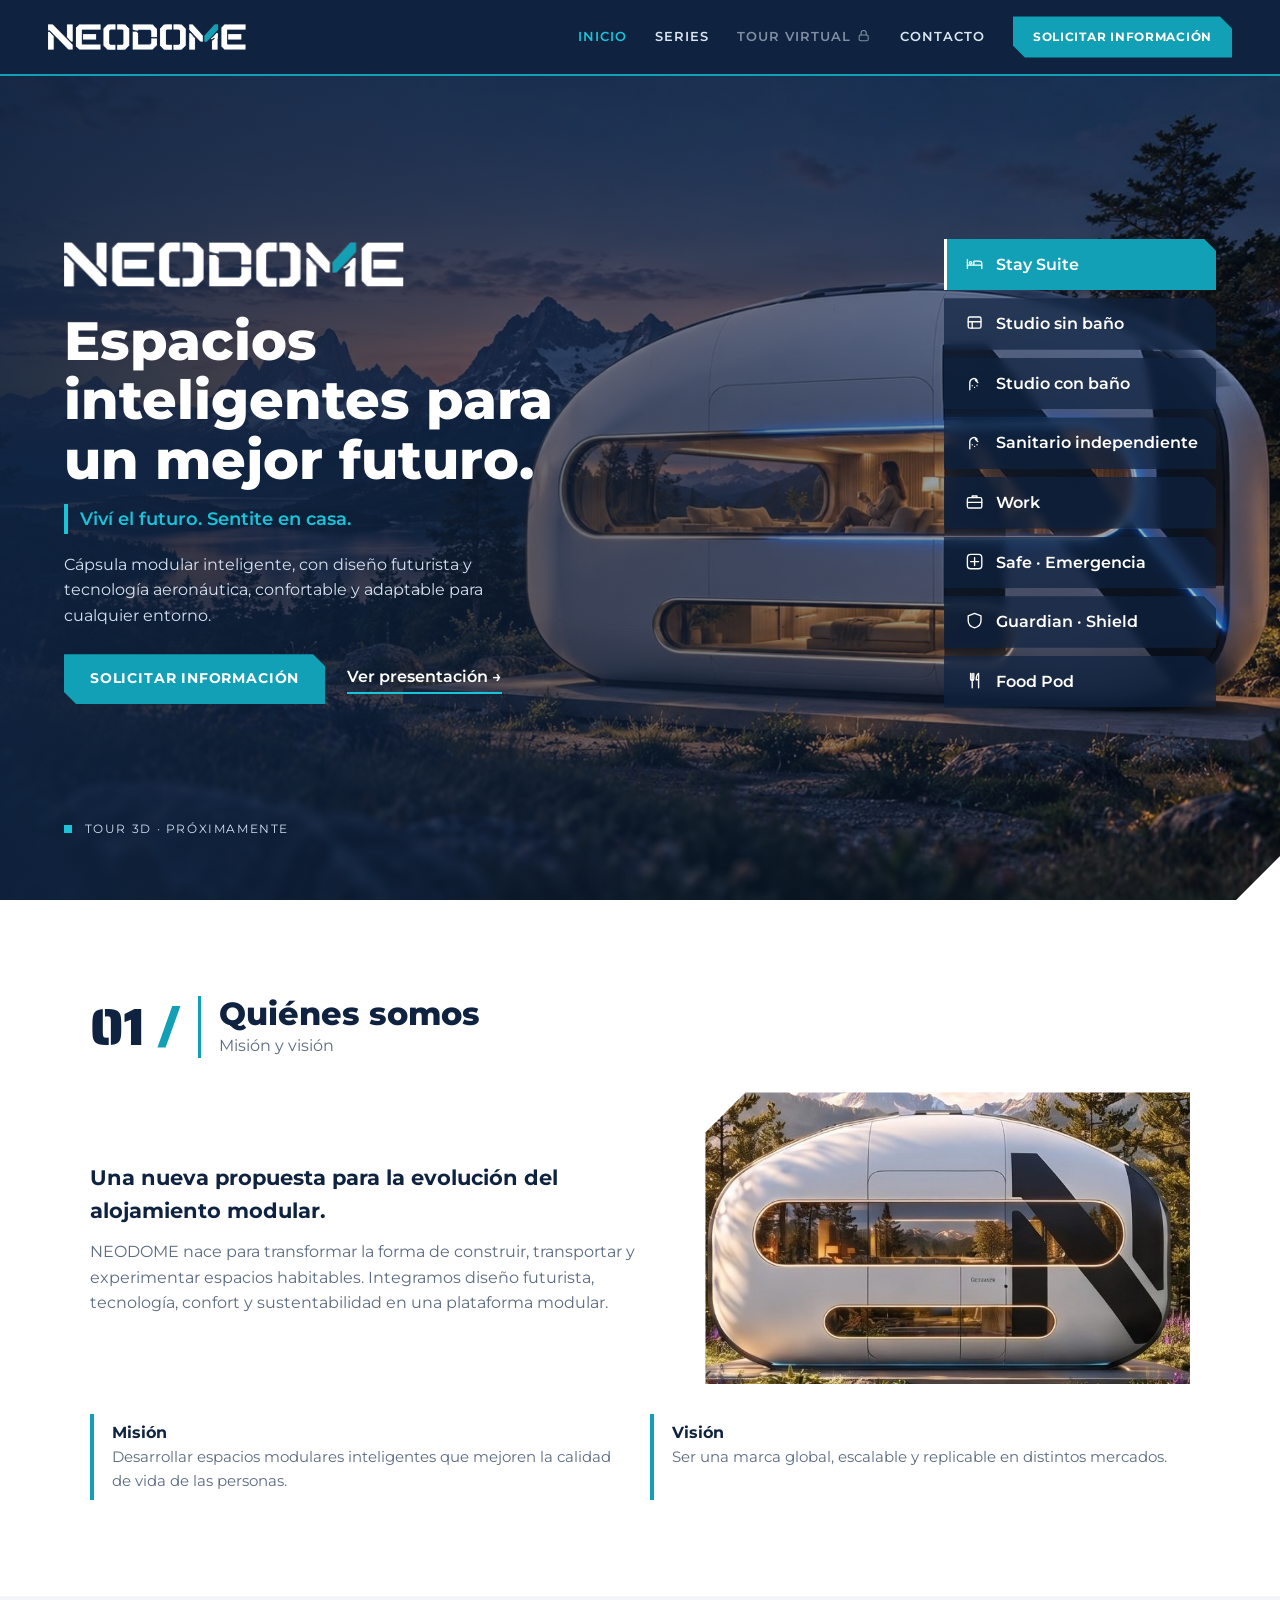
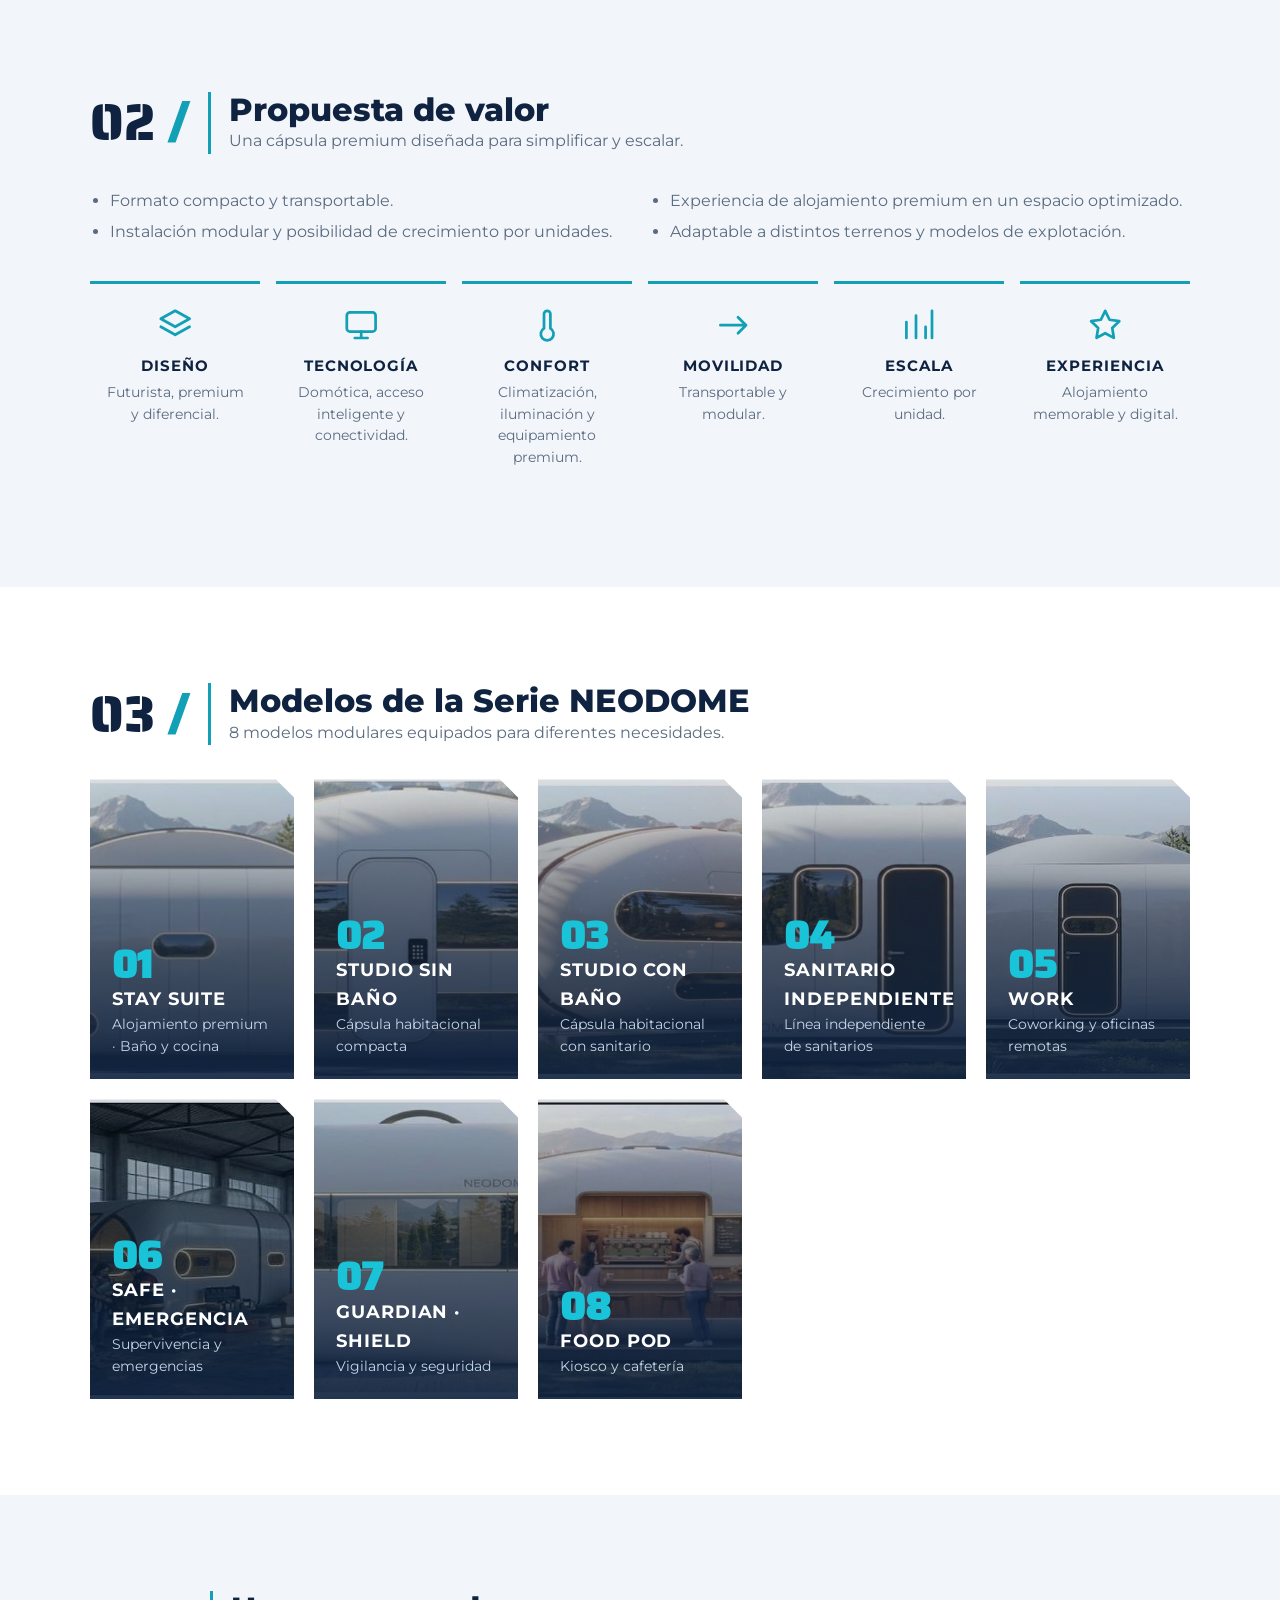
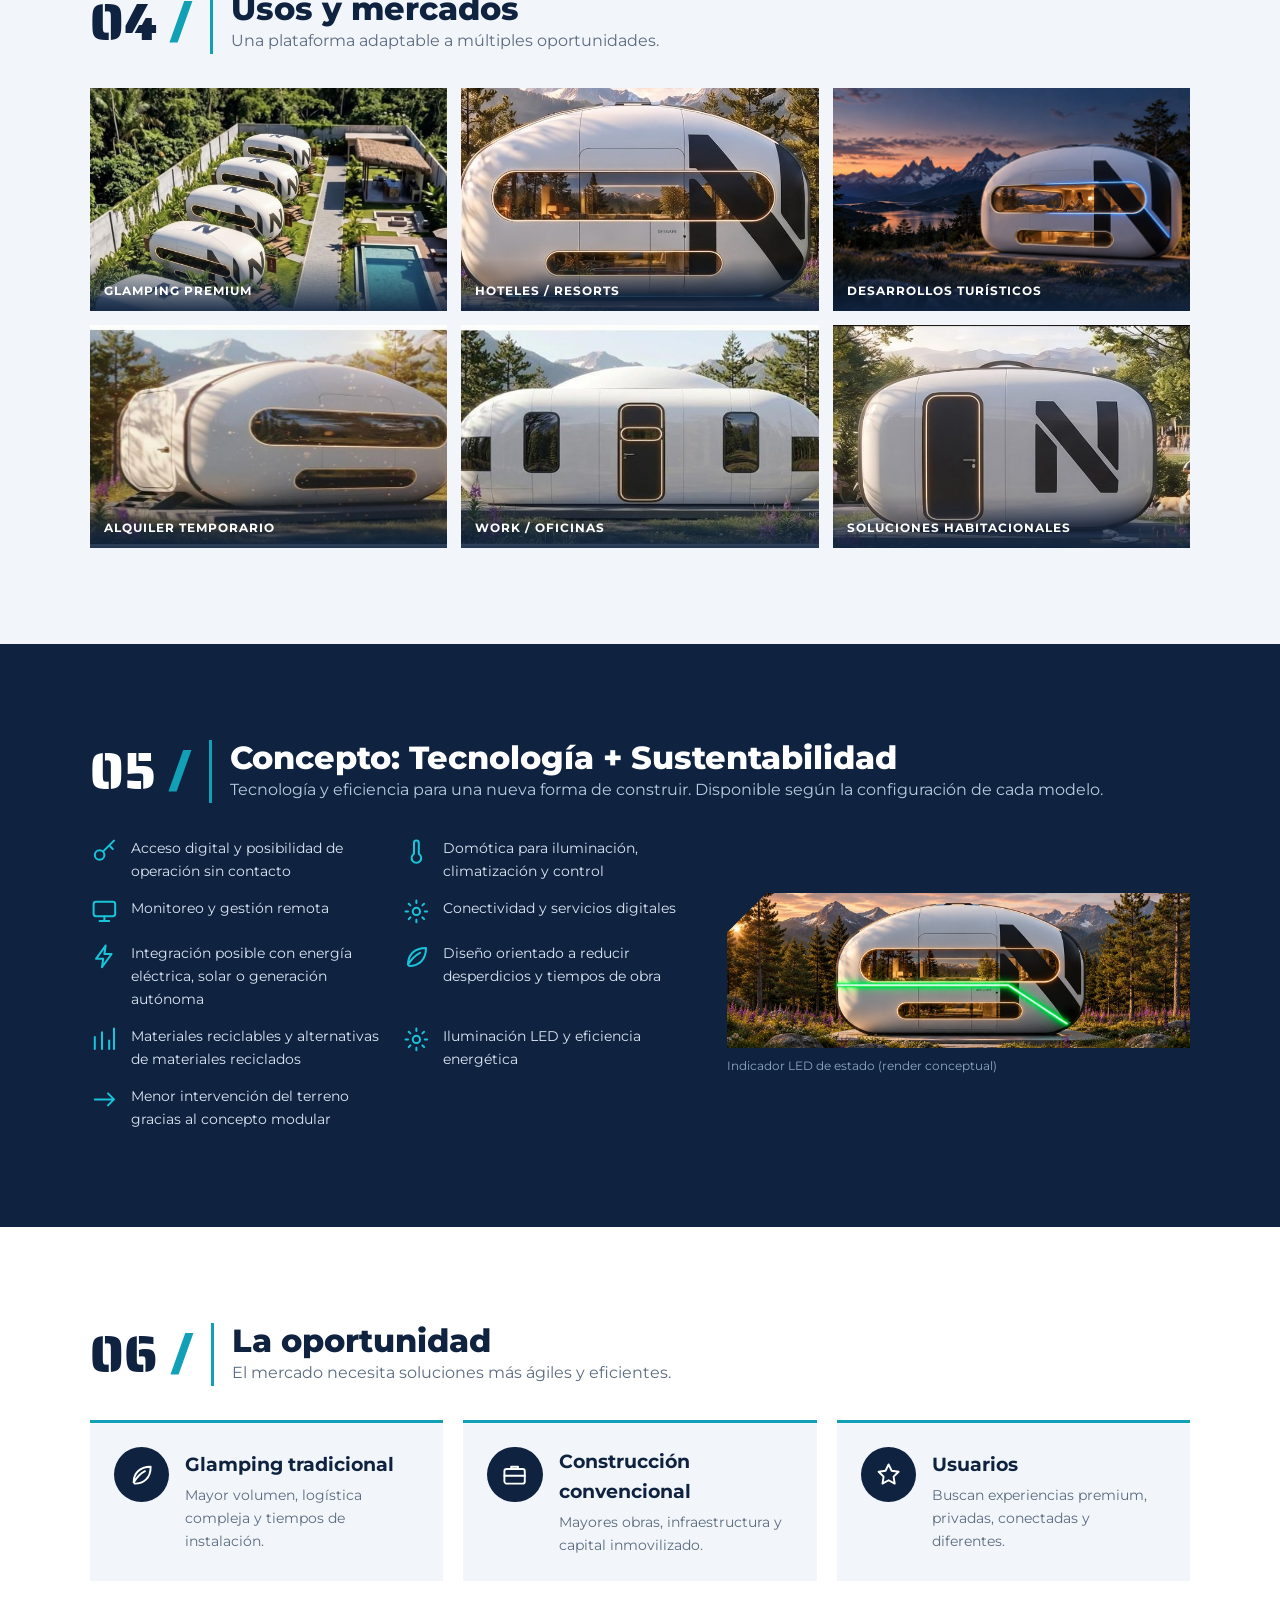
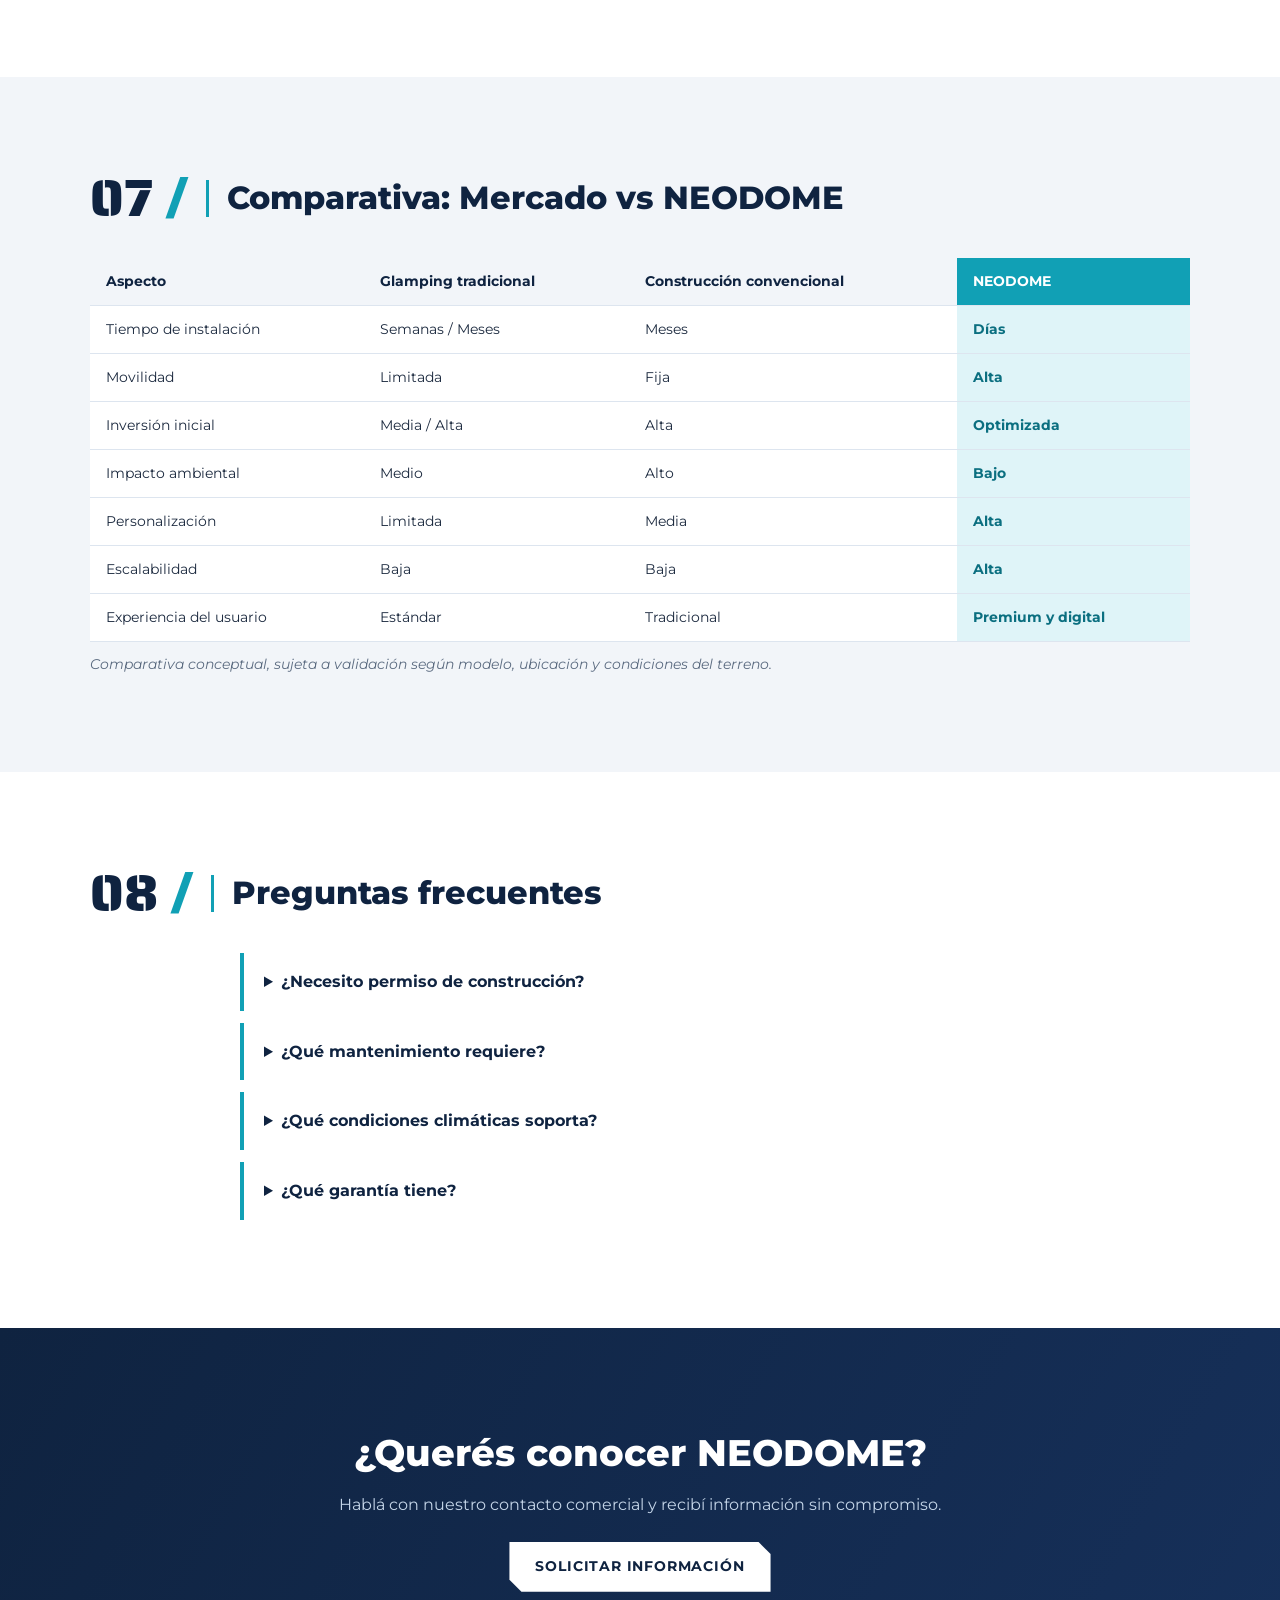
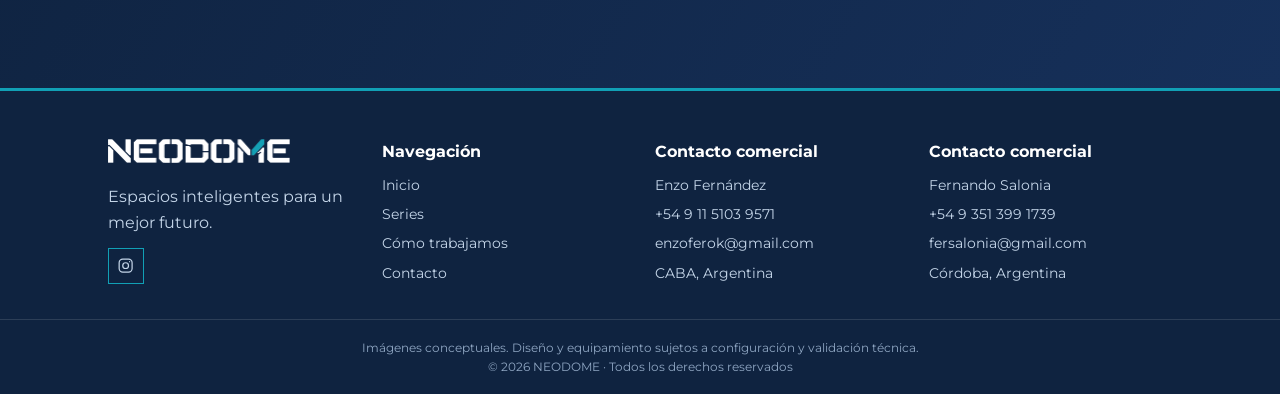
==== commit 452708f1: "cambios enzo" ====
--- a/index.html
+++ b/index.html
@@ -7,7 +7,7 @@
     <meta name="description" content="Cápsulas modulares inteligentes: diseño futurista, tecnología y confort. Viví el futuro. Sentite en casa.">
     <link rel="icon" href="img/favicon.png">
     <link href="https://fonts.googleapis.com/css2?family=Montserrat:wght@400;500;600;700;800&family=Saira+Stencil+One&display=swap" rel="stylesheet">
-    <link rel="stylesheet" href="index.css?v=8">
+    <link rel="stylesheet" href="index.css?v=12">
 </head>
 <body>
     <header id="site-header"></header>
@@ -100,14 +100,14 @@
 
     <footer id="site-footer"></footer>
 
-    <script src="domos.js?v=8"></script>
+    <script src="domos.js?v=12"></script>
     <script>
         montarLayout("home");
         $("#cta-wa").href = wa(CONFIG.mensajeCotizar);
         const bgs = [$("#bg0"), $("#bg1")]; let capa = 0;
-        NODOS.forEach(n => { new Image().src = n.portada || n.fondo; });
+        NODOS.forEach(n => { new Image().src = fondoPortada(n); new Image().src = n.fondo; });
 
-        $("#serie-g").innerHTML = NODOS.map((n, i) => `<a class="mod" href="info.html?id=${n.id}" style="--bg:url('${n.portada || n.fondo}')"><b>0${i + 1}</b><h3>${n.nombre}</h3><p>${n.uso}</p></a>`).join("");
+        $("#serie-g").innerHTML = NODOS.map((n, i) => `<a class="mod" href="info.html?id=${n.id}" style="--bg:url('${n.fondo}')"><b>0${i + 1}</b><h3>${n.nombre}</h3><p>${n.uso}</p></a>`).join("");
         document.querySelectorAll("[data-i]").forEach(e => e.innerHTML = icono(e.dataset.i));
 
         $("#menu").innerHTML = `<button class="sel" id="sel"></button><div class="opts">${NODOS.map(n =>
@@ -121,9 +121,9 @@
 
         function seleccionar(n) {
             capa ^= 1;
-            bgs[capa].style.backgroundImage = `url('${n.portada || n.fondo}')`;
+            bgs[capa].style.backgroundImage = `url('${fondoPortada(n)}')`;
             bgs[capa].classList.add("on"); bgs[capa ^ 1].classList.remove("on");
-            $("#resumen").textContent = n.resumen;
+            $("#resumen").textContent = n.resumen || CONFIG.mensajePortada;
             $("#mas").href = "info.html?id=" + encodeURIComponent(n.id);
             $("#consultar").href = wa(`Hola! Quiero información sobre la serie ${n.titulo} de NEODOME.`);
             $("#sel").innerHTML = `<span>${icono(n.icono)}</span>${n.nombre}<em>▾</em>`;
--- a/index.css
+++ b/index.css
@@ -98,8 +98,13 @@
 .fcopy { text-align:center; font-size:.75rem; padding:18px; border-top:1px solid rgba(255,255,255,.12); color:#8fa6c2; }
 
 /* Ficha de serie */
-.ib { min-height:300px; display:flex; align-items:flex-end; padding:40px clamp(18px,5vw,70px); background-size:cover; background-position:center; color:#fff;
+/* Banner de la ficha: degradé azul a la izquierda y foto a la derecha que se funde con el degradé.
+   La foto la pone info.html con la variable --img. Para cambiar cuánto ocupa la foto: width del ::before. */
+.ib { position:relative; isolation:isolate; overflow:hidden; min-height:300px; display:flex; align-items:flex-end; padding:40px clamp(18px,5vw,70px); color:#fff;
+  background:linear-gradient(115deg,var(--azul) 0%,var(--azul2) 50%,#1f5a9a 100%);
   clip-path:polygon(0 0,100% 0,100% calc(100% - 36px),calc(100% - 36px) 100%,0 100%); }
+.ib::before { content:""; position:absolute; top:0; right:0; bottom:0; width:62%; z-index:-1; background:var(--img) center/cover no-repeat;
+  -webkit-mask-image:linear-gradient(90deg,transparent 0,rgba(0,0,0,.55) 28%,#000 68%); mask-image:linear-gradient(90deg,transparent 0,rgba(0,0,0,.55) 28%,#000 68%); }
 .ib small { color:var(--tq2); font-weight:700; letter-spacing:.14em; text-transform:uppercase; } .ib h1 { font-size:clamp(2rem,5vw,3.2rem); font-weight:800; }
 .wrap { max-width:960px; margin:0 auto; padding:40px 18px 70px; }
 .wrap h3 { color:var(--azul); font-weight:800; margin:34px 0 14px; padding-left:12px; border-left:4px solid var(--tq); }
@@ -124,6 +129,7 @@
 
 /* Celular */
 @media (max-width:900px) {
+  .ib { min-height:260px; } .ib::before { width:100%; -webkit-mask-image:linear-gradient(180deg,#000 0,transparent 85%); mask-image:linear-gradient(180deg,#000 0,transparent 85%); }
   .burger { display:block; }
   nav { display:none; position:absolute; top:var(--nav); left:0; right:0; flex-direction:column; align-items:stretch; gap:0; background:var(--azul); padding:12px 18px 20px; }
   nav.open { display:flex; } nav .l { padding:14px 0; font-size:1rem; border-bottom:1px solid rgba(255,255,255,.1); } nav .btn { margin-top:14px; text-align:center; }
@@ -158,7 +164,9 @@
 .tec ul { list-style:none; display:grid; grid-template-columns:repeat(2,1fr); gap:14px 22px; } .tec li { display:flex; gap:12px; font-size:.9rem; color:#dbe6f3; } .tec .ico { color:var(--tq2); font-size:1.5rem; flex:none; }
 .tec figure img { width:100%; display:block; clip-path:polygon(40px 0,100% 0,100% 100%,0 100%,0 40px); } .tec figcaption { font-size:.75rem; color:#8fa6c2; margin-top:8px; }
 .opo { display:grid; grid-template-columns:repeat(auto-fit,minmax(250px,1fr)); gap:20px; max-width:1100px; margin:0 auto; }
-.opo > div { display:grid; grid-template-columns:auto 1fr; column-gap:16px; align-items:start; } .opo .ico { grid-row:span 2; font-size:1.7rem; color:#fff; background:var(--azul); padding:14px; box-sizing:content-box; border-radius:50%; width:1.7rem; height:1.7rem; }
+.opo > div { display:grid; grid-template-columns:auto 1fr; column-gap:16px; row-gap:4px; align-items:start; padding:24px; background:var(--claro); border-top:3px solid var(--tq); }
+.opo > div > i { grid-row:span 2; display:block; line-height:0; } .opo h3 { align-self:end; } .opo p { align-self:start; }
+.opo .ico { font-size:1.7rem; color:#fff; background:var(--azul); padding:14px; box-sizing:content-box; border-radius:50%; width:1.7rem; height:1.7rem; }
 .opo h3 { color:var(--azul); } .opo p { color:var(--gris); font-size:.9rem; }
 .tbl { max-width:1100px; margin:0 auto; overflow-x:auto; } table { width:100%; border-collapse:collapse; font-size:.9rem; background:#fff; }
 th, td { padding:12px 16px; text-align:left; border-bottom:1px solid #dde5ef; } th { background:var(--claro); color:var(--azul); } th.nd, td:last-child { background:#dff4f8; color:#0b6f80; font-weight:700; }
